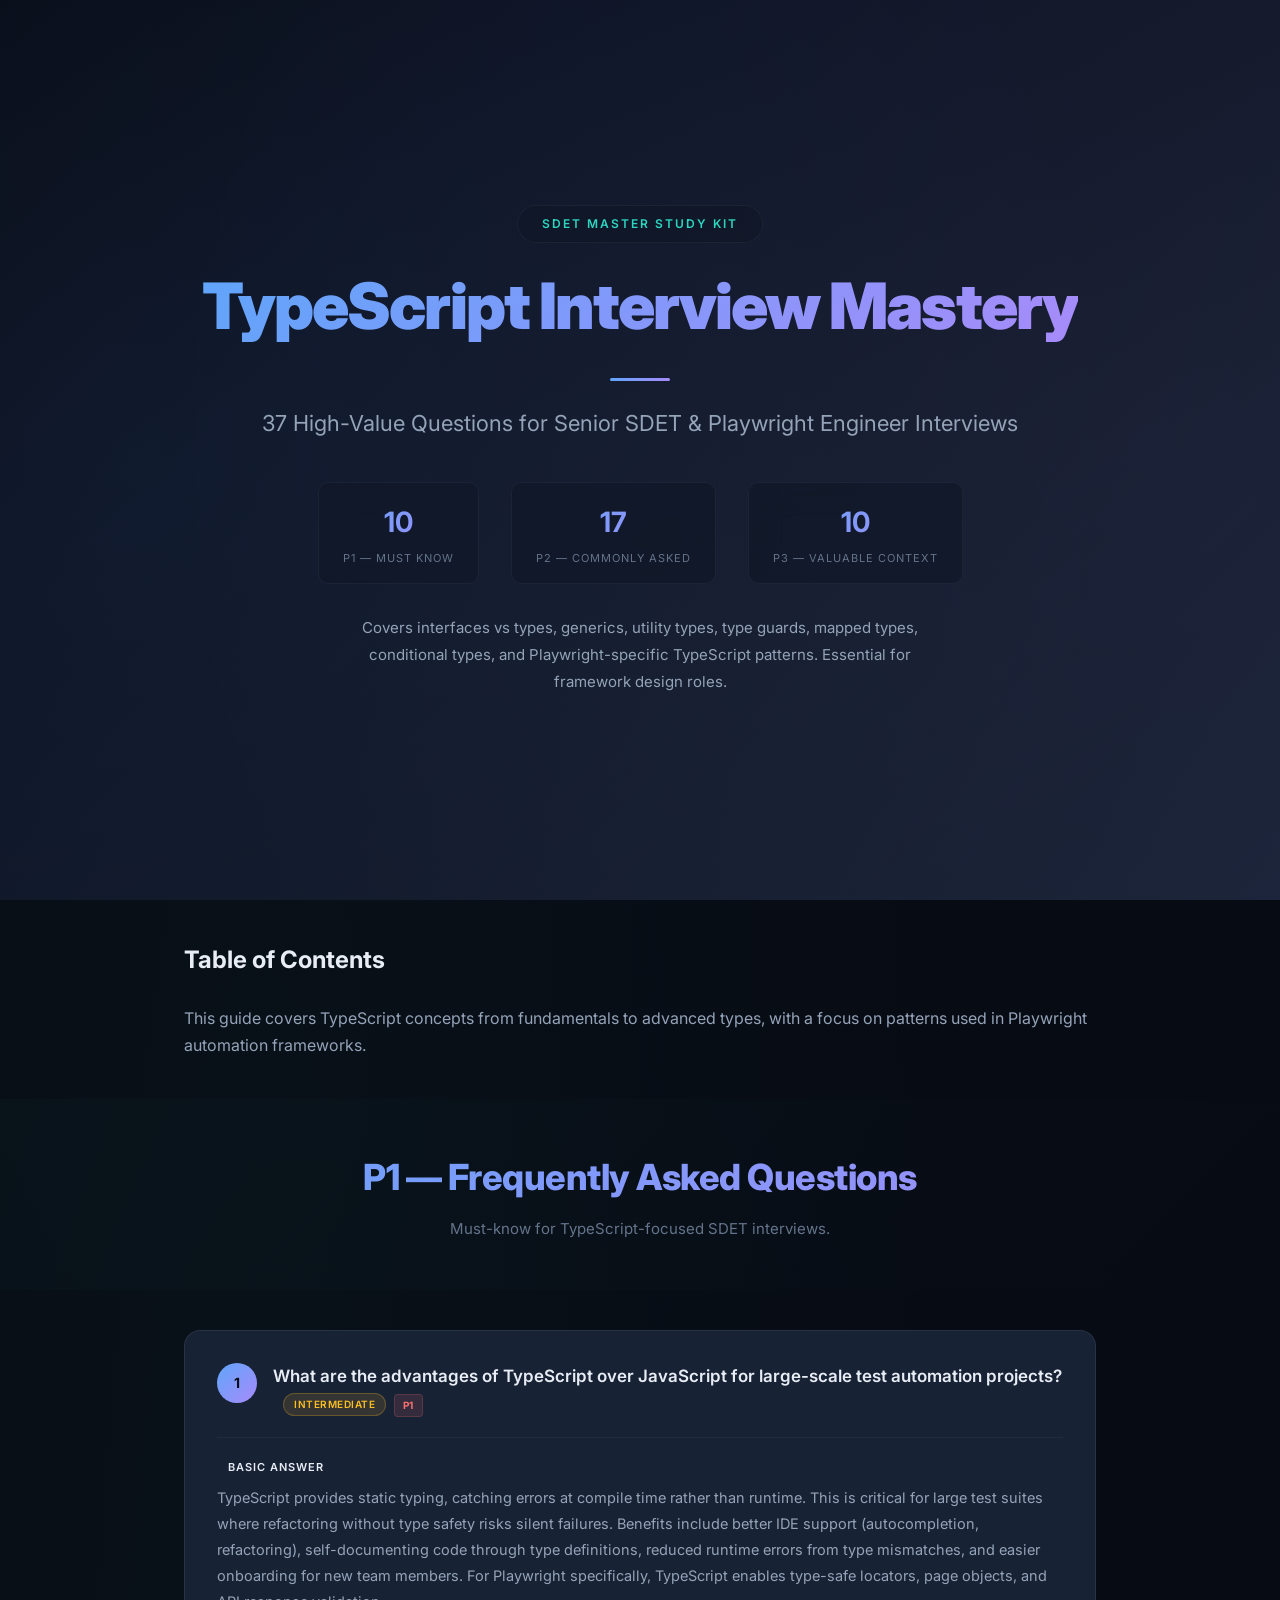
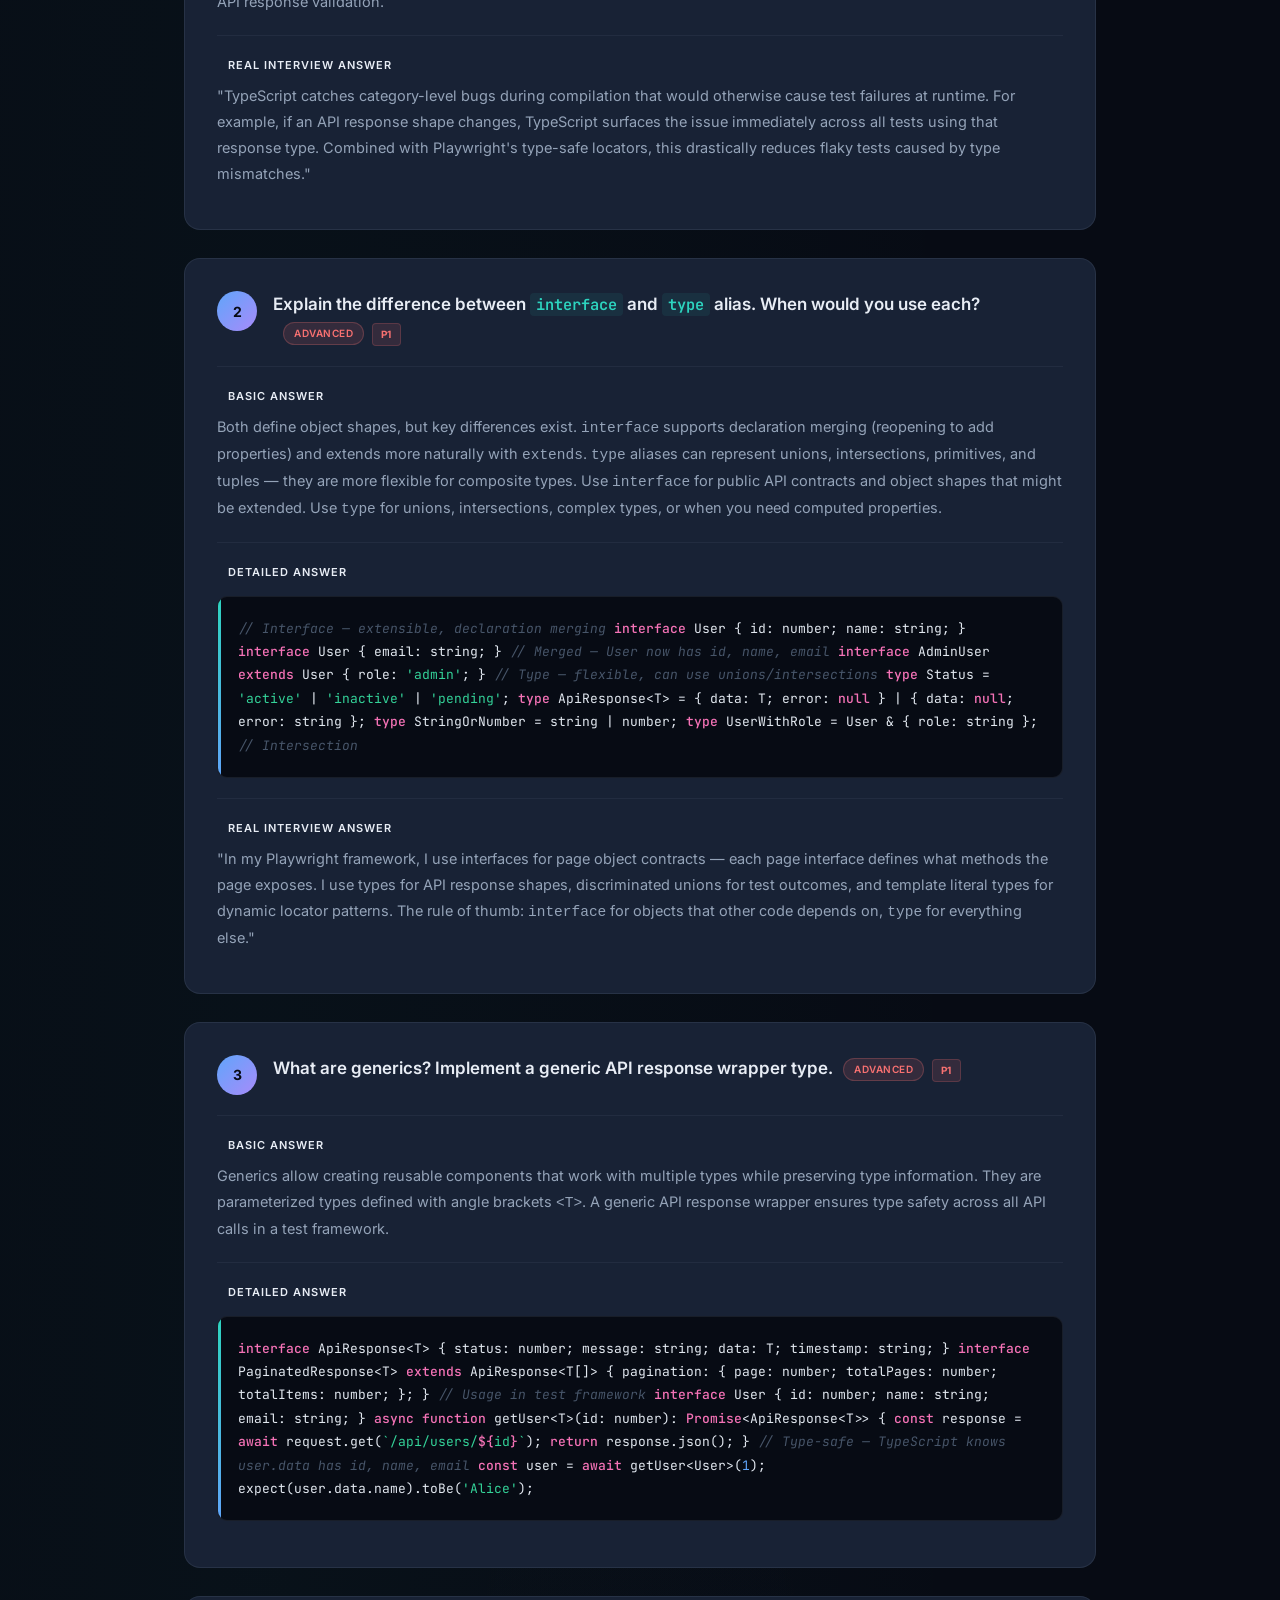
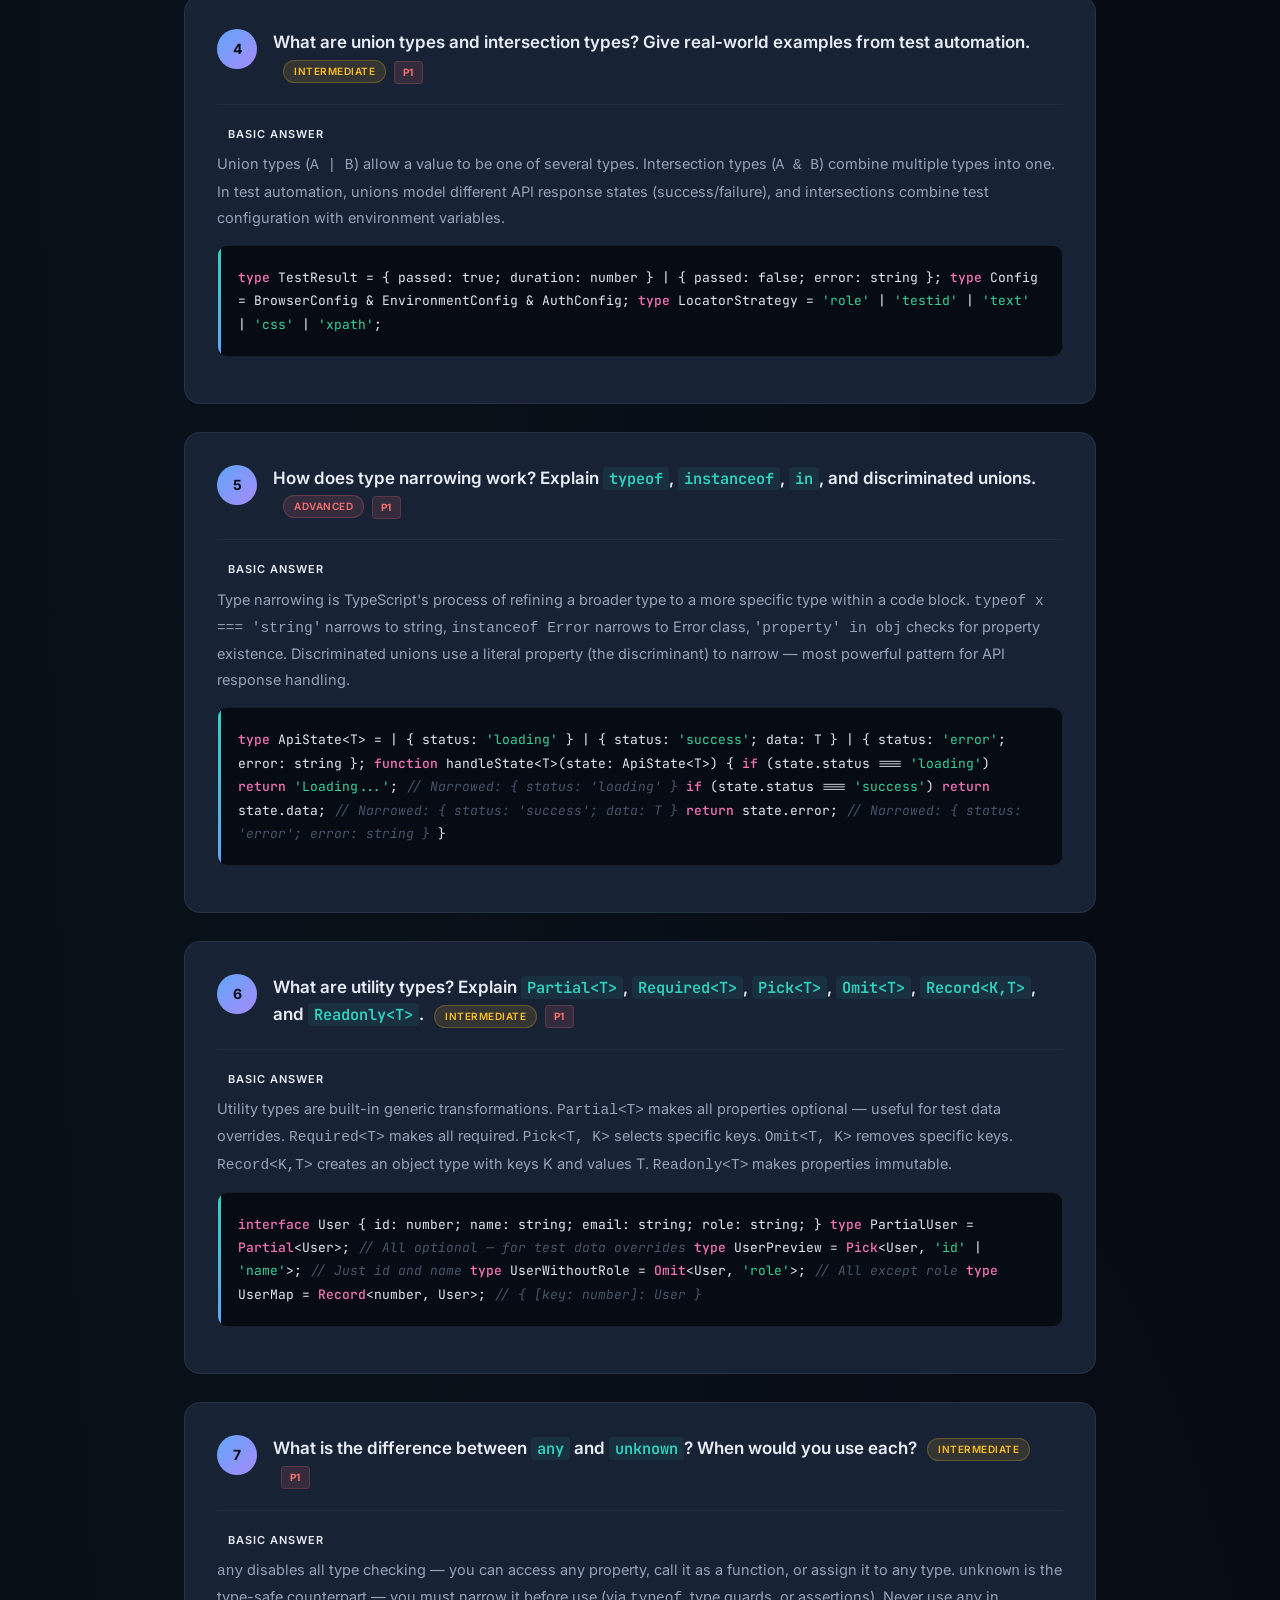
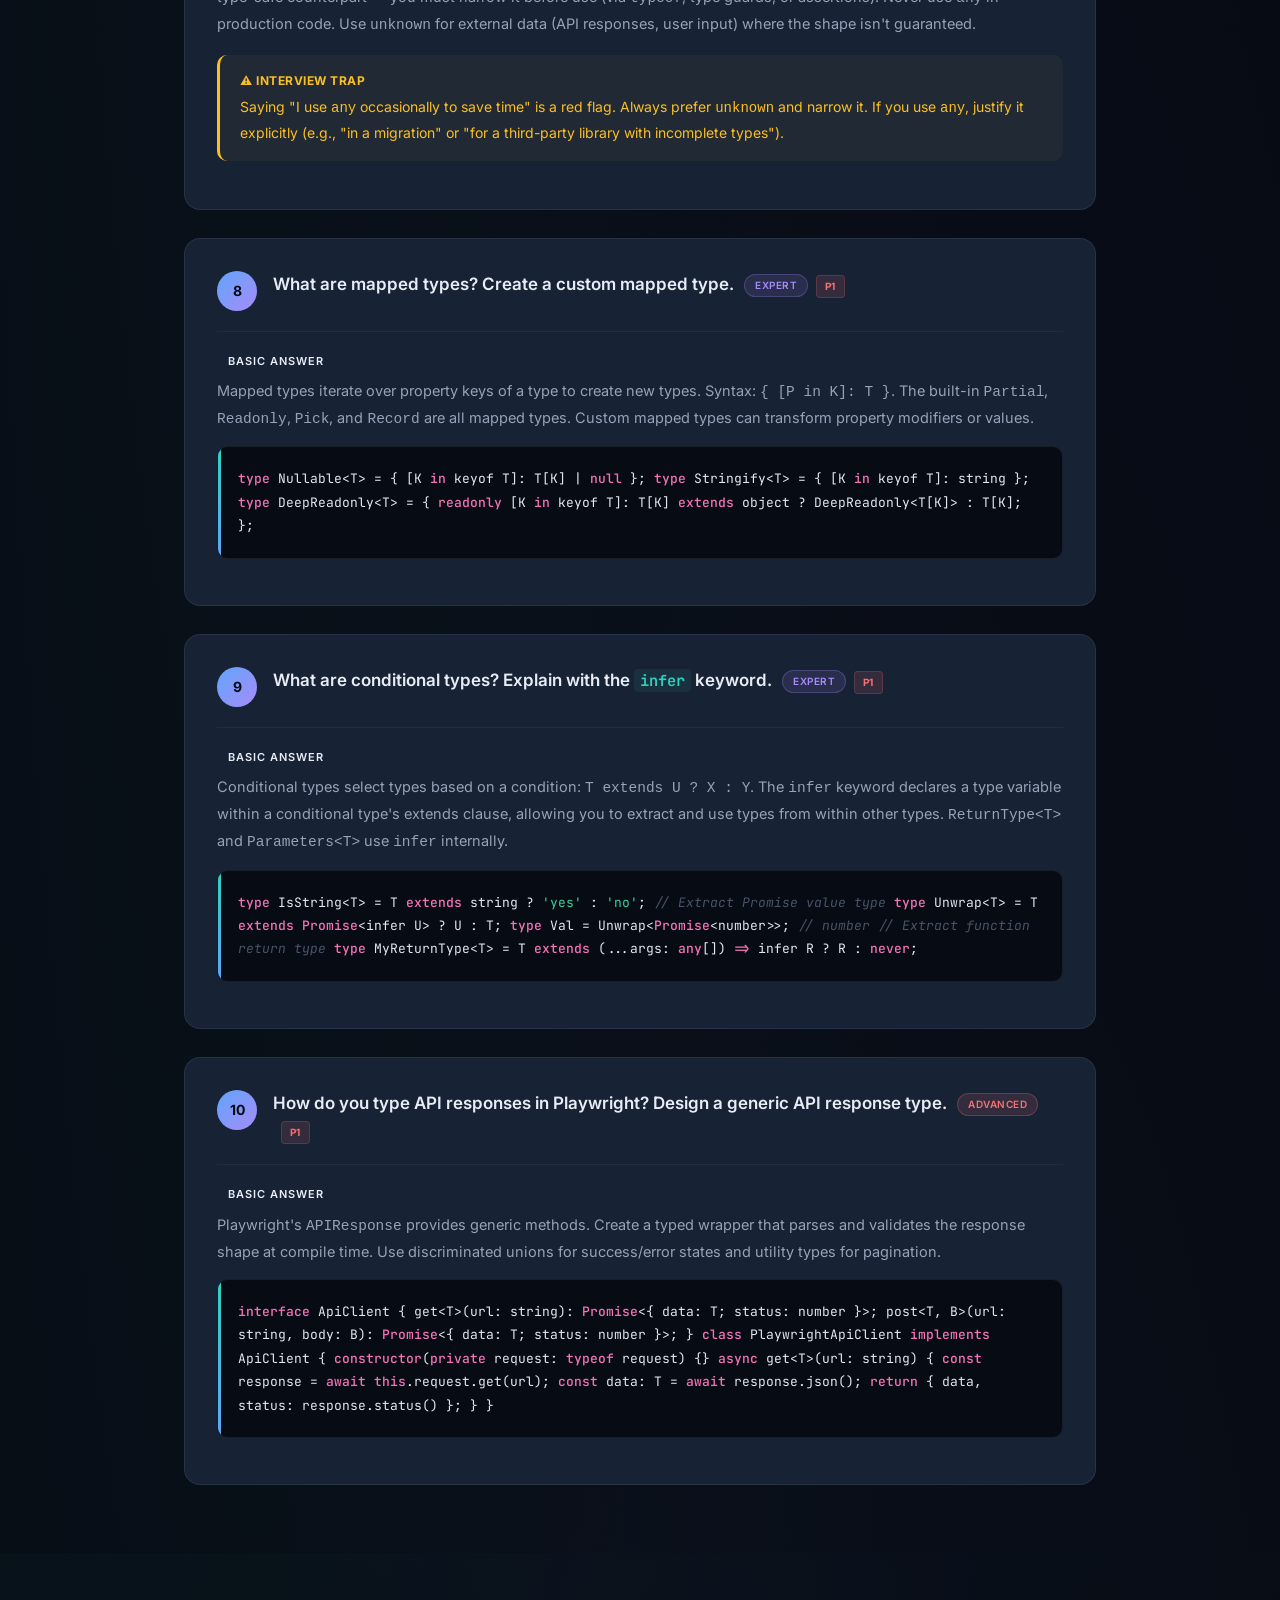
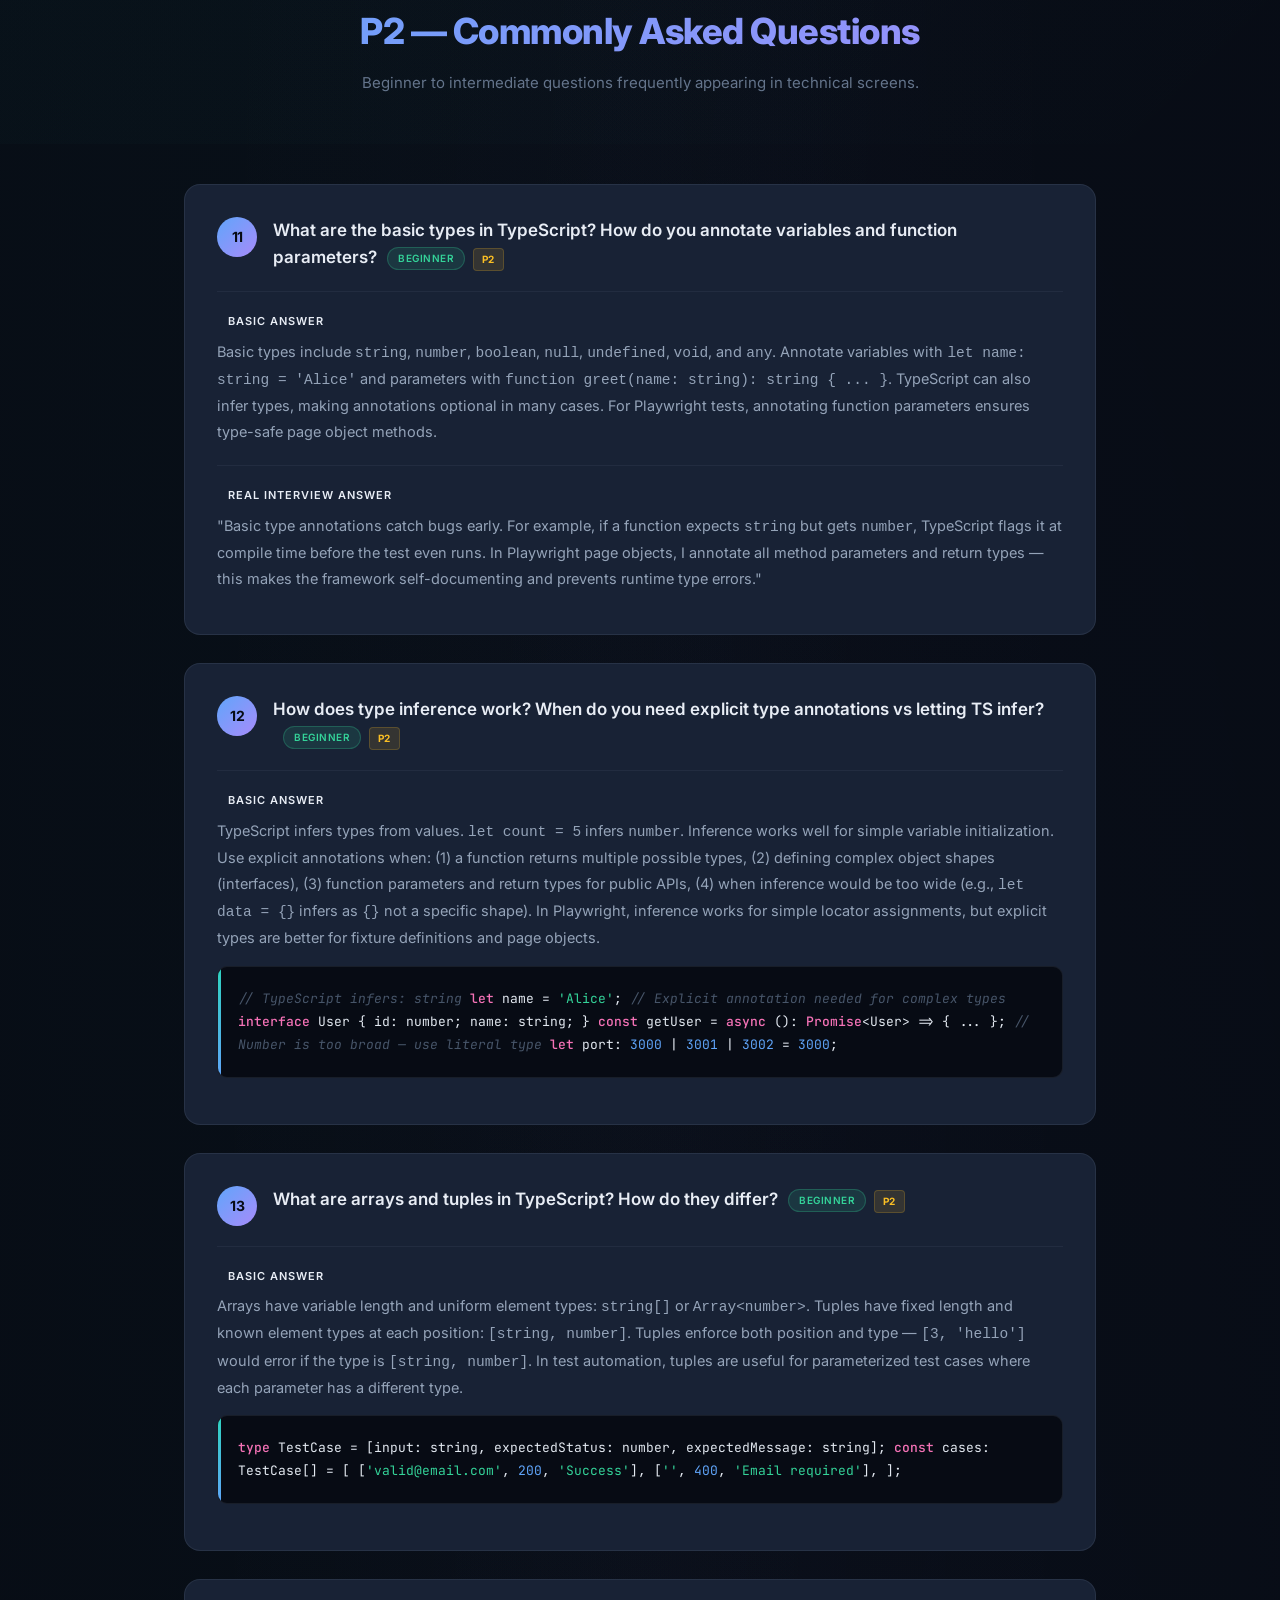
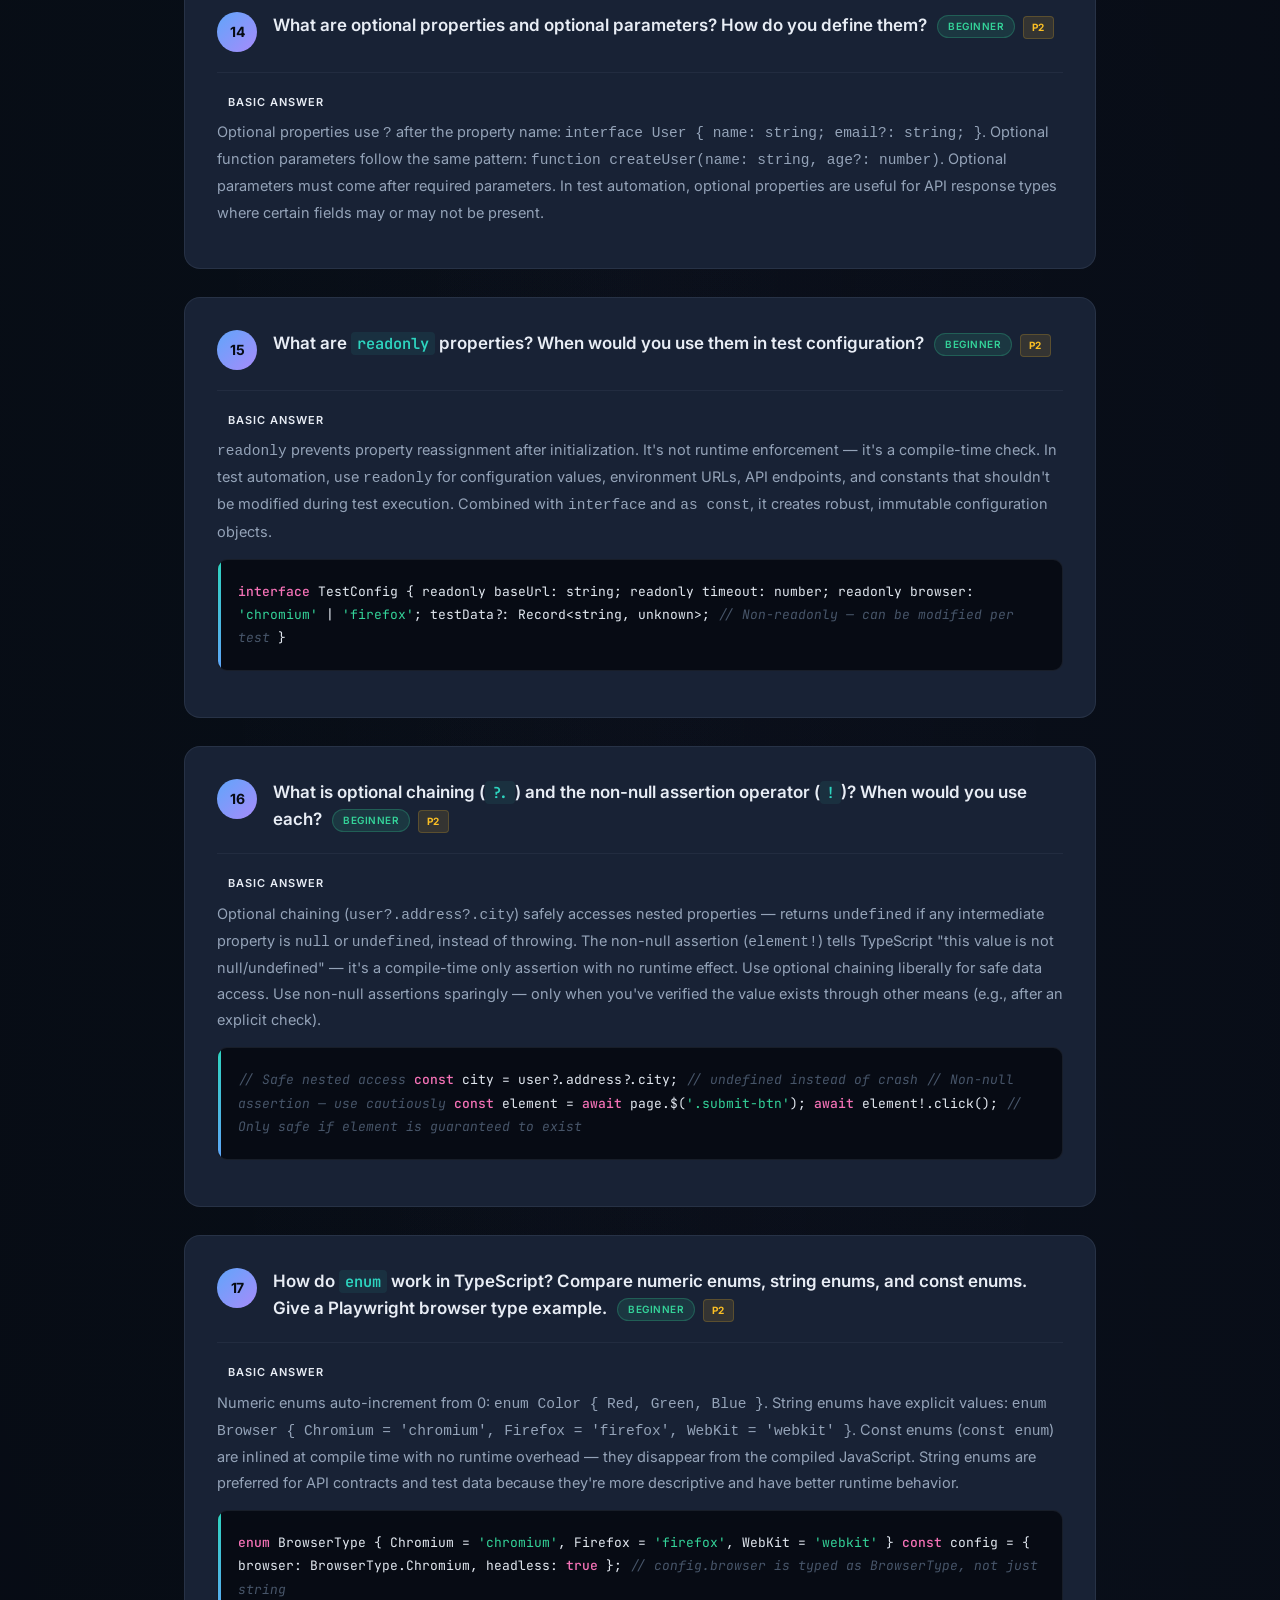
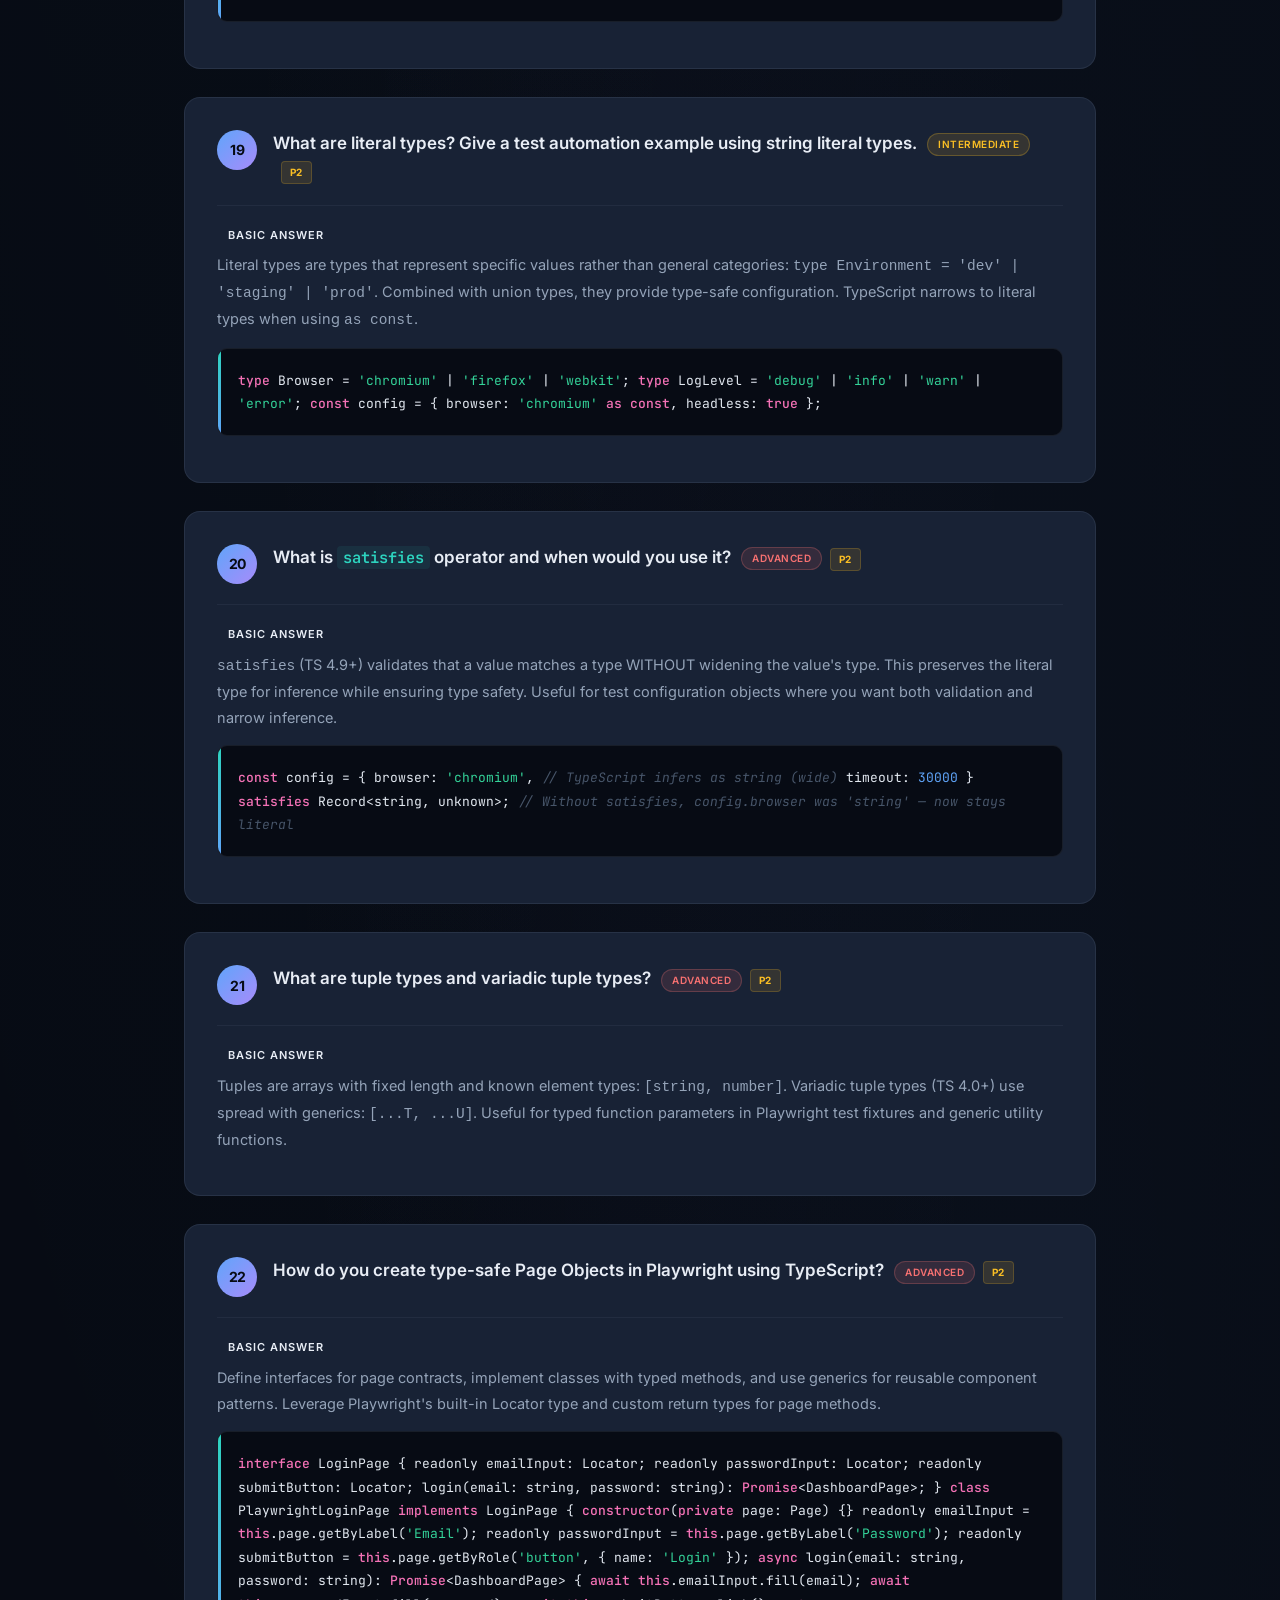
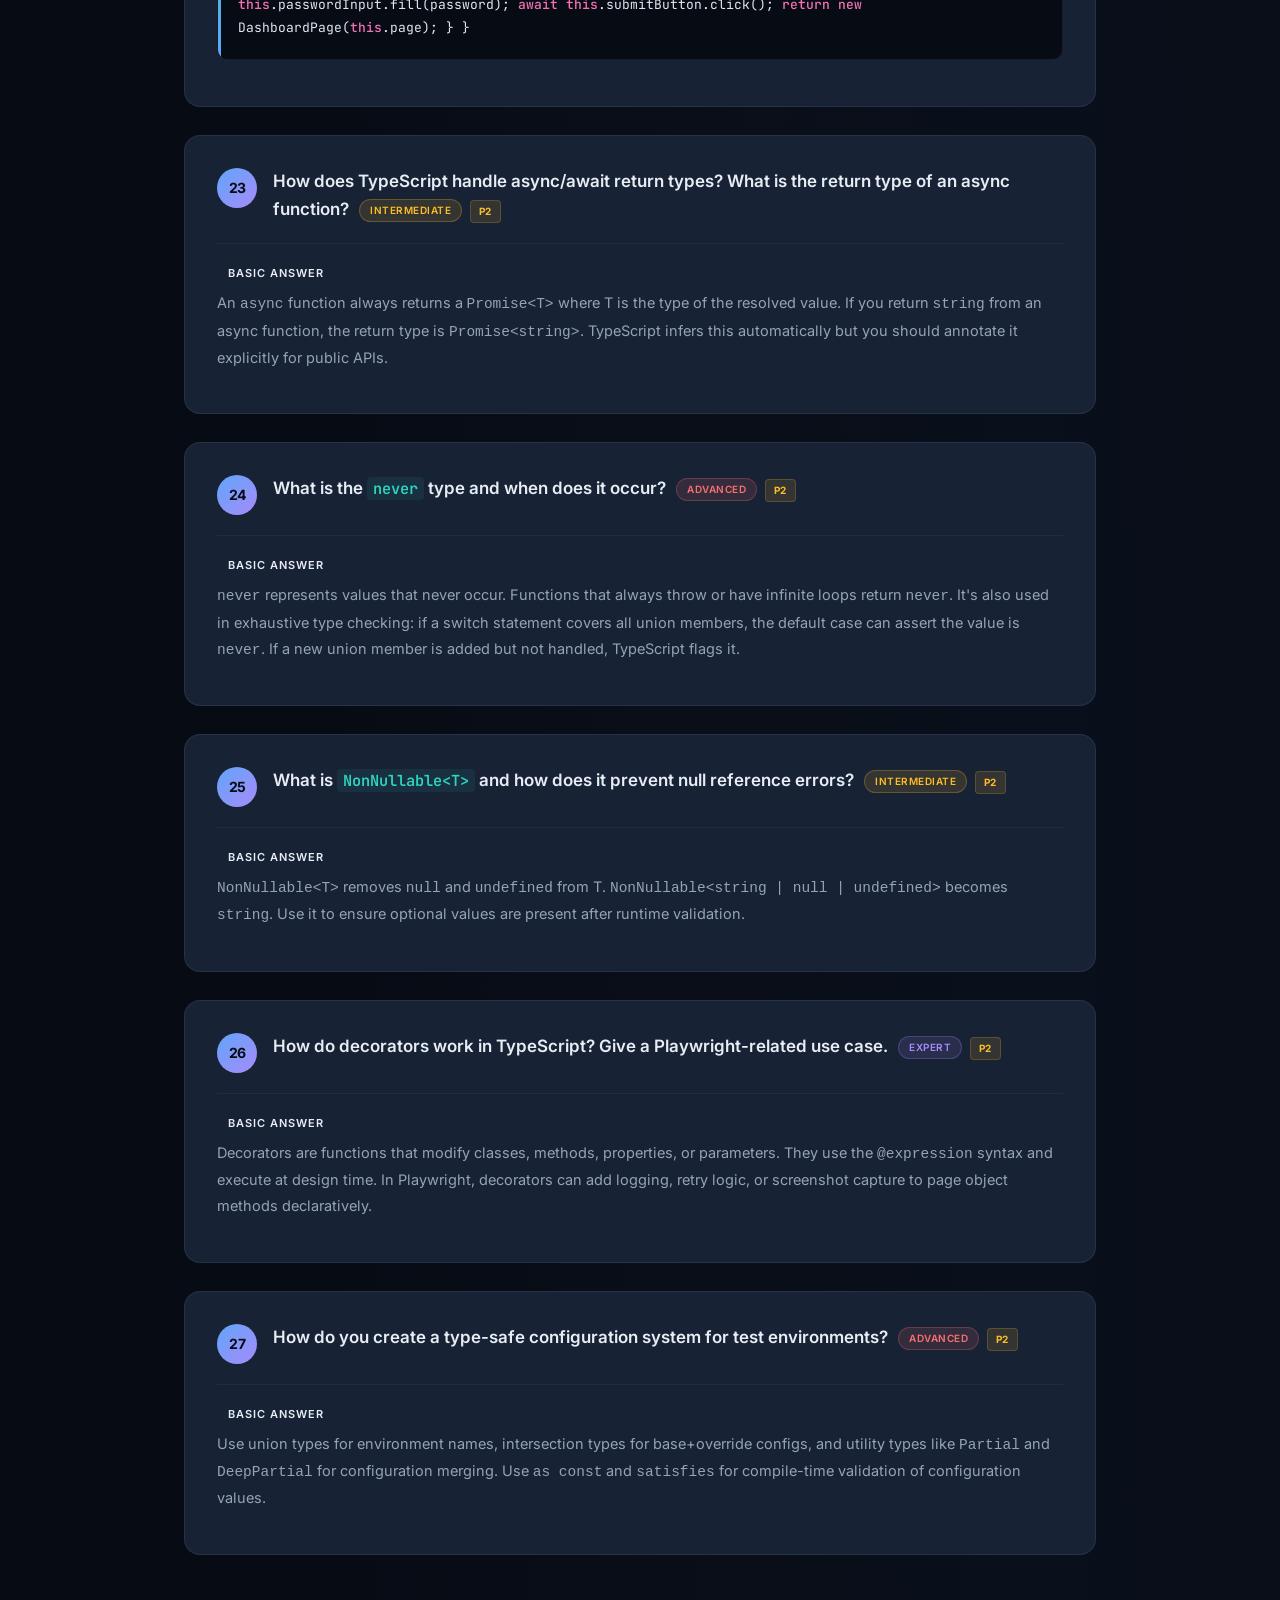
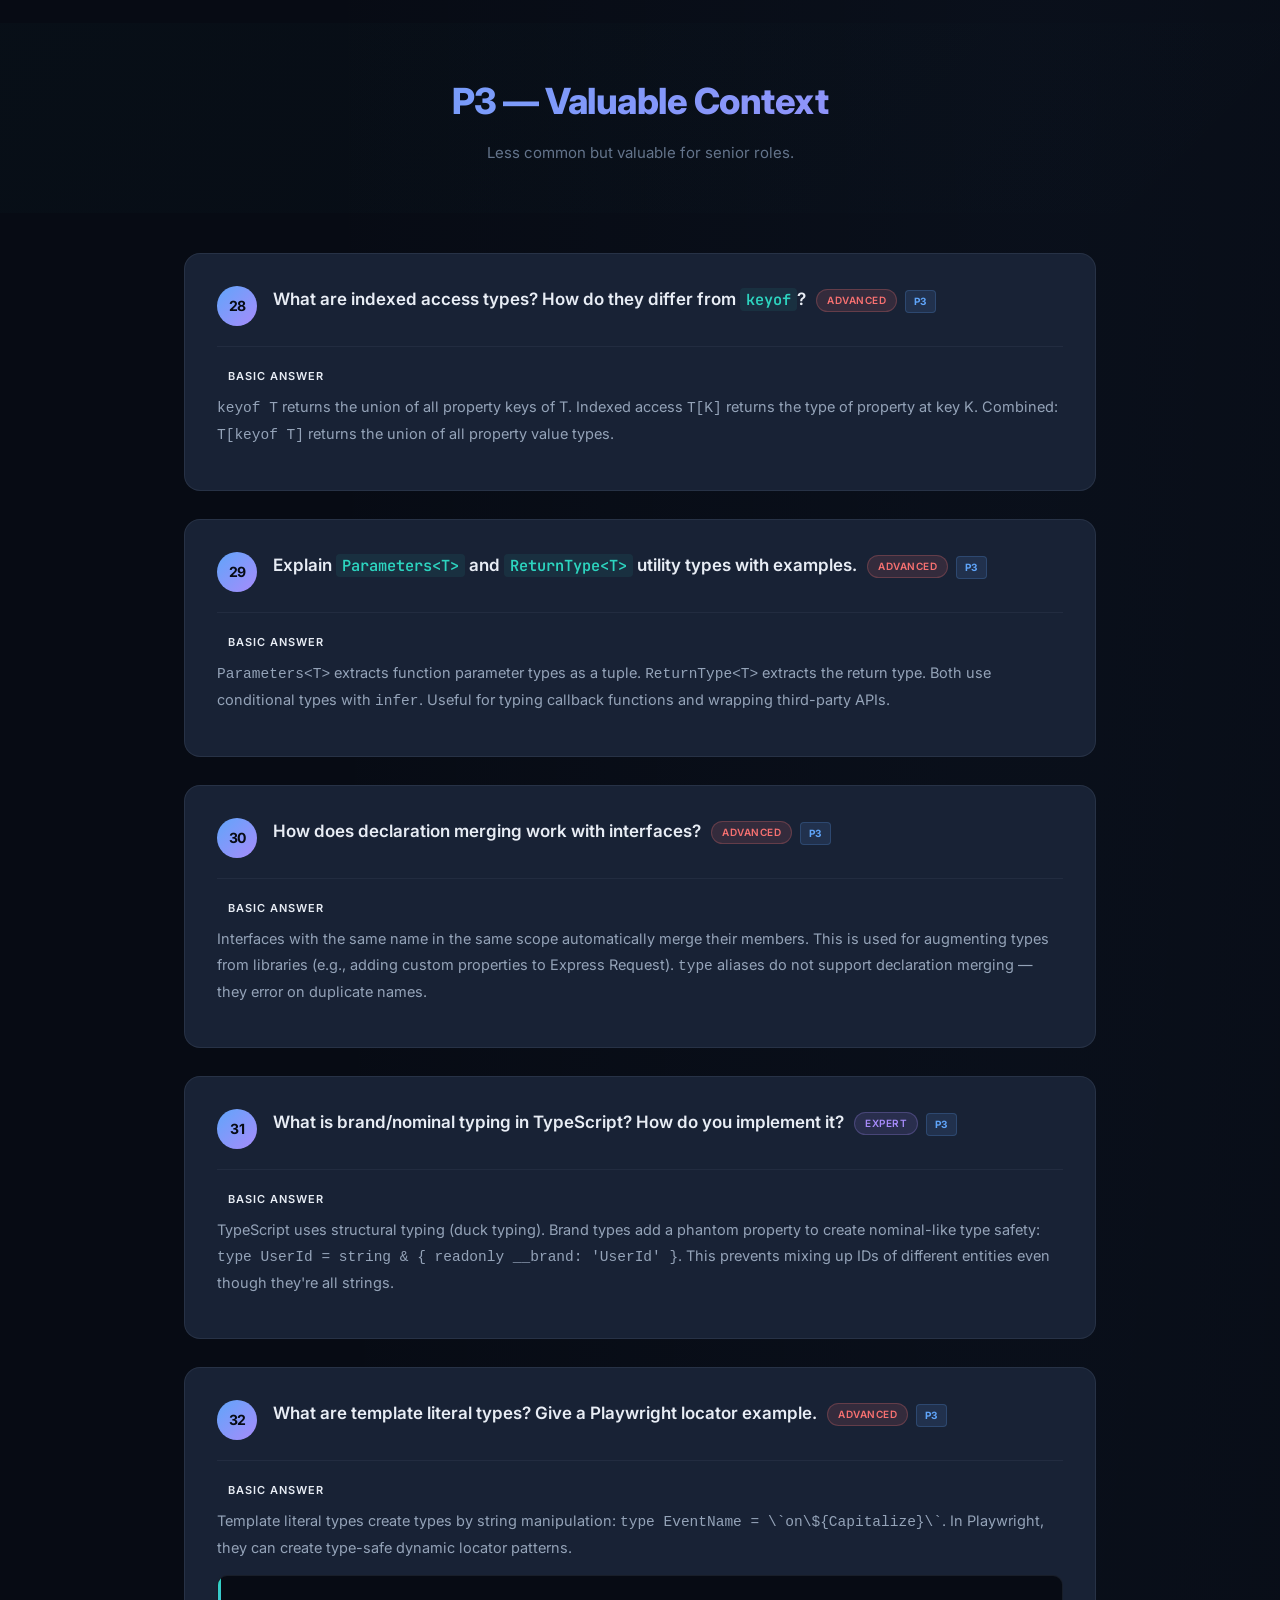
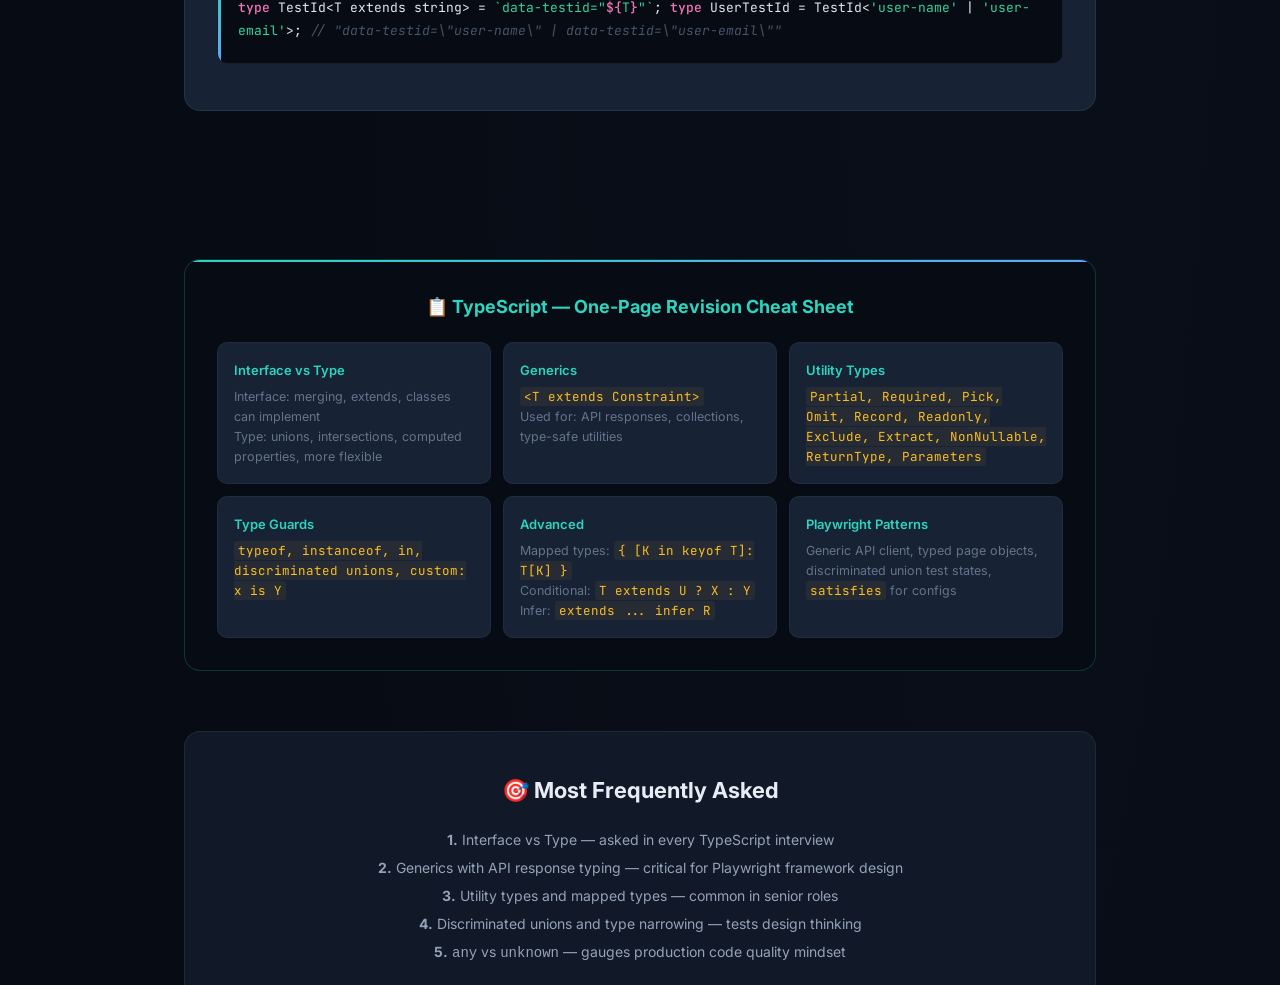
==== SDET-MASTER-STUDY-KIT/02-TypeScript/TypeScript-Interview-Mastery.html @ d8bc0717 "Add files via upload" ====
<!DOCTYPE html>
<html lang="en">
<head>
<meta charset="UTF-8">
<meta name="viewport" content="width=device-width, initial-scale=1.0">
<title>TypeScript Interview Mastery — SDET Study Kit</title>
<link rel="preconnect" href="https://fonts.googleapis.com">
<link rel="preconnect" href="https://fonts.gstatic.com" crossorigin>
<link href="https://fonts.googleapis.com/css2?family=Inter:wght@300;400;500;600;700;800;900&family=JetBrains+Mono:wght@400;500;600;700&display=swap" rel="stylesheet">
<link rel="stylesheet" href="../assets/css/nebula.css">
<style>
  /* TypeScript-specific overrides */
  .cover-page::before {
    background:
      radial-gradient(circle at 30% 50%, rgba(96, 165, 250, 0.06) 0%, transparent 50%),
      radial-gradient(circle at 70% 50%, rgba(167, 139, 250, 0.05) 0%, transparent 50%);
  }
  .cover-title { background: var(--gradient-cool); -webkit-background-clip: text; -webkit-text-fill-color: transparent; background-clip: text; }
  .cover-divider { background: var(--gradient-cool); }
  .cover-meta-item .number { background: var(--gradient-cool); -webkit-background-clip: text; -webkit-text-fill-color: transparent; background-clip: text; }
  .section-divider h2 { background: var(--gradient-cool); -webkit-background-clip: text; -webkit-text-fill-color: transparent; background-clip: text; }
  .q-number { background: var(--gradient-cool); }
  .q-section-title.basic::before { background: var(--gradient-cool); }
</style>
</head>
<body>

<div class="cover-page">
  <div class="cover-badge">SDET Master Study Kit</div>
  <h1 class="cover-title">TypeScript Interview Mastery</h1>
  <div class="cover-divider"></div>
  <p class="cover-subtitle">37 High-Value Questions for Senior SDET &amp; Playwright Engineer Interviews</p>
  <div class="cover-meta">
    <div class="cover-meta-item"><span class="number">10</span><span class="label">P1 — Must Know</span></div>
    <div class="cover-meta-item"><span class="number">17</span><span class="label">P2 — Commonly Asked</span></div>
    <div class="cover-meta-item"><span class="number">10</span><span class="label">P3 — Valuable Context</span></div>
  </div>
  <p class="cover-description" style="margin-top: 30px; max-width: 600px; color: var(--text-secondary); position: relative; z-index: 1;">
    Covers interfaces vs types, generics, utility types, type guards, mapped types, conditional types,
    and Playwright-specific TypeScript patterns. Essential for framework design roles.
  </p>
</div>

<div class="container">
  <h2 style="font-size: 24px; margin-bottom: 24px; color: var(--accent-green);">Table of Contents</h2>
  <p style="color: var(--text-secondary);">This guide covers TypeScript concepts from fundamentals to advanced types, with a focus on patterns used in Playwright automation frameworks.</p>
</div>

<!-- P1 Section -->
<div class="section-divider"><h2>P1 — Frequently Asked Questions</h2><p>Must-know for TypeScript-focused SDET interviews.</p></div>
<div class="container">

<div class="question-card">
  <div class="q-header"><span class="q-number">1</span><div><span class="q-text">What are the advantages of TypeScript over JavaScript for large-scale test automation projects?</span><span class="q-badge badge-intermediate">Intermediate</span><span class="priority-p1">P1</span></div></div>
  <div class="q-section"><div class="q-section-title">Basic Answer</div><p>TypeScript provides static typing, catching errors at compile time rather than runtime. This is critical for large test suites where refactoring without type safety risks silent failures. Benefits include better IDE support (autocompletion, refactoring), self-documenting code through type definitions, reduced runtime errors from type mismatches, and easier onboarding for new team members. For Playwright specifically, TypeScript enables type-safe locators, page objects, and API response validation.</p></div>
  <div class="q-section"><div class="q-section-title orange">Real Interview Answer</div><p>"TypeScript catches category-level bugs during compilation that would otherwise cause test failures at runtime. For example, if an API response shape changes, TypeScript surfaces the issue immediately across all tests using that response type. Combined with Playwright's type-safe locators, this drastically reduces flaky tests caused by type mismatches."</p></div>
</div>

<div class="question-card">
  <div class="q-header"><span class="q-number">2</span><div><span class="q-text">Explain the difference between <code>interface</code> and <code>type</code> alias. When would you use each?</span><span class="q-badge badge-advanced">Advanced</span><span class="priority-p1">P1</span></div></div>
  <div class="q-section"><div class="q-section-title">Basic Answer</div><p>Both define object shapes, but key differences exist. <code>interface</code> supports declaration merging (reopening to add properties) and extends more naturally with <code>extends</code>. <code>type</code> aliases can represent unions, intersections, primitives, and tuples — they are more flexible for composite types. Use <code>interface</code> for public API contracts and object shapes that might be extended. Use <code>type</code> for unions, intersections, complex types, or when you need computed properties.</p></div>
  <div class="q-section"><div class="q-section-title green">Detailed Answer</div><div class="code-block">
<span class="comment">// Interface — extensible, declaration merging</span>
<span class="keyword">interface</span> User { id: number; name: string; }
<span class="keyword">interface</span> User { email: string; } <span class="comment">// Merged — User now has id, name, email</span>

<span class="keyword">interface</span> AdminUser <span class="keyword">extends</span> User { role: <span class="string">'admin'</span>; }

<span class="comment">// Type — flexible, can use unions/intersections</span>
<span class="keyword">type</span> Status = <span class="string">'active'</span> | <span class="string">'inactive'</span> | <span class="string">'pending'</span>;
<span class="keyword">type</span> ApiResponse&lt;T&gt; = { data: T; error: <span class="keyword">null</span> } | { data: <span class="keyword">null</span>; error: string };
<span class="keyword">type</span> StringOrNumber = string | number;
<span class="keyword">type</span> UserWithRole = User & { role: string }; <span class="comment">// Intersection</span>
      </div></div>
  <div class="q-section"><div class="q-section-title orange">Real Interview Answer</div><p>"In my Playwright framework, I use interfaces for page object contracts — each page interface defines what methods the page exposes. I use types for API response shapes, discriminated unions for test outcomes, and template literal types for dynamic locator patterns. The rule of thumb: <code>interface</code> for objects that other code depends on, <code>type</code> for everything else."</p></div>
</div>

<div class="question-card">
  <div class="q-header"><span class="q-number">3</span><div><span class="q-text">What are generics? Implement a generic API response wrapper type.</span><span class="q-badge badge-advanced">Advanced</span><span class="priority-p1">P1</span></div></div>
  <div class="q-section"><div class="q-section-title">Basic Answer</div><p>Generics allow creating reusable components that work with multiple types while preserving type information. They are parameterized types defined with angle brackets <code>&lt;T&gt;</code>. A generic API response wrapper ensures type safety across all API calls in a test framework.</p></div>
  <div class="q-section"><div class="q-section-title green">Detailed Answer</div><div class="code-block">
<span class="keyword">interface</span> ApiResponse&lt;T&gt; {
  status: number;
  message: string;
  data: T;
  timestamp: string;
}

<span class="keyword">interface</span> PaginatedResponse&lt;T&gt; <span class="keyword">extends</span> ApiResponse&lt;T[]&gt; {
  pagination: { page: number; totalPages: number; totalItems: number; };
}

<span class="comment">// Usage in test framework</span>
<span class="keyword">interface</span> User { id: number; name: string; email: string; }

<span class="keyword">async function</span> getUser&lt;T&gt;(id: number): <span class="keyword">Promise</span>&lt;ApiResponse&lt;T&gt;&gt; {
  <span class="keyword">const</span> response = <span class="keyword">await</span> request.get(<span class="string">`/api/users/<span class="keyword">${</span>id<span class="keyword">}</span>`</span>);
  <span class="keyword">return</span> response.json();
}

<span class="comment">// Type-safe — TypeScript knows user.data has id, name, email</span>
<span class="keyword">const</span> user = <span class="keyword">await</span> getUser&lt;User&gt;(<span class="number">1</span>);
expect(user.data.name).toBe(<span class="string">'Alice'</span>);
      </div></div>
</div>

<div class="question-card">
  <div class="q-header"><span class="q-number">4</span><div><span class="q-text">What are union types and intersection types? Give real-world examples from test automation.</span><span class="q-badge badge-intermediate">Intermediate</span><span class="priority-p1">P1</span></div></div>
  <div class="q-section"><div class="q-section-title">Basic Answer</div><p>Union types (<code>A | B</code>) allow a value to be one of several types. Intersection types (<code>A & B</code>) combine multiple types into one. In test automation, unions model different API response states (success/failure), and intersections combine test configuration with environment variables.</p></div>
  <div class="code-block">
<span class="keyword">type</span> TestResult = { passed: true; duration: number } | { passed: false; error: string };
<span class="keyword">type</span> Config = BrowserConfig & EnvironmentConfig & AuthConfig;
<span class="keyword">type</span> LocatorStrategy = <span class="string">'role'</span> | <span class="string">'testid'</span> | <span class="string">'text'</span> | <span class="string">'css'</span> | <span class="string">'xpath'</span>;
      </div>
</div>

<div class="question-card">
  <div class="q-header"><span class="q-number">5</span><div><span class="q-text">How does type narrowing work? Explain <code>typeof</code>, <code>instanceof</code>, <code>in</code>, and discriminated unions.</span><span class="q-badge badge-advanced">Advanced</span><span class="priority-p1">P1</span></div></div>
  <div class="q-section"><div class="q-section-title">Basic Answer</div><p>Type narrowing is TypeScript's process of refining a broader type to a more specific type within a code block. <code>typeof x === 'string'</code> narrows to string, <code>instanceof Error</code> narrows to Error class, <code>'property' in obj</code> checks for property existence. Discriminated unions use a literal property (the discriminant) to narrow — most powerful pattern for API response handling.</p></div>
  <div class="code-block">
<span class="keyword">type</span> ApiState&lt;T&gt; =
  | { status: <span class="string">'loading'</span> }
  | { status: <span class="string">'success'</span>; data: T }
  | { status: <span class="string">'error'</span>; error: string };

<span class="keyword">function</span> handleState&lt;T&gt;(state: ApiState&lt;T&gt;) {
  <span class="keyword">if</span> (state.status === <span class="string">'loading'</span>) <span class="keyword">return</span> <span class="string">'Loading...'</span>;   <span class="comment">// Narrowed: { status: 'loading' }</span>
  <span class="keyword">if</span> (state.status === <span class="string">'success'</span>) <span class="keyword">return</span> state.data;      <span class="comment">// Narrowed: { status: 'success'; data: T }</span>
  <span class="keyword">return</span> state.error;  <span class="comment">// Narrowed: { status: 'error'; error: string }</span>
}
      </div>
</div>

<div class="question-card">
  <div class="q-header"><span class="q-number">6</span><div><span class="q-text">What are utility types? Explain <code>Partial&lt;T&gt;</code>, <code>Required&lt;T&gt;</code>, <code>Pick&lt;T&gt;</code>, <code>Omit&lt;T&gt;</code>, <code>Record&lt;K,T&gt;</code>, and <code>Readonly&lt;T&gt;</code>.</span><span class="q-badge badge-intermediate">Intermediate</span><span class="priority-p1">P1</span></div></div>
  <div class="q-section"><div class="q-section-title">Basic Answer</div><p>Utility types are built-in generic transformations. <code>Partial&lt;T&gt;</code> makes all properties optional — useful for test data overrides. <code>Required&lt;T&gt;</code> makes all required. <code>Pick&lt;T, K&gt;</code> selects specific keys. <code>Omit&lt;T, K&gt;</code> removes specific keys. <code>Record&lt;K,T&gt;</code> creates an object type with keys K and values T. <code>Readonly&lt;T&gt;</code> makes properties immutable.</p></div>
  <div class="code-block">
<span class="keyword">interface</span> User { id: number; name: string; email: string; role: string; }

<span class="keyword">type</span> PartialUser = <span class="keyword">Partial</span>&lt;User&gt;;         <span class="comment">// All optional — for test data overrides</span>
<span class="keyword">type</span> UserPreview = <span class="keyword">Pick</span>&lt;User, <span class="string">'id'</span> | <span class="string">'name'</span>&gt;; <span class="comment">// Just id and name</span>
<span class="keyword">type</span> UserWithoutRole = <span class="keyword">Omit</span>&lt;User, <span class="string">'role'</span>&gt;;   <span class="comment">// All except role</span>
<span class="keyword">type</span> UserMap = <span class="keyword">Record</span>&lt;number, User&gt;;        <span class="comment">// { [key: number]: User }</span>
      </div>
</div>

<div class="question-card">
  <div class="q-header"><span class="q-number">7</span><div><span class="q-text">What is the difference between <code>any</code> and <code>unknown</code>? When would you use each?</span><span class="q-badge badge-intermediate">Intermediate</span><span class="priority-p1">P1</span></div></div>
  <div class="q-section"><div class="q-section-title">Basic Answer</div><p><code>any</code> disables all type checking — you can access any property, call it as a function, or assign it to any type. <code>unknown</code> is the type-safe counterpart — you must narrow it before use (via <code>typeof</code>, type guards, or assertions). Never use <code>any</code> in production code. Use <code>unknown</code> for external data (API responses, user input) where the shape isn't guaranteed.</p></div>
  <div class="callout callout-warning"><strong>⚠️ Interview Trap</strong> Saying "I use <code>any</code> occasionally to save time" is a red flag. Always prefer <code>unknown</code> and narrow it. If you use <code>any</code>, justify it explicitly (e.g., "in a migration" or "for a third-party library with incomplete types").</div>
</div>

<div class="question-card">
  <div class="q-header"><span class="q-number">8</span><div><span class="q-text">What are mapped types? Create a custom mapped type.</span><span class="q-badge badge-expert">Expert</span><span class="priority-p1">P1</span></div></div>
  <div class="q-section"><div class="q-section-title">Basic Answer</div><p>Mapped types iterate over property keys of a type to create new types. Syntax: <code>{ [P in K]: T }</code>. The built-in <code>Partial</code>, <code>Readonly</code>, <code>Pick</code>, and <code>Record</code> are all mapped types. Custom mapped types can transform property modifiers or values.</p></div>
  <div class="code-block">
<span class="keyword">type</span> Nullable&lt;T&gt; = { [K <span class="keyword">in</span> keyof T]: T[K] | <span class="keyword">null</span> };
<span class="keyword">type</span> Stringify&lt;T&gt; = { [K <span class="keyword">in</span> keyof T]: string };

<span class="keyword">type</span> DeepReadonly&lt;T&gt; = {
  <span class="keyword">readonly</span> [K <span class="keyword">in</span> keyof T]: T[K] <span class="keyword">extends</span> object ? DeepReadonly&lt;T[K]&gt; : T[K];
};
      </div>
</div>

<div class="question-card">
  <div class="q-header"><span class="q-number">9</span><div><span class="q-text">What are conditional types? Explain with the <code>infer</code> keyword.</span><span class="q-badge badge-expert">Expert</span><span class="priority-p1">P1</span></div></div>
  <div class="q-section"><div class="q-section-title">Basic Answer</div><p>Conditional types select types based on a condition: <code>T extends U ? X : Y</code>. The <code>infer</code> keyword declares a type variable within a conditional type's extends clause, allowing you to extract and use types from within other types. <code>ReturnType&lt;T&gt;</code> and <code>Parameters&lt;T&gt;</code> use <code>infer</code> internally.</p></div>
  <div class="code-block">
<span class="keyword">type</span> IsString&lt;T&gt; = T <span class="keyword">extends</span> string ? <span class="string">'yes'</span> : <span class="string">'no'</span>;

<span class="comment">// Extract Promise value type</span>
<span class="keyword">type</span> Unwrap&lt;T&gt; = T <span class="keyword">extends</span> <span class="keyword">Promise</span>&lt;infer U&gt; ? U : T;
<span class="keyword">type</span> Val = Unwrap&lt;<span class="keyword">Promise</span>&lt;number&gt;&gt;; <span class="comment">// number</span>

<span class="comment">// Extract function return type</span>
<span class="keyword">type</span> MyReturnType&lt;T&gt; = T <span class="keyword">extends</span> (...args: <span class="keyword">any</span>[]) <span class="keyword">=></span> infer R ? R : <span class="keyword">never</span>;
      </div>
</div>

<div class="question-card">
  <div class="q-header"><span class="q-number">10</span><div><span class="q-text">How do you type API responses in Playwright? Design a generic API response type.</span><span class="q-badge badge-advanced">Advanced</span><span class="priority-p1">P1</span></div></div>
  <div class="q-section"><div class="q-section-title">Basic Answer</div><p>Playwright's <code>APIResponse</code> provides generic methods. Create a typed wrapper that parses and validates the response shape at compile time. Use discriminated unions for success/error states and utility types for pagination.</p></div>
  <div class="code-block">
<span class="keyword">interface</span> ApiClient {
  get&lt;T&gt;(url: string): <span class="keyword">Promise</span>&lt;{ data: T; status: number }&gt;;
  post&lt;T, B&gt;(url: string, body: B): <span class="keyword">Promise</span>&lt;{ data: T; status: number }&gt;;
}

<span class="keyword">class</span> PlaywrightApiClient <span class="keyword">implements</span> ApiClient {
  <span class="keyword">constructor</span>(<span class="keyword">private</span> request: <span class="keyword">typeof</span> request) {}

  <span class="keyword">async</span> get&lt;T&gt;(url: string) {
    <span class="keyword">const</span> response = <span class="keyword">await</span> <span class="keyword">this</span>.request.get(url);
    <span class="keyword">const</span> data: T = <span class="keyword">await</span> response.json();
    <span class="keyword">return</span> { data, status: response.status() };
  }
}
      </div>
</div>

</div>

<!-- P2 Section -->
<div class="section-divider"><h2>P2 — Commonly Asked Questions</h2><p>Beginner to intermediate questions frequently appearing in technical screens.</p></div>
<div class="container">

<!-- Q11 -- NEW BEGINNER -->
<div class="question-card">
  <div class="q-header"><span class="q-number">11</span><div><span class="q-text">What are the basic types in TypeScript? How do you annotate variables and function parameters?</span><span class="q-badge badge-beginner">Beginner</span><span class="priority-p2">P2</span></div></div>
  <div class="q-section"><div class="q-section-title">Basic Answer</div><p>Basic types include <code>string</code>, <code>number</code>, <code>boolean</code>, <code>null</code>, <code>undefined</code>, <code>void</code>, and <code>any</code>. Annotate variables with <code>let name: string = 'Alice'</code> and parameters with <code>function greet(name: string): string { ... }</code>. TypeScript can also infer types, making annotations optional in many cases. For Playwright tests, annotating function parameters ensures type-safe page object methods.</p></div>
  <div class="q-section"><div class="q-section-title orange">Real Interview Answer</div><p>"Basic type annotations catch bugs early. For example, if a function expects <code>string</code> but gets <code>number</code>, TypeScript flags it at compile time before the test even runs. In Playwright page objects, I annotate all method parameters and return types — this makes the framework self-documenting and prevents runtime type errors."</p></div>
</div>

<!-- Q12 -- NEW BEGINNER -->
<div class="question-card">
  <div class="q-header"><span class="q-number">12</span><div><span class="q-text">How does type inference work? When do you need explicit type annotations vs letting TS infer?</span><span class="q-badge badge-beginner">Beginner</span><span class="priority-p2">P2</span></div></div>
  <div class="q-section"><div class="q-section-title">Basic Answer</div><p>TypeScript infers types from values. <code>let count = 5</code> infers <code>number</code>. Inference works well for simple variable initialization. Use explicit annotations when: (1) a function returns multiple possible types, (2) defining complex object shapes (interfaces), (3) function parameters and return types for public APIs, (4) when inference would be too wide (e.g., <code>let data = {}</code> infers as <code>{}</code> not a specific shape). In Playwright, inference works for simple locator assignments, but explicit types are better for fixture definitions and page objects.</p></div>
  <div class="code-block">
<span class="comment">// TypeScript infers: string</span>
<span class="keyword">let</span> name = <span class="string">'Alice'</span>;

<span class="comment">// Explicit annotation needed for complex types</span>
<span class="keyword">interface</span> User { id: number; name: string; }
<span class="keyword">const</span> getUser = <span class="keyword">async</span> (): <span class="keyword">Promise</span>&lt;User&gt; => { ... };

<span class="comment">// Number is too broad — use literal type</span>
<span class="keyword">let</span> port: <span class="number">3000</span> | <span class="number">3001</span> | <span class="number">3002</span> = <span class="number">3000</span>;
    </div>
</div>

<!-- Q13 -- NEW BEGINNER -->
<div class="question-card">
  <div class="q-header"><span class="q-number">13</span><div><span class="q-text">What are arrays and tuples in TypeScript? How do they differ?</span><span class="q-badge badge-beginner">Beginner</span><span class="priority-p2">P2</span></div></div>
  <div class="q-section"><div class="q-section-title">Basic Answer</div><p>Arrays have variable length and uniform element types: <code>string[]</code> or <code>Array&lt;number&gt;</code>. Tuples have fixed length and known element types at each position: <code>[string, number]</code>. Tuples enforce both position and type — <code>[3, 'hello']</code> would error if the type is <code>[string, number]</code>. In test automation, tuples are useful for parameterized test cases where each parameter has a different type.</p></div>
  <div class="code-block">
<span class="keyword">type</span> TestCase = [input: string, expectedStatus: number, expectedMessage: string];

<span class="keyword">const</span> cases: TestCase[] = [
  [<span class="string">'valid@email.com'</span>, <span class="number">200</span>, <span class="string">'Success'</span>],
  [<span class="string">''</span>, <span class="number">400</span>, <span class="string">'Email required'</span>],
];
    </div>
</div>

<!-- Q14 -- NEW BEGINNER -->
<div class="question-card">
  <div class="q-header"><span class="q-number">14</span><div><span class="q-text">What are optional properties and optional parameters? How do you define them?</span><span class="q-badge badge-beginner">Beginner</span><span class="priority-p2">P2</span></div></div>
  <div class="q-section"><div class="q-section-title">Basic Answer</div><p>Optional properties use <code>?</code> after the property name: <code>interface User { name: string; email?: string; }</code>. Optional function parameters follow the same pattern: <code>function createUser(name: string, age?: number)</code>. Optional parameters must come after required parameters. In test automation, optional properties are useful for API response types where certain fields may or may not be present.</p></div>
</div>

<!-- Q15 -- NEW BEGINNER -->
<div class="question-card">
  <div class="q-header"><span class="q-number">15</span><div><span class="q-text">What are <code>readonly</code> properties? When would you use them in test configuration?</span><span class="q-badge badge-beginner">Beginner</span><span class="priority-p2">P2</span></div></div>
  <div class="q-section"><div class="q-section-title">Basic Answer</div><p><code>readonly</code> prevents property reassignment after initialization. It's not runtime enforcement — it's a compile-time check. In test automation, use <code>readonly</code> for configuration values, environment URLs, API endpoints, and constants that shouldn't be modified during test execution. Combined with <code>interface</code> and <code>as const</code>, it creates robust, immutable configuration objects.</p></div>
  <div class="code-block">
<span class="keyword">interface</span> TestConfig {
  readonly baseUrl: string;
  readonly timeout: number;
  readonly browser: <span class="string">'chromium'</span> | <span class="string">'firefox'</span>;
  testData?: Record&lt;string, unknown&gt;; <span class="comment">// Non-readonly — can be modified per test</span>
}
    </div>
</div>

<!-- Q16 -- NEW BEGINNER -->
<div class="question-card">
  <div class="q-header"><span class="q-number">16</span><div><span class="q-text">What is optional chaining (<code>?.</code>) and the non-null assertion operator (<code>!</code>)? When would you use each?</span><span class="q-badge badge-beginner">Beginner</span><span class="priority-p2">P2</span></div></div>
  <div class="q-section"><div class="q-section-title">Basic Answer</div><p>Optional chaining (<code>user?.address?.city</code>) safely accesses nested properties — returns <code>undefined</code> if any intermediate property is <code>null</code> or <code>undefined</code>, instead of throwing. The non-null assertion (<code>element!</code>) tells TypeScript "this value is not null/undefined" — it's a compile-time only assertion with no runtime effect. Use optional chaining liberally for safe data access. Use non-null assertions sparingly — only when you've verified the value exists through other means (e.g., after an explicit check).</p></div>
  <div class="code-block">
<span class="comment">// Safe nested access</span>
<span class="keyword">const</span> city = user?.address?.city; <span class="comment">// undefined instead of crash</span>

<span class="comment">// Non-null assertion — use cautiously</span>
<span class="keyword">const</span> element = <span class="keyword">await</span> page.$(<span class="string">'.submit-btn'</span>);
<span class="keyword">await</span> element!.click(); <span class="comment">// Only safe if element is guaranteed to exist</span>
    </div>
</div>

<!-- Q17 -- NEW BEGINNER -->
<div class="question-card">
  <div class="q-header"><span class="q-number">17</span><div><span class="q-text">How do <code>enum</code> work in TypeScript? Compare numeric enums, string enums, and const enums. Give a Playwright browser type example.</span><span class="q-badge badge-beginner">Beginner</span><span class="priority-p2">P2</span></div></div>
  <div class="q-section"><div class="q-section-title">Basic Answer</div><p>Numeric enums auto-increment from 0: <code>enum Color { Red, Green, Blue }</code>. String enums have explicit values: <code>enum Browser { Chromium = 'chromium', Firefox = 'firefox', WebKit = 'webkit' }</code>. Const enums (<code>const enum</code>) are inlined at compile time with no runtime overhead — they disappear from the compiled JavaScript. String enums are preferred for API contracts and test data because they're more descriptive and have better runtime behavior.</p></div>
  <div class="code-block">
<span class="keyword">enum</span> BrowserType {
  Chromium = <span class="string">'chromium'</span>,
  Firefox = <span class="string">'firefox'</span>,
  WebKit = <span class="string">'webkit'</span>
}

<span class="keyword">const</span> config = { browser: BrowserType.Chromium, headless: <span class="keyword">true</span> };
<span class="comment">// config.browser is typed as BrowserType, not just string</span>
    </div>
</div>

<div class="question-card"><div class="q-header"><span class="q-number">19</span><div><span class="q-text">What are literal types? Give a test automation example using string literal types.</span><span class="q-badge badge-intermediate">Intermediate</span><span class="priority-p2">P2</span></div></div><div class="q-section"><div class="q-section-title">Basic Answer</div><p>Literal types are types that represent specific values rather than general categories: <code>type Environment = 'dev' | 'staging' | 'prod'</code>. Combined with union types, they provide type-safe configuration. TypeScript narrows to literal types when using <code>as const</code>.</p></div>
<div class="code-block">
<span class="keyword">type</span> Browser = <span class="string">'chromium'</span> | <span class="string">'firefox'</span> | <span class="string">'webkit'</span>;
<span class="keyword">type</span> LogLevel = <span class="string">'debug'</span> | <span class="string">'info'</span> | <span class="string">'warn'</span> | <span class="string">'error'</span>;

<span class="keyword">const</span> config = { browser: <span class="string">'chromium'</span> <span class="keyword">as const</span>, headless: <span class="keyword">true</span> };
</div></div>

<div class="question-card"><div class="q-header"><span class="q-number">20</span><div><span class="q-text">What is <code>satisfies</code> operator and when would you use it?</span><span class="q-badge badge-advanced">Advanced</span><span class="priority-p2">P2</span></div></div><div class="q-section"><div class="q-section-title">Basic Answer</div><p><code>satisfies</code> (TS 4.9+) validates that a value matches a type WITHOUT widening the value's type. This preserves the literal type for inference while ensuring type safety. Useful for test configuration objects where you want both validation and narrow inference.</p></div>
<div class="code-block">
<span class="keyword">const</span> config = {
  browser: <span class="string">'chromium'</span>,  <span class="comment">// TypeScript infers as string (wide)</span>
  timeout: <span class="number">30000</span>
} <span class="keyword">satisfies</span> Record&lt;string, unknown&gt;;

<span class="comment">// Without satisfies, config.browser was 'string' — now stays literal</span>
</div></div>

<div class="question-card"><div class="q-header"><span class="q-number">21</span><div><span class="q-text">What are tuple types and variadic tuple types?</span><span class="q-badge badge-advanced">Advanced</span><span class="priority-p2">P2</span></div></div><div class="q-section"><div class="q-section-title">Basic Answer</div><p>Tuples are arrays with fixed length and known element types: <code>[string, number]</code>. Variadic tuple types (TS 4.0+) use spread with generics: <code>[...T, ...U]</code>. Useful for typed function parameters in Playwright test fixtures and generic utility functions.</p></div></div>

<div class="question-card"><div class="q-header"><span class="q-number">22</span><div><span class="q-text">How do you create type-safe Page Objects in Playwright using TypeScript?</span><span class="q-badge badge-advanced">Advanced</span><span class="priority-p2">P2</span></div></div><div class="q-section"><div class="q-section-title">Basic Answer</div><p>Define interfaces for page contracts, implement classes with typed methods, and use generics for reusable component patterns. Leverage Playwright's built-in Locator type and custom return types for page methods.</p></div>
<div class="code-block">
<span class="keyword">interface</span> LoginPage {
  readonly emailInput: Locator;
  readonly passwordInput: Locator;
  readonly submitButton: Locator;
  login(email: string, password: string): <span class="keyword">Promise</span>&lt;DashboardPage&gt;;
}

<span class="keyword">class</span> PlaywrightLoginPage <span class="keyword">implements</span> LoginPage {
  <span class="keyword">constructor</span>(<span class="keyword">private</span> page: Page) {}
  readonly emailInput = <span class="keyword">this</span>.page.getByLabel(<span class="string">'Email'</span>);
  readonly passwordInput = <span class="keyword">this</span>.page.getByLabel(<span class="string">'Password'</span>);
  readonly submitButton = <span class="keyword">this</span>.page.getByRole(<span class="string">'button'</span>, { name: <span class="string">'Login'</span> });

  <span class="keyword">async</span> login(email: string, password: string): <span class="keyword">Promise</span>&lt;DashboardPage&gt; {
    <span class="keyword">await</span> <span class="keyword">this</span>.emailInput.fill(email);
    <span class="keyword">await</span> <span class="keyword">this</span>.passwordInput.fill(password);
    <span class="keyword">await</span> <span class="keyword">this</span>.submitButton.click();
    <span class="keyword">return</span> <span class="keyword">new</span> DashboardPage(<span class="keyword">this</span>.page);
  }
}
</div></div>

<div class="question-card"><div class="q-header"><span class="q-number">23</span><div><span class="q-text">How does TypeScript handle async/await return types? What is the return type of an async function?</span><span class="q-badge badge-intermediate">Intermediate</span><span class="priority-p2">P2</span></div></div><div class="q-section"><div class="q-section-title">Basic Answer</div><p>An <code>async</code> function always returns a <code>Promise&lt;T&gt;</code> where T is the type of the resolved value. If you return <code>string</code> from an async function, the return type is <code>Promise&lt;string&gt;</code>. TypeScript infers this automatically but you should annotate it explicitly for public APIs.</p></div></div>

<div class="question-card"><div class="q-header"><span class="q-number">24</span><div><span class="q-text">What is the <code>never</code> type and when does it occur?</span><span class="q-badge badge-advanced">Advanced</span><span class="priority-p2">P2</span></div></div><div class="q-section"><div class="q-section-title">Basic Answer</div><p><code>never</code> represents values that never occur. Functions that always throw or have infinite loops return <code>never</code>. It's also used in exhaustive type checking: if a switch statement covers all union members, the default case can assert the value is <code>never</code>. If a new union member is added but not handled, TypeScript flags it.</p></div></div>

<div class="question-card"><div class="q-header"><span class="q-number">25</span><div><span class="q-text">What is <code>NonNullable&lt;T&gt;</code> and how does it prevent null reference errors?</span><span class="q-badge badge-intermediate">Intermediate</span><span class="priority-p2">P2</span></div></div><div class="q-section"><div class="q-section-title">Basic Answer</div><p><code>NonNullable&lt;T&gt;</code> removes <code>null</code> and <code>undefined</code> from T. <code>NonNullable&lt;string | null | undefined&gt;</code> becomes <code>string</code>. Use it to ensure optional values are present after runtime validation.</p></div></div>

<div class="question-card"><div class="q-header"><span class="q-number">26</span><div><span class="q-text">How do decorators work in TypeScript? Give a Playwright-related use case.</span><span class="q-badge badge-expert">Expert</span><span class="priority-p2">P2</span></div></div><div class="q-section"><div class="q-section-title">Basic Answer</div><p>Decorators are functions that modify classes, methods, properties, or parameters. They use the <code>@expression</code> syntax and execute at design time. In Playwright, decorators can add logging, retry logic, or screenshot capture to page object methods declaratively.</p></div></div>

<div class="question-card"><div class="q-header"><span class="q-number">27</span><div><span class="q-text">How do you create a type-safe configuration system for test environments?</span><span class="q-badge badge-advanced">Advanced</span><span class="priority-p2">P2</span></div></div><div class="q-section"><div class="q-section-title">Basic Answer</div><p>Use union types for environment names, intersection types for base+override configs, and utility types like <code>Partial</code> and <code>DeepPartial</code> for configuration merging. Use <code>as const</code> and <code>satisfies</code> for compile-time validation of configuration values.</p></div></div>

</div>

<!-- P3 Section -->
<div class="section-divider"><h2>P3 — Valuable Context</h2><p>Less common but valuable for senior roles.</p></div>
<div class="container">

<div class="question-card"><div class="q-header"><span class="q-number">28</span><div><span class="q-text">What are indexed access types? How do they differ from <code>keyof</code>?</span><span class="q-badge badge-advanced">Advanced</span><span class="priority-p3">P3</span></div></div><div class="q-section"><div class="q-section-title">Basic Answer</div><p><code>keyof T</code> returns the union of all property keys of T. Indexed access <code>T[K]</code> returns the type of property at key K. Combined: <code>T[keyof T]</code> returns the union of all property value types.</p></div></div>

<div class="question-card"><div class="q-header"><span class="q-number">29</span><div><span class="q-text">Explain <code>Parameters&lt;T&gt;</code> and <code>ReturnType&lt;T&gt;</code> utility types with examples.</span><span class="q-badge badge-advanced">Advanced</span><span class="priority-p3">P3</span></div></div><div class="q-section"><div class="q-section-title">Basic Answer</div><p><code>Parameters&lt;T&gt;</code> extracts function parameter types as a tuple. <code>ReturnType&lt;T&gt;</code> extracts the return type. Both use conditional types with <code>infer</code>. Useful for typing callback functions and wrapping third-party APIs.</p></div></div>

<div class="question-card"><div class="q-header"><span class="q-number">30</span><div><span class="q-text">How does declaration merging work with interfaces?</span><span class="q-badge badge-advanced">Advanced</span><span class="priority-p3">P3</span></div></div><div class="q-section"><div class="q-section-title">Basic Answer</div><p>Interfaces with the same name in the same scope automatically merge their members. This is used for augmenting types from libraries (e.g., adding custom properties to Express Request). <code>type</code> aliases do not support declaration merging — they error on duplicate names.</p></div></div>

<div class="question-card"><div class="q-header"><span class="q-number">31</span><div><span class="q-text">What is brand/nominal typing in TypeScript? How do you implement it?</span><span class="q-badge badge-expert">Expert</span><span class="priority-p3">P3</span></div></div><div class="q-section"><div class="q-section-title">Basic Answer</div><p>TypeScript uses structural typing (duck typing). Brand types add a phantom property to create nominal-like type safety: <code>type UserId = string & { readonly __brand: 'UserId' }</code>. This prevents mixing up IDs of different entities even though they're all strings.</p></div></div>

<div class="question-card"><div class="q-header"><span class="q-number">32</span><div><span class="q-text">What are template literal types? Give a Playwright locator example.</span><span class="q-badge badge-advanced">Advanced</span><span class="priority-p3">P3</span></div></div><div class="q-section"><div class="q-section-title">Basic Answer</div><p>Template literal types create types by string manipulation: <code>type EventName = \`on\${Capitalize<string>}\`</code>. In Playwright, they can create type-safe dynamic locator patterns.</p></div>
<div class="code-block">
<span class="keyword">type</span> TestId&lt;T extends string&gt; = <span class="string">`data-testid="<span class="keyword">${</span>T<span class="keyword">}</span>"`</span>;
<span class="keyword">type</span> UserTestId = TestId&lt;<span class="string">'user-name'</span> | <span class="string">'user-email'</span>&gt;;
<span class="comment">// "data-testid=\"user-name\" | data-testid=\"user-email\""</span>
</div></div>

</div>

<!-- Cheat Sheet -->
<div class="container">
<div class="cheat-sheet">
  <h3>📋 TypeScript — One-Page Revision Cheat Sheet</h3>
  <div class="cheat-grid">
    <div class="cheat-item"><h4>Interface vs Type</h4><p>Interface: merging, extends, classes can implement<br>Type: unions, intersections, computed properties, more flexible</p></div>
    <div class="cheat-item"><h4>Generics</h4><p><code>&lt;T extends Constraint&gt;</code><br>Used for: API responses, collections, type-safe utilities</p></div>
    <div class="cheat-item"><h4>Utility Types</h4><p><code>Partial, Required, Pick, Omit, Record, Readonly, Exclude, Extract, NonNullable, ReturnType, Parameters</code></p></div>
    <div class="cheat-item"><h4>Type Guards</h4><p><code>typeof, instanceof, in, discriminated unions, custom: x is Y</code></p></div>
    <div class="cheat-item"><h4>Advanced</h4><p>Mapped types: <code>{ [K in keyof T]: T[K] }</code><br>Conditional: <code>T extends U ? X : Y</code><br>Infer: <code>extends ... infer R</code></p></div>
    <div class="cheat-item"><h4>Playwright Patterns</h4><p>Generic API client, typed page objects, discriminated union test states, <code>satisfies</code> for configs</p></div>
  </div>
</div>

<div class="end-section">
  <h2>🎯 Most Frequently Asked</h2>
  <p style="color: var(--text-secondary); line-height: 2;">
    <strong>1.</strong> Interface vs Type — asked in every TypeScript interview<br>
    <strong>2.</strong> Generics with API response typing — critical for Playwright framework design<br>
    <strong>3.</strong> Utility types and mapped types — common in senior roles<br>
    <strong>4.</strong> Discriminated unions and type narrowing — tests design thinking<br>
    <strong>5.</strong> <code>any</code> vs <code>unknown</code> — gauges production code quality mindset
  </p>
</div>
</div>

</body>
</html>
---- SDET-MASTER-STUDY-KIT/assets/css/nebula.css ----
/* ============================================================
   🌌 NEBULA DESIGN SYSTEM v2.0
   Futuristic · Minimalist · Psychologically Optimized
   Shared CSS for SDET Master Study Kit
   ============================================================ */

/* ----- Google Fonts ----- */
@import url('https://fonts.googleapis.com/css2?family=Inter:wght@300;400;500;600;700;800;900&family=JetBrains+Mono:wght@400;500;600;700&display=swap');

/* ----- CSS Custom Properties ----- */
:root {
  /* Core palette */
  --bg-deep: #070b14;
  --bg-primary: #0c1222;
  --bg-surface: #111827;
  --bg-card: #182235;
  --bg-card-hover: #1e2a45;
  --bg-elevated: #243050;

  /* Text */
  --text-primary: #e8edf5;
  --text-secondary: #94a3b8;
  --text-muted: #64748b;
  --text-dim: #475569;

  /* Accents - Futuristic Cyan/Teal */
  --accent-cyan: #2dd4bf;
  --accent-cyan-dim: #14b8a6;
  --accent-blue: #60a5fa;
  --accent-indigo: #818cf8;
  --accent-violet: #a78bfa;
  --accent-rose: #fb7185;
  --accent-amber: #fbbf24;
  --accent-emerald: #34d399;
  --accent-red: #f87171;

  /* Gradients */
  --gradient-primary: linear-gradient(135deg, #2dd4bf 0%, #60a5fa 100%);
  --gradient-warm: linear-gradient(135deg, #fbbf24 0%, #fb7185 100%);
  --gradient-cool: linear-gradient(135deg, #60a5fa 0%, #a78bfa 100%);
  --gradient-violet: linear-gradient(135deg, #a78bfa 0%, #fb7185 100%);
  --gradient-amber: linear-gradient(135deg, #fbbf24 0%, #f59e0b 100%);
  --gradient-cyan: linear-gradient(135deg, #2dd4bf 0%, #14b8a6 100%);
  --gradient-bg: linear-gradient(135deg, #070b14 0%, #0c1222 30%, #111827 60%, #182235 100%);

  /* Borders */
  --border-subtle: 1px solid rgba(148, 163, 184, 0.08);
  --border-default: 1px solid rgba(148, 163, 184, 0.12);
  --border-strong: 1px solid rgba(148, 163, 184, 0.2);
  --border-accent: 1px solid rgba(45, 212, 191, 0.3);

  /* Glass effects */
  --glass-bg: rgba(17, 24, 39, 0.7);
  --glass-border: 1px solid rgba(148, 163, 184, 0.08);
  --glass-blur: blur(16px);

  /* Shadows */
  --shadow-sm: 0 1px 2px rgba(0, 0, 0, 0.3);
  --shadow-md: 0 4px 16px rgba(0, 0, 0, 0.3);
  --shadow-lg: 0 8px 32px rgba(0, 0, 0, 0.4);
  --shadow-glow-cyan: 0 0 20px rgba(45, 212, 191, 0.1);
  --shadow-glow-blue: 0 0 20px rgba(96, 165, 250, 0.1);

  /* Radii */
  --radius-sm: 6px;
  --radius-md: 10px;
  --radius-lg: 16px;
  --radius-xl: 24px;

  /* Typography */
  --font-sans: 'Inter', -apple-system, BlinkMacSystemFont, 'Segoe UI', sans-serif;
  --font-mono: 'JetBrains Mono', 'Fira Code', 'Cascadia Code', 'Consolas', monospace;

  /* Sizing */
  --content-max: 960px;
  --content-wide: 1200px;

  /* Transitions */
  --transition-fast: 0.15s ease;
  --transition-base: 0.25s ease;
  --transition-slow: 0.4s cubic-bezier(0.16, 1, 0.3, 1);
}

/* ----- Reset & Base ----- */
*, *::before, *::after {
  margin: 0;
  padding: 0;
  box-sizing: border-box;
}

html {
  scroll-behavior: smooth;
  -webkit-font-smoothing: antialiased;
  -moz-osx-font-smoothing: grayscale;
}

body {
  font-family: var(--font-sans);
  background: var(--bg-deep);
  color: var(--text-primary);
  line-height: 1.7;
  min-height: 100vh;
  background-image:
    radial-gradient(ellipse at 20% 20%, rgba(45, 212, 191, 0.03) 0%, transparent 50%),
    radial-gradient(ellipse at 80% 80%, rgba(96, 165, 250, 0.03) 0%, transparent 50%),
    radial-gradient(ellipse at 50% 50%, rgba(167, 139, 250, 0.02) 0%, transparent 50%);
}

/* ----- Scrollbar ----- */
::-webkit-scrollbar { width: 6px; height: 6px; }
::-webkit-scrollbar-track { background: transparent; }
::-webkit-scrollbar-thumb { background: var(--text-dim); border-radius: 3px; }
::-webkit-scrollbar-thumb:hover { background: var(--text-muted); }

/* ============================================================
   COVER PAGE
   ============================================================ */
.cover-page {
  min-height: 100vh;
  display: flex;
  flex-direction: column;
  justify-content: center;
  align-items: center;
  padding: 60px 40px;
  text-align: center;
  position: relative;
  overflow: hidden;
  background: var(--gradient-bg);
}

.cover-page::before {
  content: '';
  position: absolute;
  inset: -50%;
  background:
    radial-gradient(circle at 20% 50%, rgba(45, 212, 191, 0.06) 0%, transparent 50%),
    radial-gradient(circle at 80% 30%, rgba(96, 165, 250, 0.05) 0%, transparent 50%),
    radial-gradient(circle at 50% 70%, rgba(167, 139, 250, 0.04) 0%, transparent 50%);
  animation: coverPulse 12s ease-in-out infinite;
  pointer-events: none;
}

@keyframes coverPulse {
  0%, 100% { transform: scale(1); opacity: 0.6; }
  50% { transform: scale(1.08); opacity: 1; }
}

.cover-badge {
  display: inline-flex;
  align-items: center;
  gap: 8px;
  padding: 8px 24px;
  background: var(--glass-bg);
  border: var(--glass-border);
  backdrop-filter: var(--glass-blur);
  -webkit-backdrop-filter: var(--glass-blur);
  border-radius: 50px;
  font-size: 12px;
  font-weight: 600;
  letter-spacing: 2px;
  text-transform: uppercase;
  color: var(--accent-cyan);
  margin-bottom: 28px;
  position: relative;
  z-index: 1;
}

.cover-title {
  font-size: clamp(36px, 6vw, 64px);
  font-weight: 900;
  letter-spacing: -2px;
  line-height: 1.1;
  background: var(--gradient-primary);
  -webkit-background-clip: text;
  -webkit-text-fill-color: transparent;
  background-clip: text;
  margin-bottom: 12px;
  position: relative;
  z-index: 1;
}

.cover-subtitle {
  font-size: clamp(16px, 2vw, 22px);
  color: var(--text-secondary);
  margin-bottom: 8px;
  position: relative;
  z-index: 1;
  font-weight: 400;
}

.cover-divider {
  width: 60px;
  height: 3px;
  background: var(--gradient-primary);
  border-radius: 2px;
  margin: 24px auto;
  position: relative;
  z-index: 1;
}

.cover-description {
  max-width: 600px;
  font-size: 15px;
  color: var(--text-muted);
  line-height: 1.8;
  position: relative;
  z-index: 1;
}

.cover-meta {
  display: flex;
  gap: 32px;
  flex-wrap: wrap;
  justify-content: center;
  position: relative;
  z-index: 1;
  margin-top: 32px;
}

.cover-meta-item {
  text-align: center;
  padding: 16px 24px;
  background: var(--glass-bg);
  border: var(--glass-border);
  backdrop-filter: var(--glass-blur);
  -webkit-backdrop-filter: var(--glass-blur);
  border-radius: var(--radius-md);
  min-width: 100px;
}

.cover-meta-item .number {
  font-size: 28px;
  font-weight: 700;
  background: var(--gradient-primary);
  -webkit-background-clip: text;
  -webkit-text-fill-color: transparent;
  background-clip: text;
  display: block;
}

.cover-meta-item .label {
  font-size: 11px;
  color: var(--text-muted);
  text-transform: uppercase;
  letter-spacing: 1px;
  margin-top: 2px;
  display: block;
}

/* ============================================================
   SECTION DIVIDER
   ============================================================ */
.section-divider {
  padding: 48px 40px;
  text-align: center;
  margin: 0;
  position: relative;
  overflow: hidden;
}

.section-divider::before {
  content: '';
  position: absolute;
  inset: 0;
  background: linear-gradient(135deg, rgba(45, 212, 191, 0.02) 0%, transparent 100%);
  pointer-events: none;
}

.section-divider h2 {
  font-size: clamp(24px, 3.5vw, 36px);
  font-weight: 800;
  letter-spacing: -0.5px;
  position: relative;
  z-index: 1;
  margin-bottom: 8px;
}

.section-divider p {
  color: var(--text-muted);
  font-size: 15px;
  position: relative;
  z-index: 1;
  max-width: 600px;
  margin: 0 auto;
}

/* Section divider accent colors */
.sd-p1 h2 { background: linear-gradient(135deg, var(--accent-rose), var(--accent-amber)); -webkit-background-clip: text; -webkit-text-fill-color: transparent; background-clip: text; }
.sd-p2 h2 { background: linear-gradient(135deg, var(--accent-amber), var(--accent-cyan)); -webkit-background-clip: text; -webkit-text-fill-color: transparent; background-clip: text; }
.sd-p3 h2 { background: linear-gradient(135deg, var(--accent-blue), var(--accent-violet)); -webkit-background-clip: text; -webkit-text-fill-color: transparent; background-clip: text; }

/* ============================================================
   MAIN CONTENT CONTAINER
   ============================================================ */
.container {
  max-width: var(--content-max);
  margin: 0 auto;
  padding: 40px 24px;
}

/* ============================================================
   QUESTION CARDS
   ============================================================ */
.question-card {
  background: var(--bg-card);
  border: var(--border-default);
  border-radius: var(--radius-lg);
  padding: 32px;
  margin-bottom: 28px;
  position: relative;
  transition: all var(--transition-base);
}

.question-card::before {
  content: '';
  position: absolute;
  top: 0;
  left: 0;
  right: 0;
  height: 2px;
  background: var(--gradient-primary);
  opacity: 0;
  transition: opacity var(--transition-base);
  border-radius: var(--radius-lg) var(--radius-lg) 0 0;
}

.question-card:hover {
  border-color: rgba(45, 212, 191, 0.15);
  box-shadow: var(--shadow-glow-cyan);
  transform: translateY(-1px);
}

.question-card:hover::before {
  opacity: 1;
}

/* ----- Question Header ----- */
.q-header {
  display: flex;
  align-items: flex-start;
  gap: 16px;
  margin-bottom: 20px;
}

.q-number {
  display: inline-flex;
  align-items: center;
  justify-content: center;
  min-width: 40px;
  height: 40px;
  background: var(--gradient-primary);
  border-radius: 50%;
  font-size: 14px;
  font-weight: 700;
  color: var(--bg-deep);
  flex-shrink: 0;
  letter-spacing: -0.5px;
}

.q-text {
  font-size: 17px;
  font-weight: 600;
  color: var(--text-primary);
  line-height: 1.6;
  flex: 1;
}

.q-text code {
  font-family: var(--font-mono);
  font-size: 0.9em;
  color: var(--accent-cyan);
  background: rgba(45, 212, 191, 0.08);
  padding: 1px 6px;
  border-radius: 4px;
}

/* ----- Badges ----- */
.q-badge {
  display: inline-block;
  padding: 2px 10px;
  border-radius: 50px;
  font-size: 10px;
  font-weight: 600;
  text-transform: uppercase;
  letter-spacing: 0.5px;
  margin-left: 10px;
  vertical-align: middle;
  flex-shrink: 0;
}

.badge-beginner { background: rgba(52, 211, 153, 0.12); color: var(--accent-emerald); border: 1px solid rgba(52, 211, 153, 0.25); }
.badge-intermediate { background: rgba(251, 191, 36, 0.12); color: var(--accent-amber); border: 1px solid rgba(251, 191, 36, 0.25); }
.badge-advanced { background: rgba(248, 113, 113, 0.12); color: var(--accent-red); border: 1px solid rgba(248, 113, 113, 0.25); }
.badge-expert { background: rgba(167, 139, 250, 0.12); color: var(--accent-violet); border: 1px solid rgba(167, 139, 250, 0.25); }

/* ----- Priorities ----- */
.priority-p1, .priority-p2, .priority-p3 {
  display: inline-block;
  padding: 2px 8px;
  border-radius: 4px;
  font-size: 10px;
  font-weight: 700;
  margin-left: 8px;
  letter-spacing: 0.3px;
}
.priority-p1 { background: rgba(248, 113, 113, 0.12); color: var(--accent-red); border: 1px solid rgba(248, 113, 113, 0.2); }
.priority-p2 { background: rgba(251, 191, 36, 0.12); color: var(--accent-amber); border: 1px solid rgba(251, 191, 36, 0.2); }
.priority-p3 { background: rgba(96, 165, 250, 0.12); color: var(--accent-blue); border: 1px solid rgba(96, 165, 250, 0.2); }

/* ----- Question Sections ----- */
.q-section {
  margin-top: 20px;
  padding-top: 20px;
  border-top: var(--border-subtle);
}

.q-section-title {
  font-size: 11px;
  font-weight: 600;
  text-transform: uppercase;
  letter-spacing: 1px;
  margin-bottom: 8px;
  display: flex;
  align-items: center;
  gap: 8px;
}

.q-section-title::before {
  content: '';
  width: 3px;
  height: 14px;
  border-radius: 2px;
  flex-shrink: 0;
}

.q-section-title.basic::before { background: var(--accent-cyan); }
.q-section-title.basic { color: var(--accent-cyan); }

.q-section-title.detailed::before { background: var(--accent-blue); }
.q-section-title.detailed { color: var(--accent-blue); }

.q-section-title.interview::before { background: var(--accent-amber); }
.q-section-title.interview { color: var(--accent-amber); }

.q-section-title.followup::before { background: var(--accent-rose); }
.q-section-title.followup { color: var(--accent-rose); }

.q-section-title.tips::before { background: var(--accent-violet); }
.q-section-title.tips { color: var(--accent-violet); }

.q-section p {
  color: var(--text-secondary);
  font-size: 14.5px;
  line-height: 1.8;
  margin-bottom: 10px;
}

.q-section p strong {
  color: var(--text-primary);
  font-weight: 600;
}

/* ----- Code Block ----- */
.code-block {
  background: var(--bg-deep);
  border: var(--border-default);
  border-radius: var(--radius-md);
  padding: 20px;
  margin: 14px 0;
  overflow-x: auto;
  font-family: var(--font-mono);
  font-size: 13px;
  line-height: 1.8;
  color: #e2e8f0;
  position: relative;
}

.code-block::before {
  content: '';
  position: absolute;
  top: 0;
  left: 0;
  bottom: 0;
  width: 3px;
  background: var(--gradient-primary);
  border-radius: var(--radius-md) 0 0 var(--radius-md);
}

.code-block .comment { color: var(--text-dim); font-style: italic; }
.code-block .keyword { color: #f472b6; font-weight: 500; }
.code-block .string { color: #34d399; }
.code-block .function { color: #a78bfa; }
.code-block .number { color: #60a5fa; }
.code-block .type { color: #2dd4bf; }
.code-block .variable { color: #fbbf24; }

/* ----- Callout Boxes ----- */
.callout {
  padding: 16px 20px;
  border-radius: var(--radius-md);
  margin: 16px 0;
  border-left: 3px solid;
  font-size: 14px;
  line-height: 1.7;
  background: rgba(45, 212, 191, 0.03);
}

.callout-tip {
  border-color: var(--accent-emerald);
  background: rgba(52, 211, 153, 0.04);
  color: var(--accent-emerald);
}

.callout-warning {
  border-color: var(--accent-amber);
  background: rgba(251, 191, 36, 0.04);
  color: var(--accent-amber);
}

.callout-info {
  border-color: var(--accent-blue);
  background: rgba(96, 165, 250, 0.04);
  color: var(--accent-blue);
}

.callout strong {
  display: block;
  margin-bottom: 4px;
  font-size: 12px;
  text-transform: uppercase;
  letter-spacing: 0.5px;
}

.callout-tip strong { color: var(--accent-emerald); }
.callout-warning strong { color: var(--accent-amber); }
.callout-info strong { color: var(--accent-blue); }

/* ----- Follow-Up Items ----- */
.follow-ups {
  display: flex;
  flex-wrap: wrap;
  gap: 8px;
  margin-top: 12px;
}

.follow-up-item {
  display: inline-flex;
  align-items: center;
  gap: 4px;
  padding: 5px 12px;
  background: var(--bg-surface);
  border: var(--border-subtle);
  border-radius: 50px;
  font-size: 12.5px;
  color: var(--text-muted);
  cursor: default;
  transition: all var(--transition-fast);
}

.follow-up-item:hover {
  border-color: rgba(45, 212, 191, 0.2);
  color: var(--text-secondary);
}

.follow-up-item .icon {
  font-size: 10px;
  color: var(--accent-cyan);
  opacity: 0.6;
}

/* ----- Table ----- */
.styled-table {
  width: 100%;
  border-collapse: collapse;
  margin: 16px 0;
  font-size: 13.5px;
  border-radius: var(--radius-md);
  overflow: hidden;
}

.styled-table thead th {
  background: var(--bg-surface);
  color: var(--accent-cyan);
  padding: 12px 16px;
  text-align: left;
  font-weight: 600;
  border-bottom: 2px solid rgba(45, 212, 191, 0.3);
  text-transform: uppercase;
  font-size: 11px;
  letter-spacing: 0.5px;
}

.styled-table tbody td {
  padding: 11px 16px;
  border-bottom: var(--border-subtle);
  color: var(--text-secondary);
}

.styled-table tbody tr:hover td {
  background: rgba(45, 212, 191, 0.02);
}

/* ----- Diagram Box ----- */
.diagram-box {
  background: var(--bg-deep);
  border: var(--border-default);
  border-radius: var(--radius-md);
  padding: 24px 20px;
  margin: 14px 0;
  text-align: center;
  font-family: var(--font-mono);
  font-size: 12.5px;
  line-height: 2;
  color: var(--text-muted);
  overflow-x: auto;
}

.diagram-box .arrow { color: var(--accent-cyan); font-weight: 500; }
.diagram-box .highlight { color: var(--accent-emerald); font-weight: 600; }
.diagram-box .label { color: var(--accent-amber); }

/* ============================================================
   CHEAT SHEET
   ============================================================ */
.cheat-sheet {
  background: var(--bg-deep);
  border: 1px solid rgba(45, 212, 191, 0.2);
  border-radius: var(--radius-lg);
  padding: 32px;
  margin: 40px 0;
  position: relative;
  overflow: hidden;
}

.cheat-sheet::before {
  content: '';
  position: absolute;
  top: 0;
  left: 0;
  right: 0;
  height: 2px;
  background: var(--gradient-primary);
}

.cheat-sheet h3 {
  font-size: 18px;
  font-weight: 700;
  color: var(--accent-cyan);
  margin-bottom: 20px;
  text-align: center;
  display: flex;
  align-items: center;
  justify-content: center;
  gap: 8px;
}

.cheat-grid {
  display: grid;
  grid-template-columns: repeat(auto-fit, minmax(260px, 1fr));
  gap: 12px;
}

.cheat-item {
  background: var(--bg-card);
  border: var(--border-subtle);
  border-radius: var(--radius-md);
  padding: 16px;
  transition: all var(--transition-fast);
}

.cheat-item:hover {
  border-color: rgba(45, 212, 191, 0.12);
}

.cheat-item h4 {
  font-size: 13px;
  color: var(--accent-cyan);
  margin-bottom: 6px;
  font-weight: 600;
}

.cheat-item p, .cheat-item code {
  font-size: 12.5px;
  color: var(--text-muted);
  line-height: 1.6;
}

.cheat-item code {
  font-family: var(--font-mono);
  color: var(--accent-amber);
  background: rgba(251, 191, 36, 0.06);
  padding: 1px 4px;
  border-radius: 3px;
}

/* ============================================================
   END SECTION
   ============================================================ */
.end-section {
  margin-top: 60px;
  padding: 40px;
  background: var(--bg-surface);
  border: var(--border-default);
  border-radius: var(--radius-lg);
  text-align: center;
}

.end-section h2 {
  font-size: 22px;
  font-weight: 700;
  margin-bottom: 16px;
}

.end-section p {
  color: var(--text-secondary);
  font-size: 14px;
  line-height: 1.8;
}

/* ============================================================
   TABLE OF CONTENTS
   ============================================================ */
.toc-grid {
  display: grid;
  grid-template-columns: 1fr 1fr;
  gap: 10px;
  margin-bottom: 40px;
}

.toc-item {
  padding: 12px 16px;
  background: var(--bg-surface);
  border: var(--border-subtle);
  border-radius: var(--radius-md);
  font-size: 13.5px;
  color: var(--text-secondary);
  transition: all var(--transition-fast);
}

.toc-item:hover {
  border-color: rgba(45, 212, 191, 0.12);
}

.toc-item strong {
  font-weight: 600;
  margin-right: 4px;
}

.toc-item .badge-p1 { color: var(--accent-red); }
.toc-item .badge-p2 { color: var(--accent-amber); }
.toc-item .badge-p3 { color: var(--accent-blue); }

/* ============================================================
   RESPONSIVE
   ============================================================ */
@media (max-width: 768px) {
  .cover-page { padding: 40px 20px; }
  .container { padding: 24px 16px; }
  .question-card { padding: 24px; }
  .section-divider { padding: 36px 20px; }
  .q-header { flex-direction: column; gap: 8px; }
  .cover-meta { gap: 12px; }
  .cover-meta-item { padding: 12px 16px; min-width: 80px; }
  .toc-grid { grid-template-columns: 1fr; }
  .cheat-sheet { padding: 24px; }
  .end-section { padding: 28px; }
  .diagram-box { font-size: 11px; padding: 16px; }
}

@media (max-width: 480px) {
  .cover-title { font-size: 28px; }
  .cover-meta { flex-direction: column; align-items: center; }
  .q-text { font-size: 15px; }
}

/* ============================================================
   PRINT
   ============================================================ */
@media print {
  body { background: #fff !important; color: #1a1a2e !important; -webkit-print-color-adjust: exact; print-color-adjust: exact; }
  .cover-page { min-height: 100vh; }
  .question-card { break-inside: avoid; page-break-inside: avoid; box-shadow: none !important; border: 1px solid #ddd !important; }
  .section-divider { break-inside: avoid; }
  .q-badge, .priority-p1, .priority-p2, .priority-p3,
  .cover-badge, .badge-beginner, .badge-intermediate, .badge-advanced, .badge-expert { -webkit-print-color-adjust: exact; print-color-adjust: exact; }
  .cover-title, .cover-meta-item .number, .section-divider h2 { -webkit-text-fill-color: initial !important; color: #14b8a6 !important; }
  .code-block { background: #f8fafc !important; border: 1px solid #e2e8f0 !important; }
  .code-block::before { display: none; }
  .callout { background: #f8fafc !important; }
  .cheat-sheet, .end-section { background: #f8fafc !important; }
}
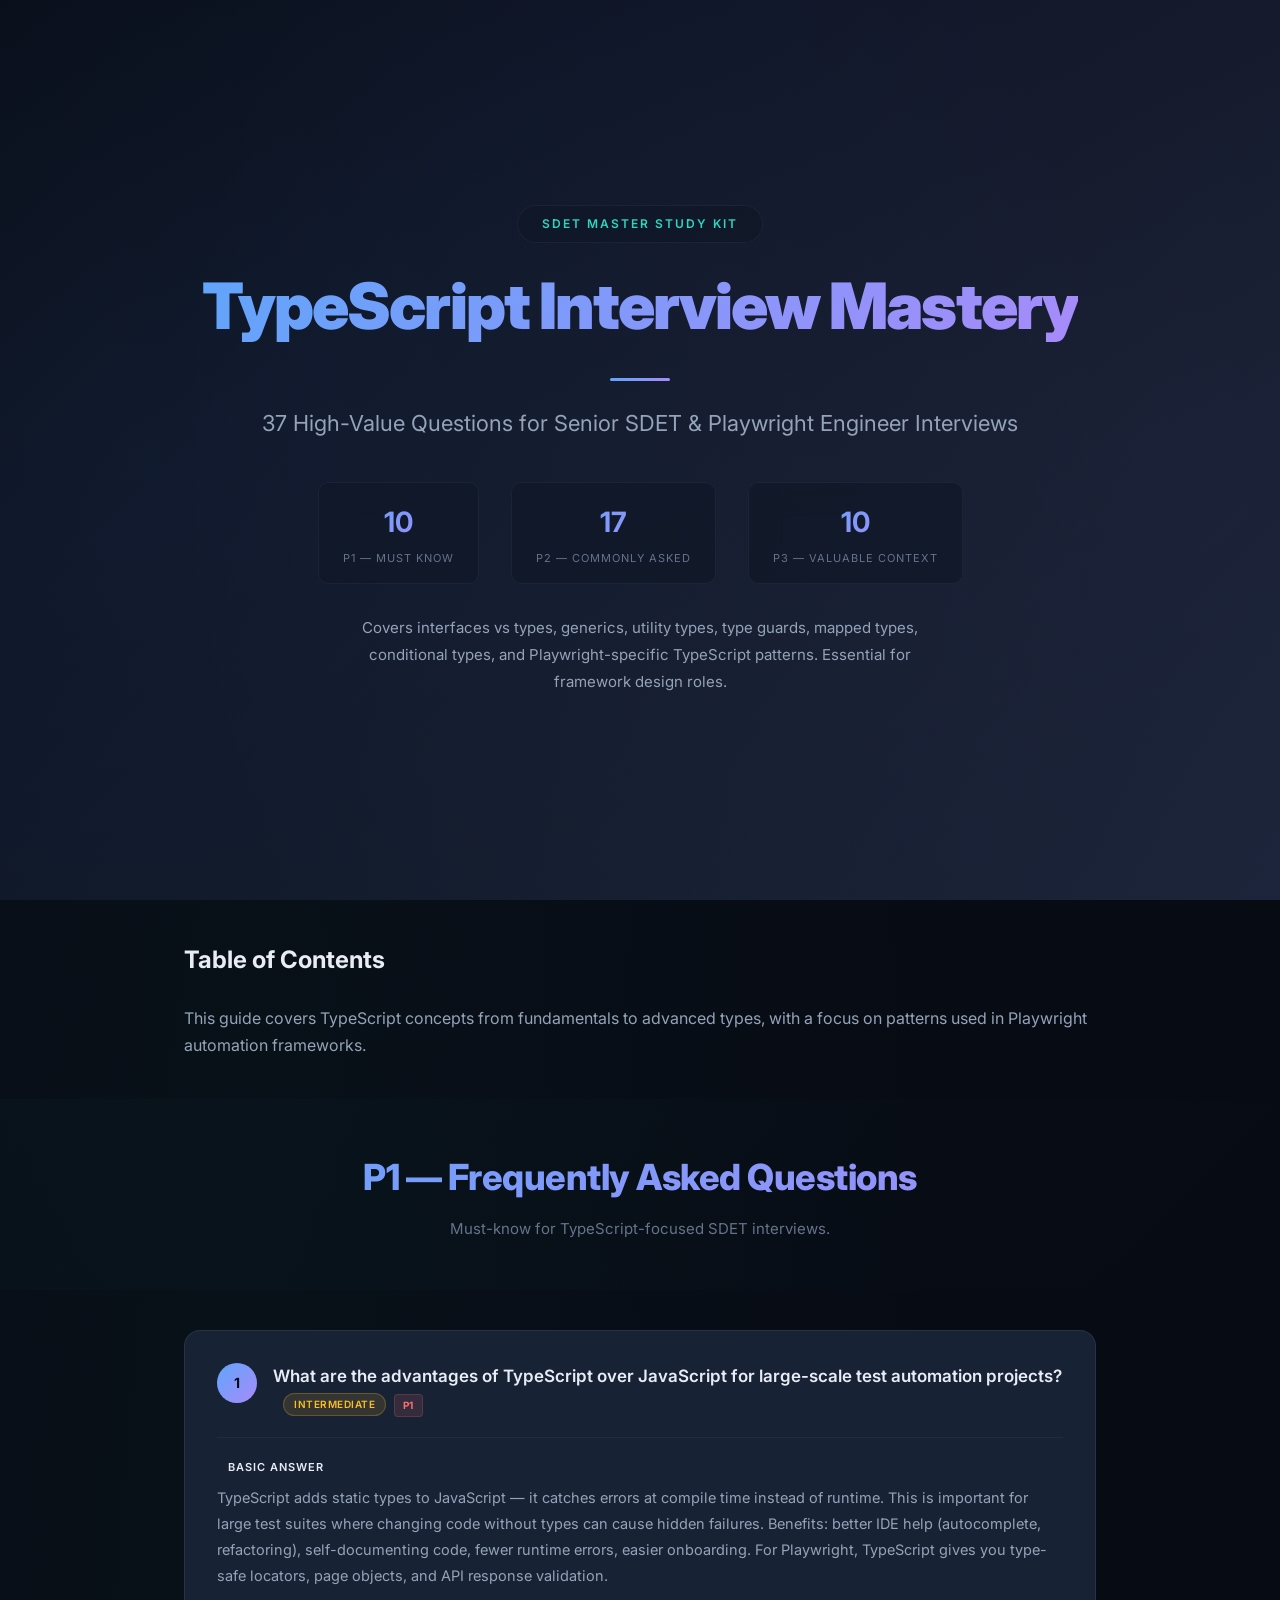
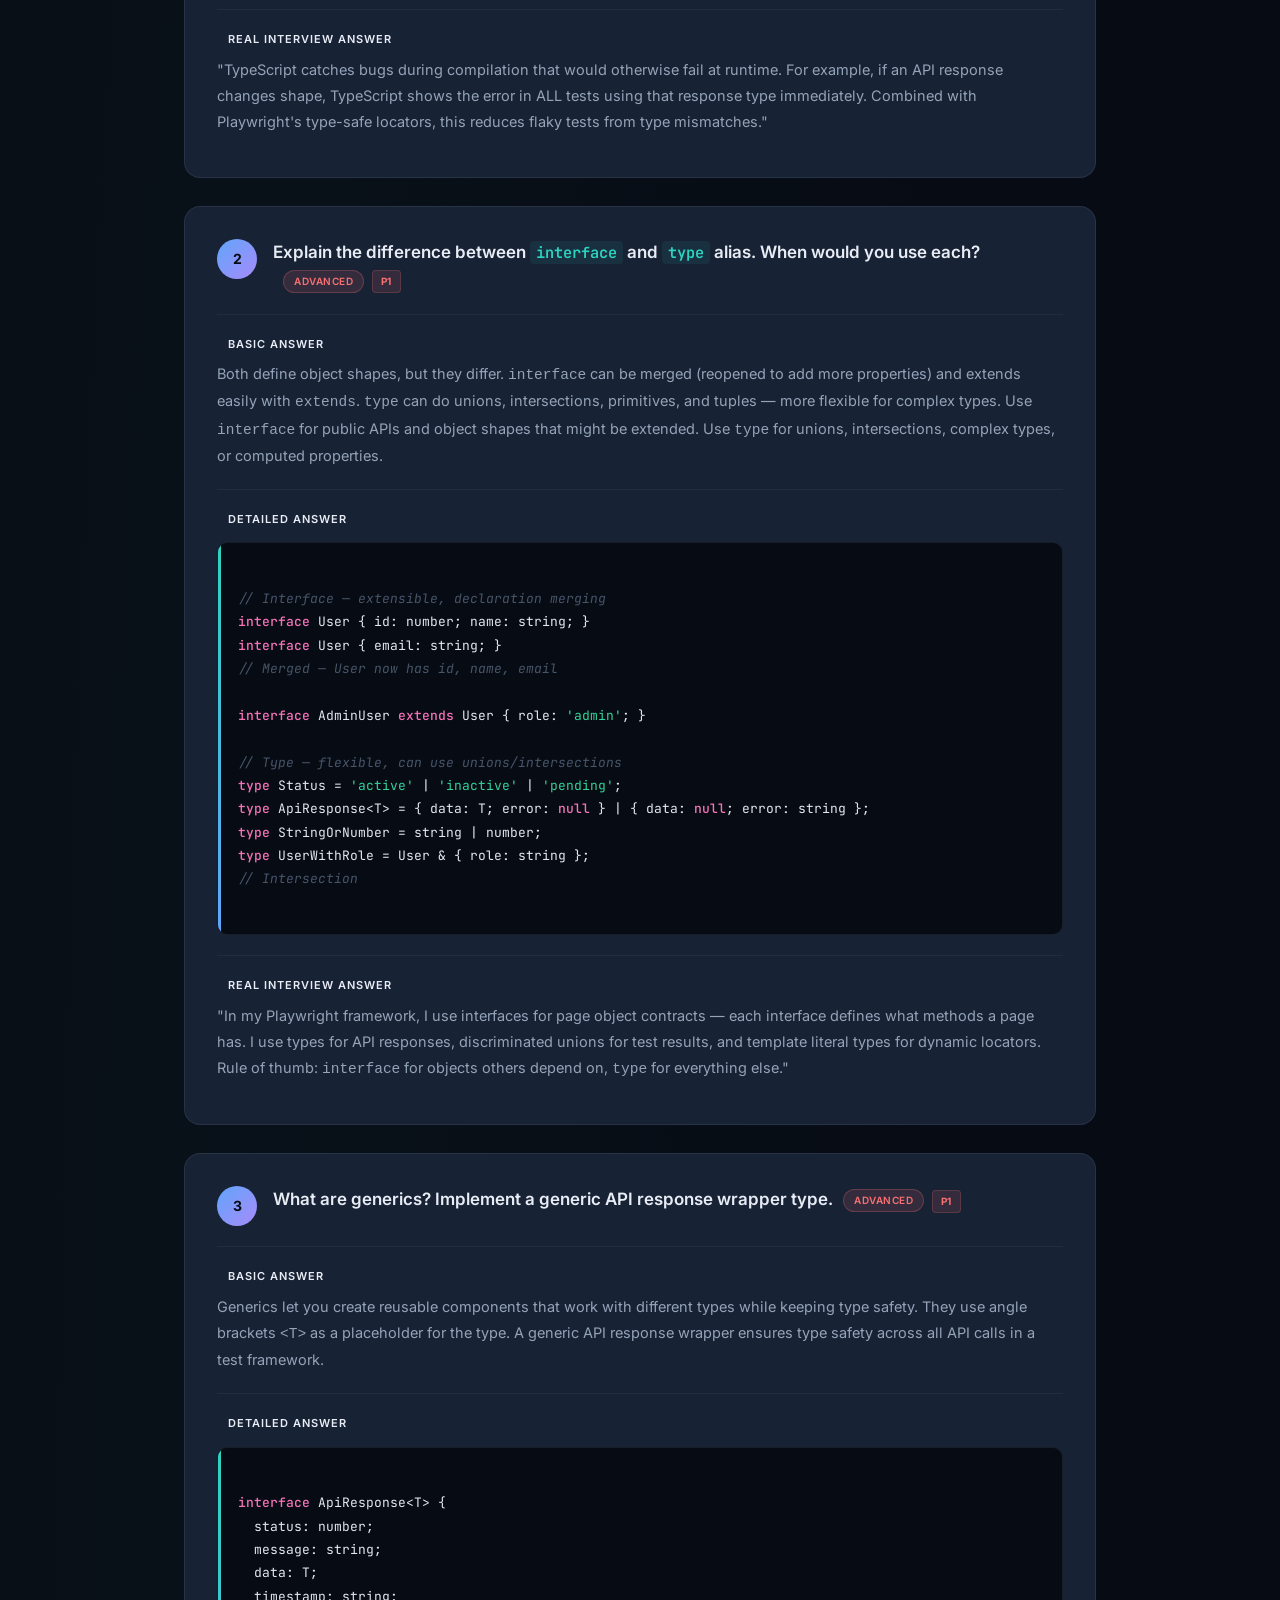
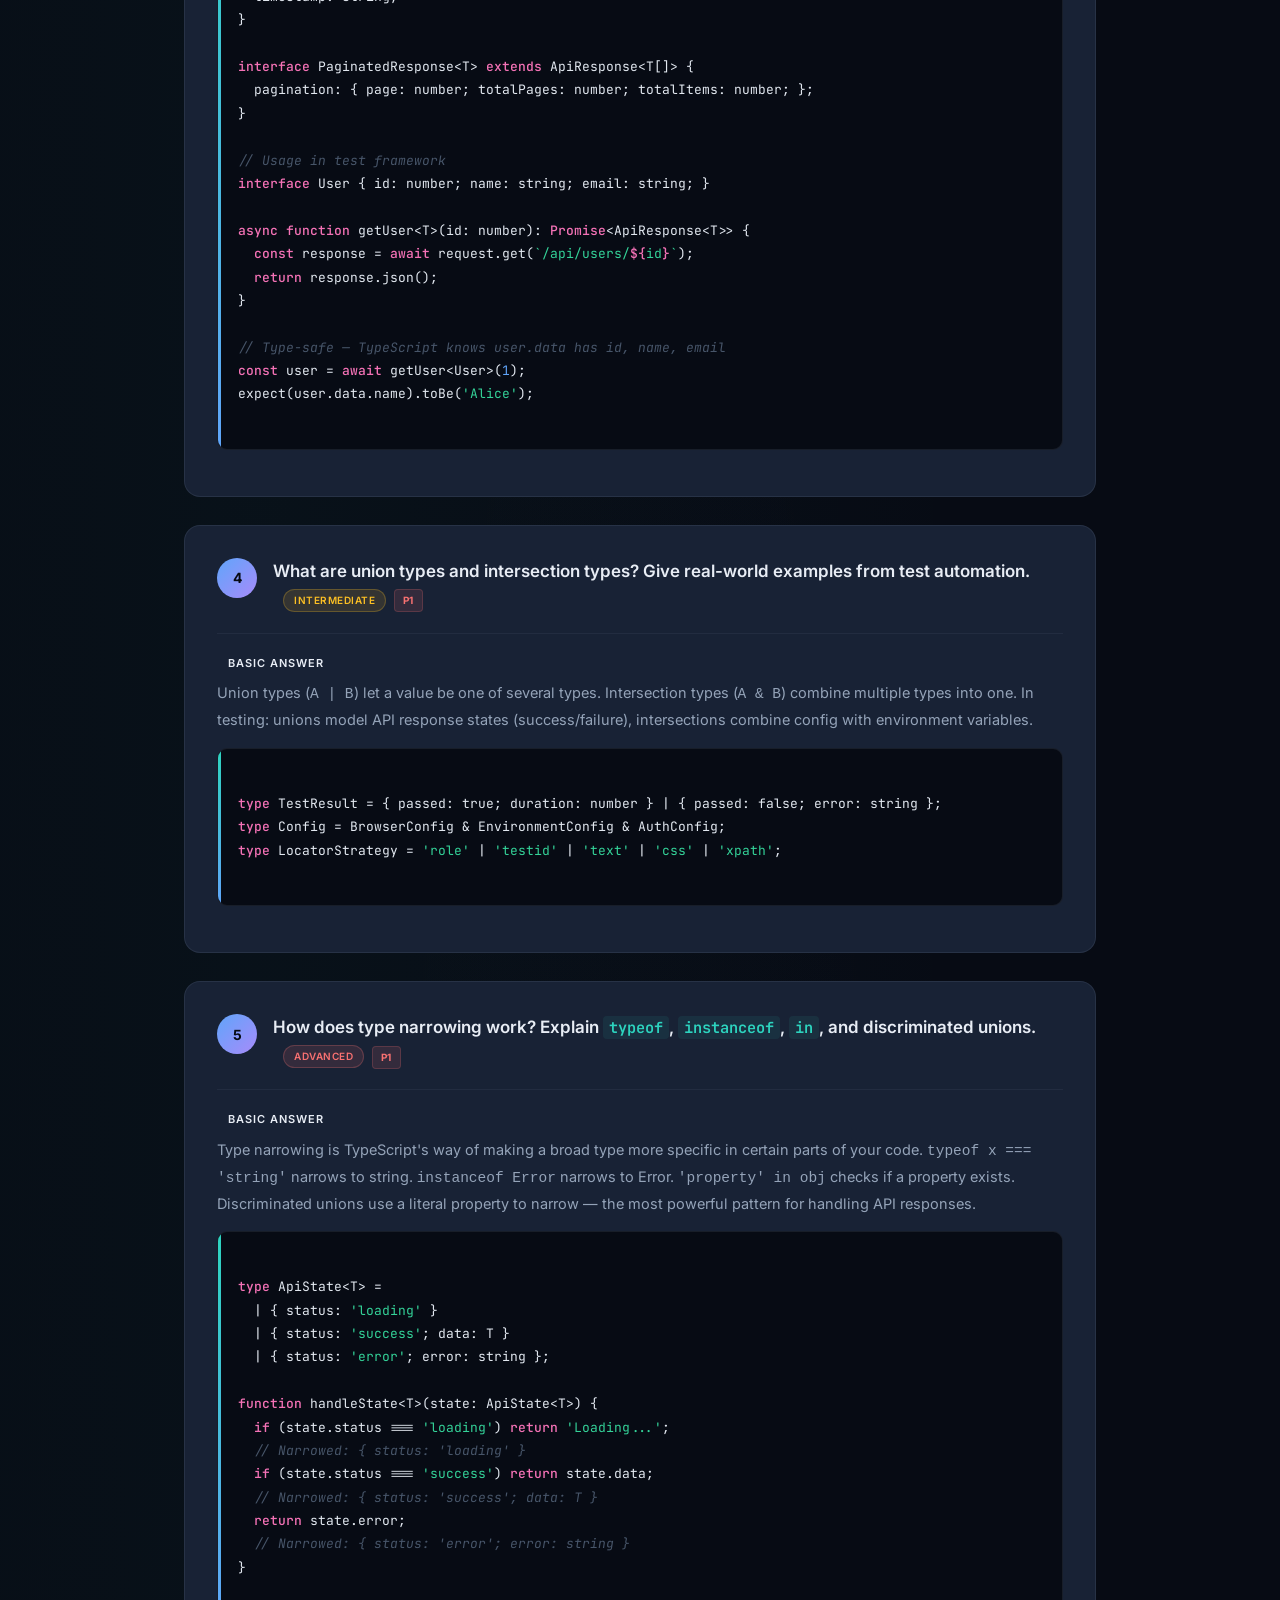
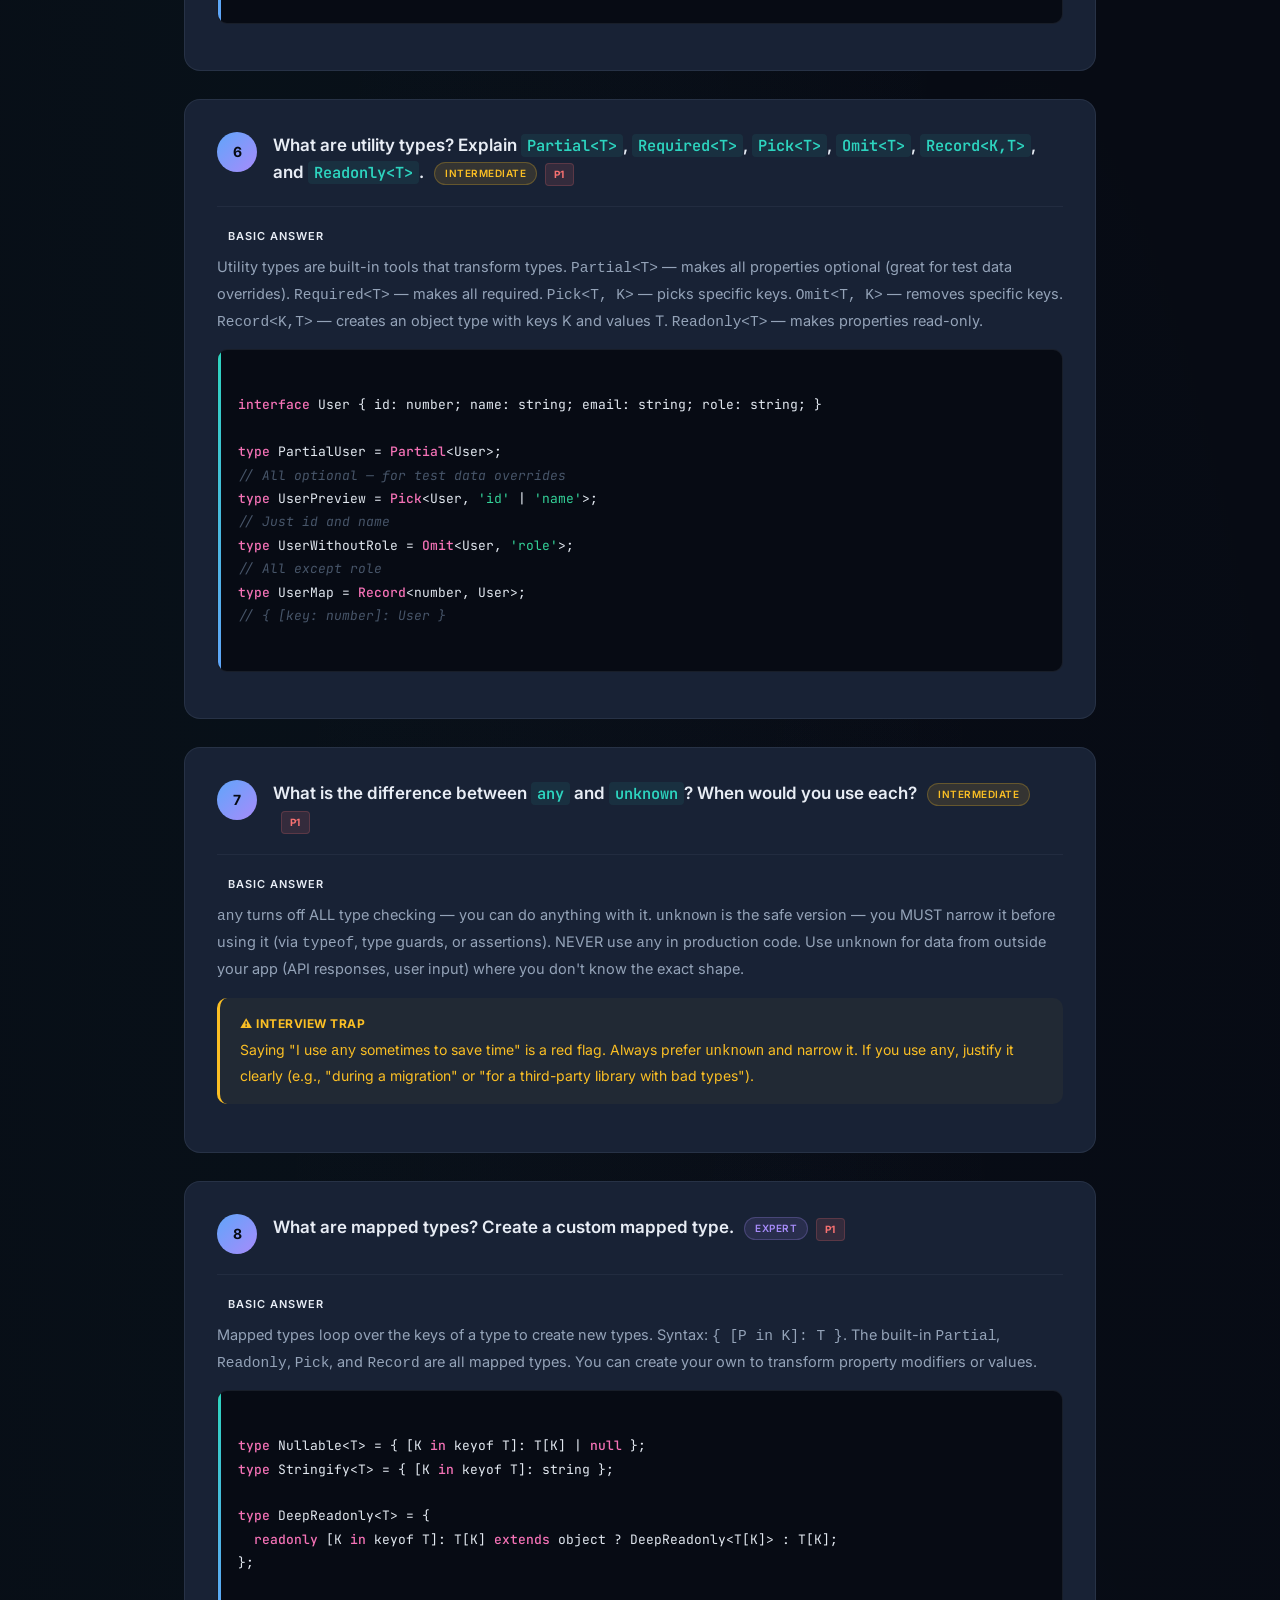
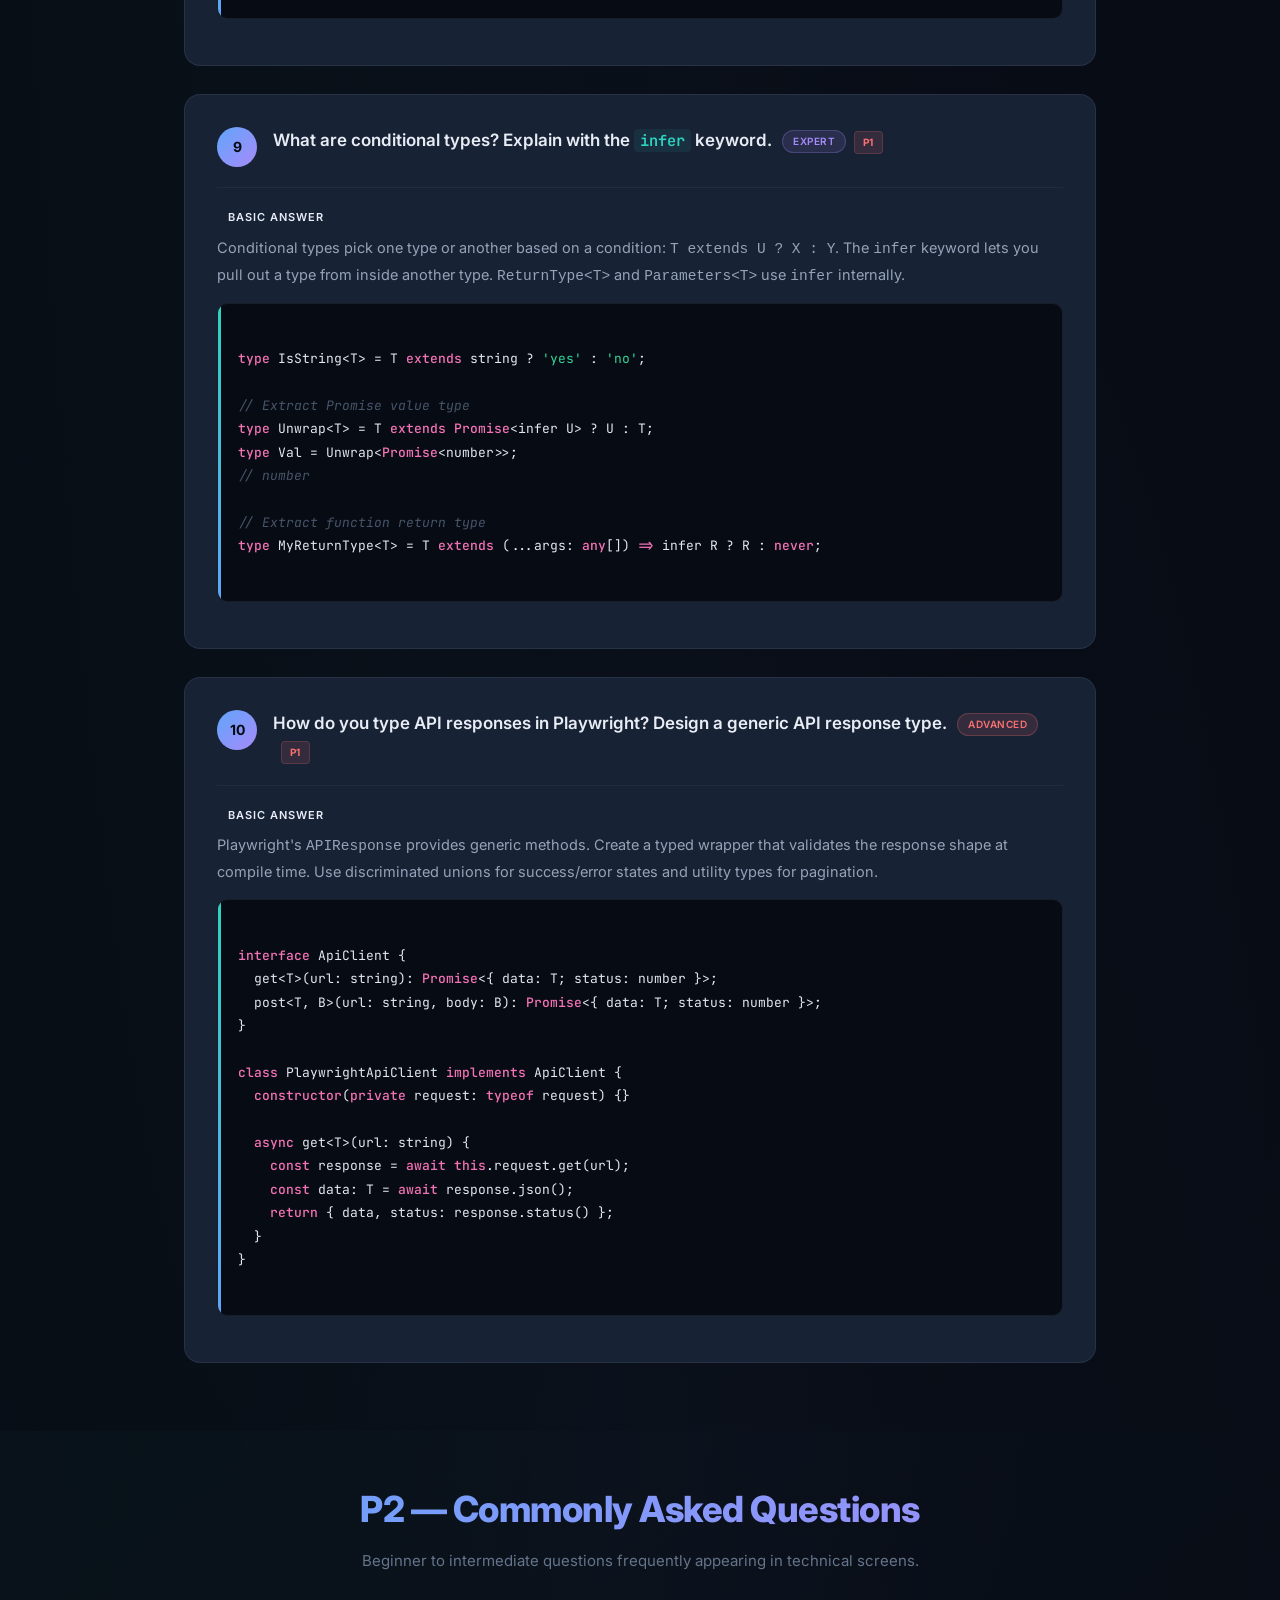
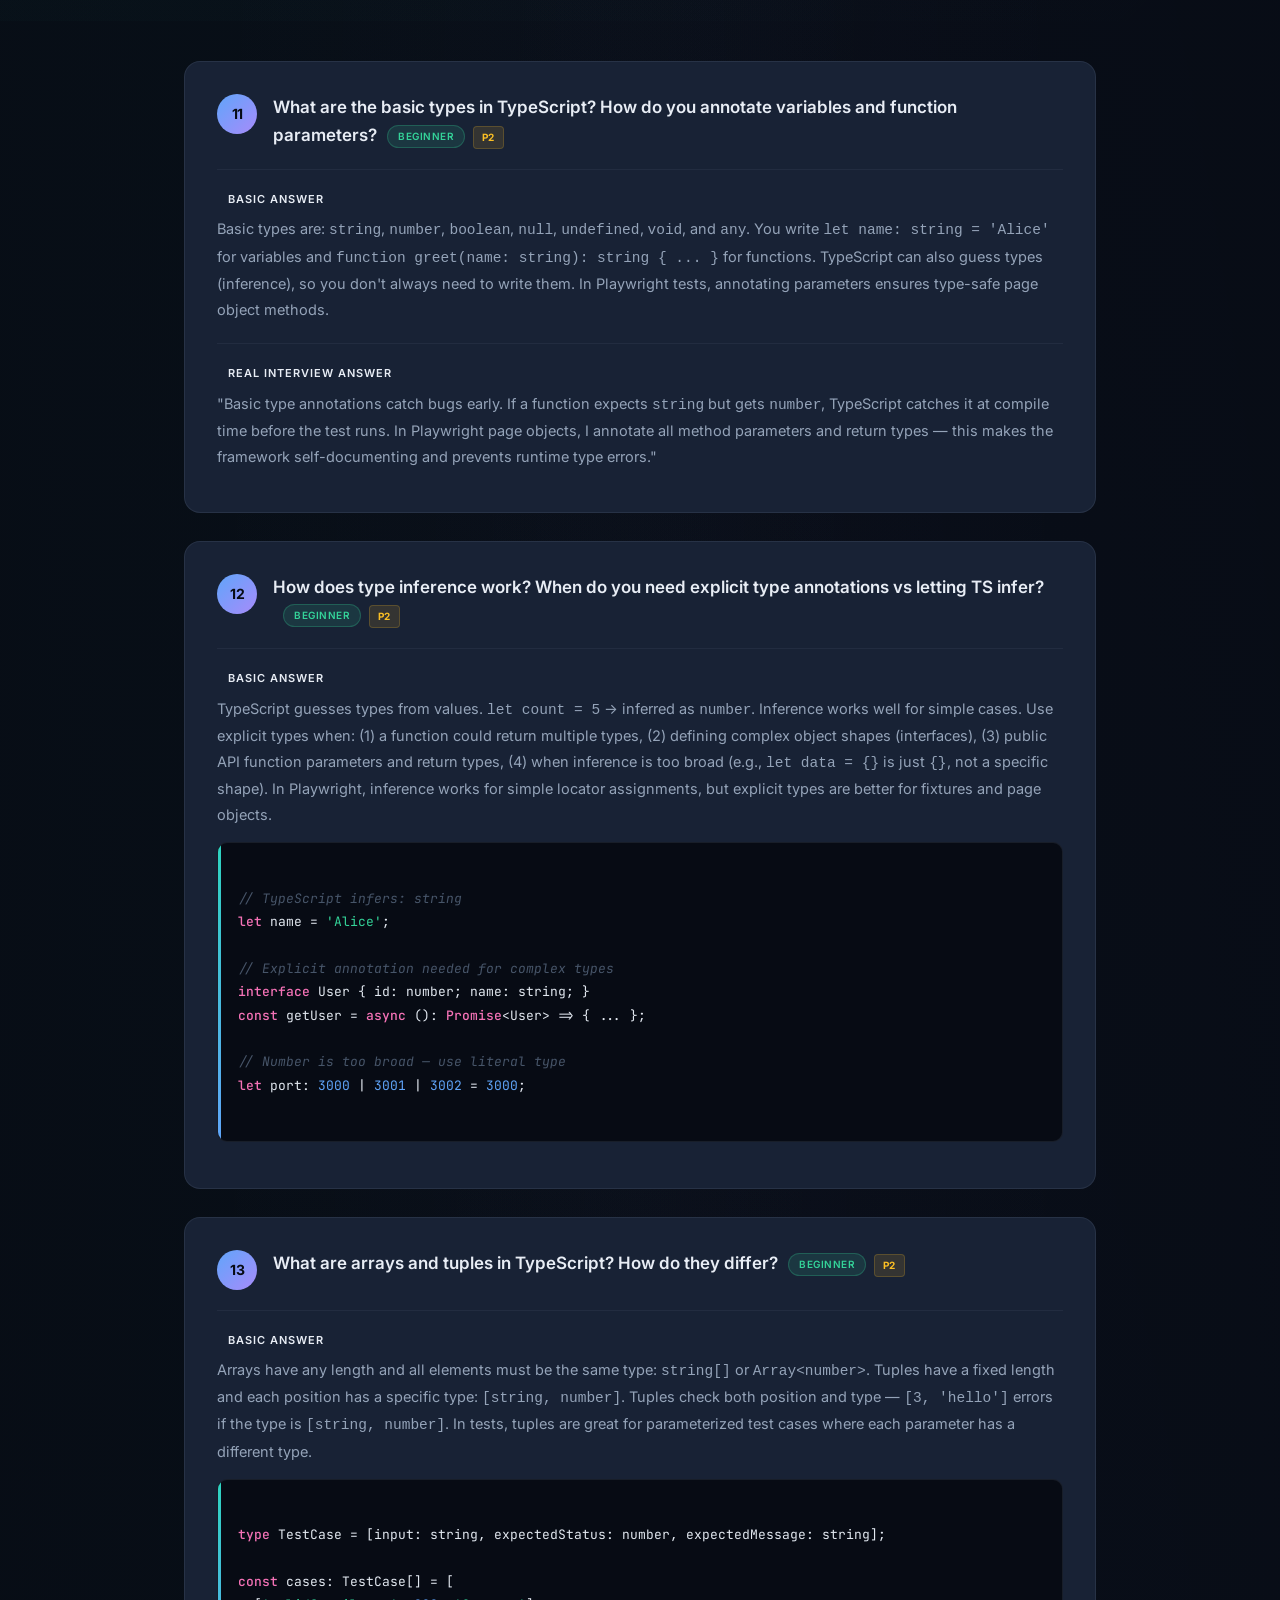
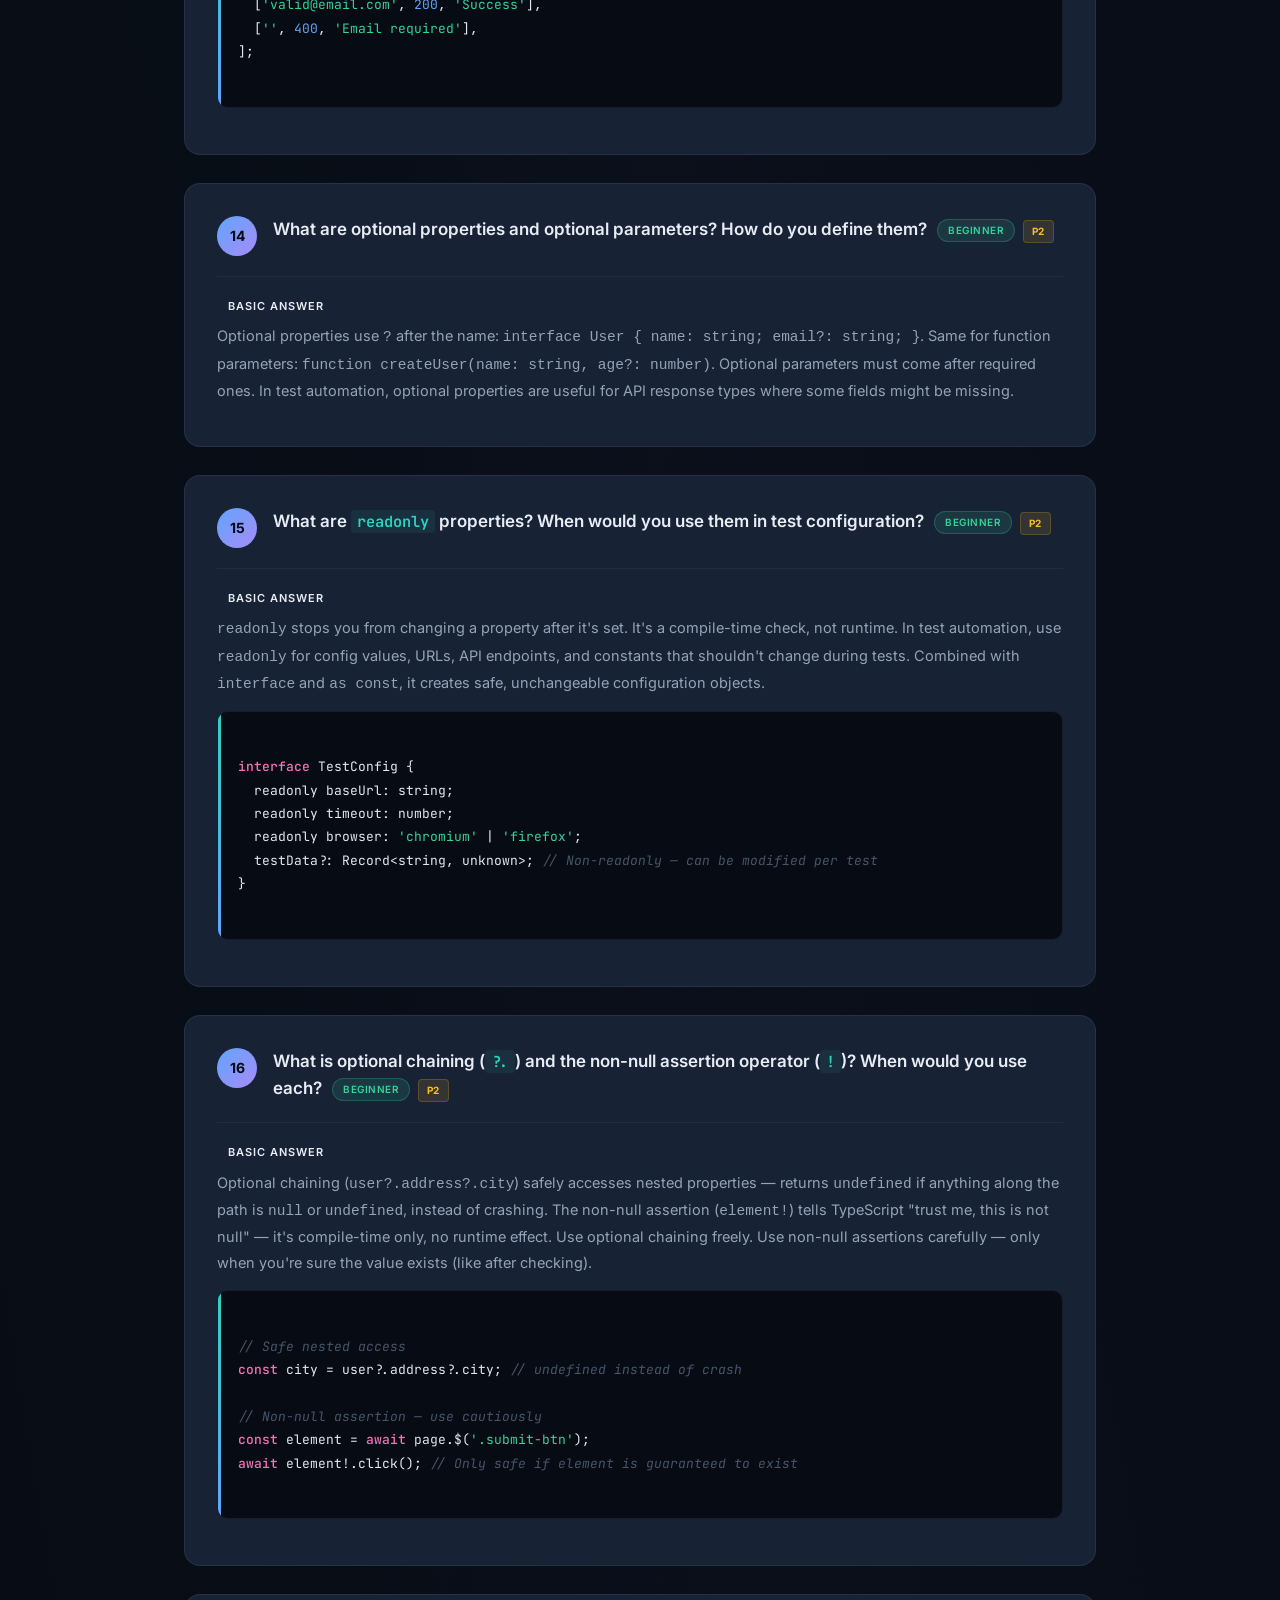
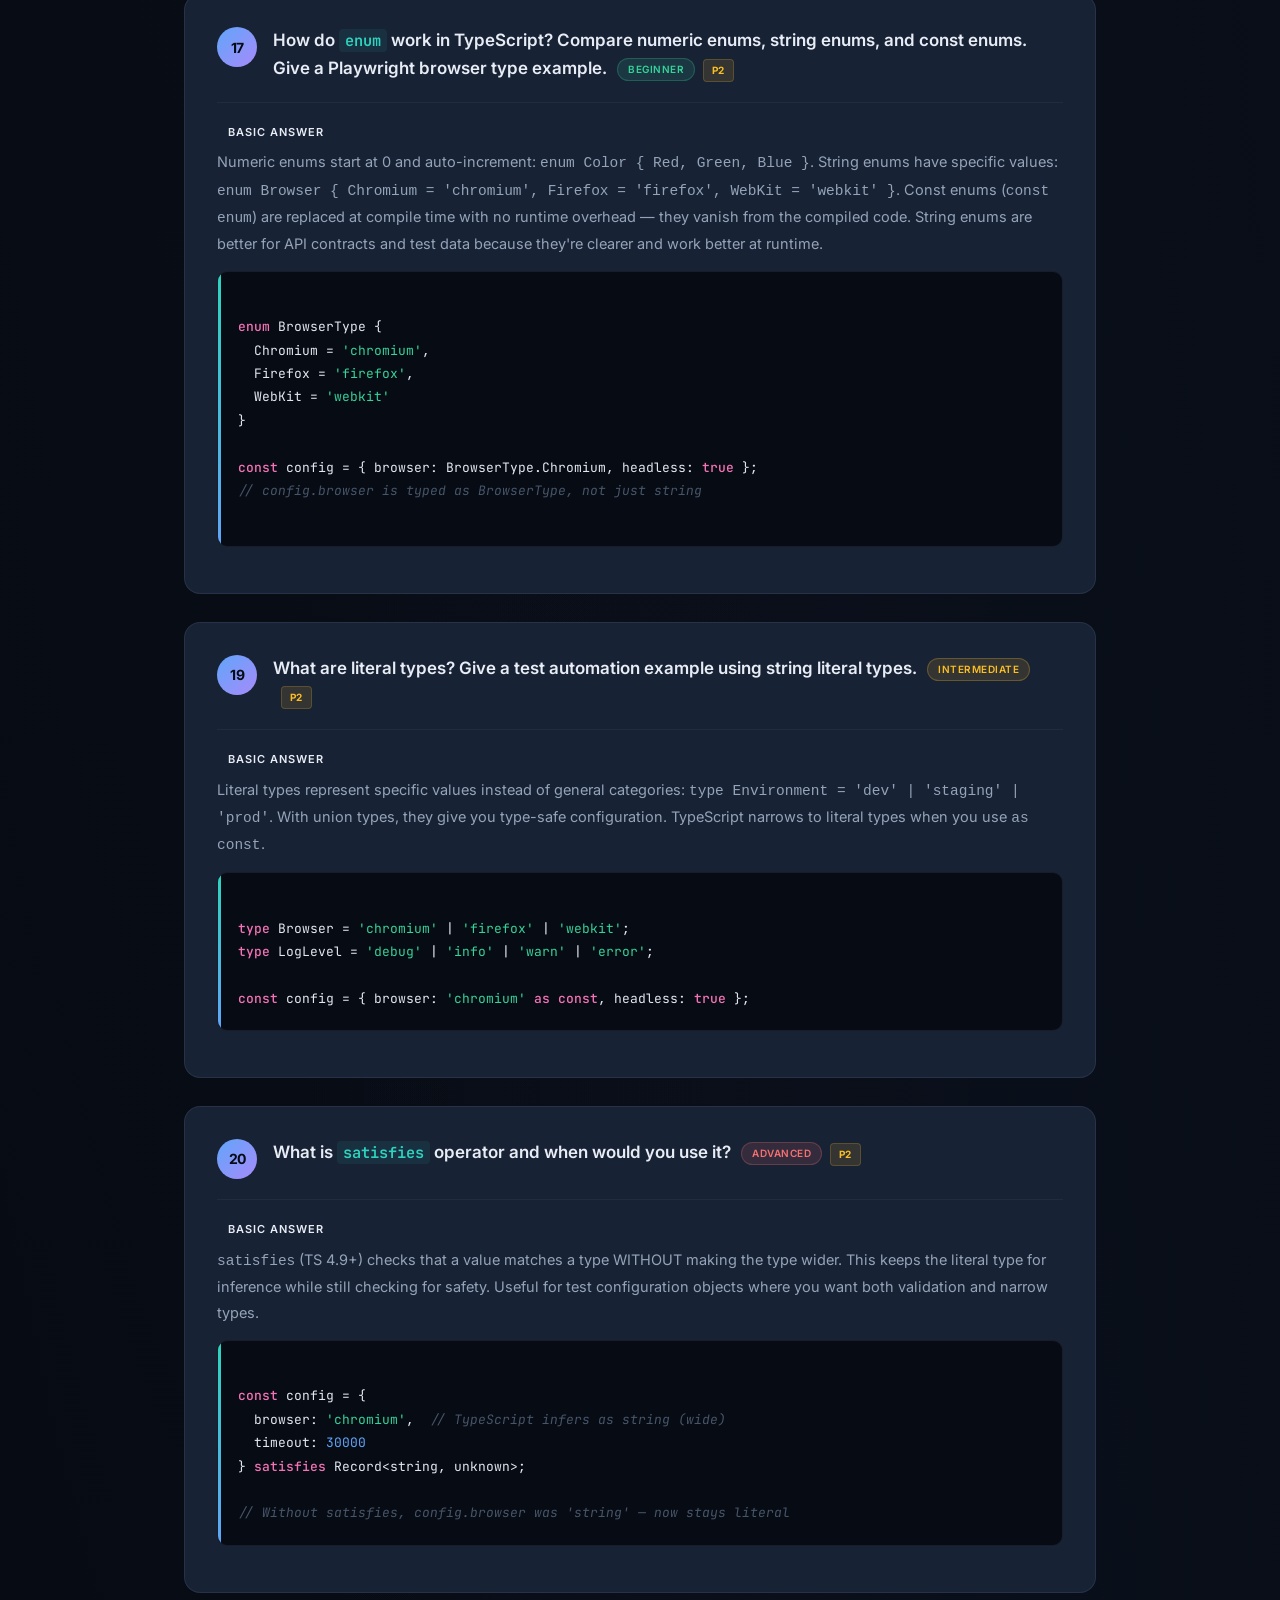
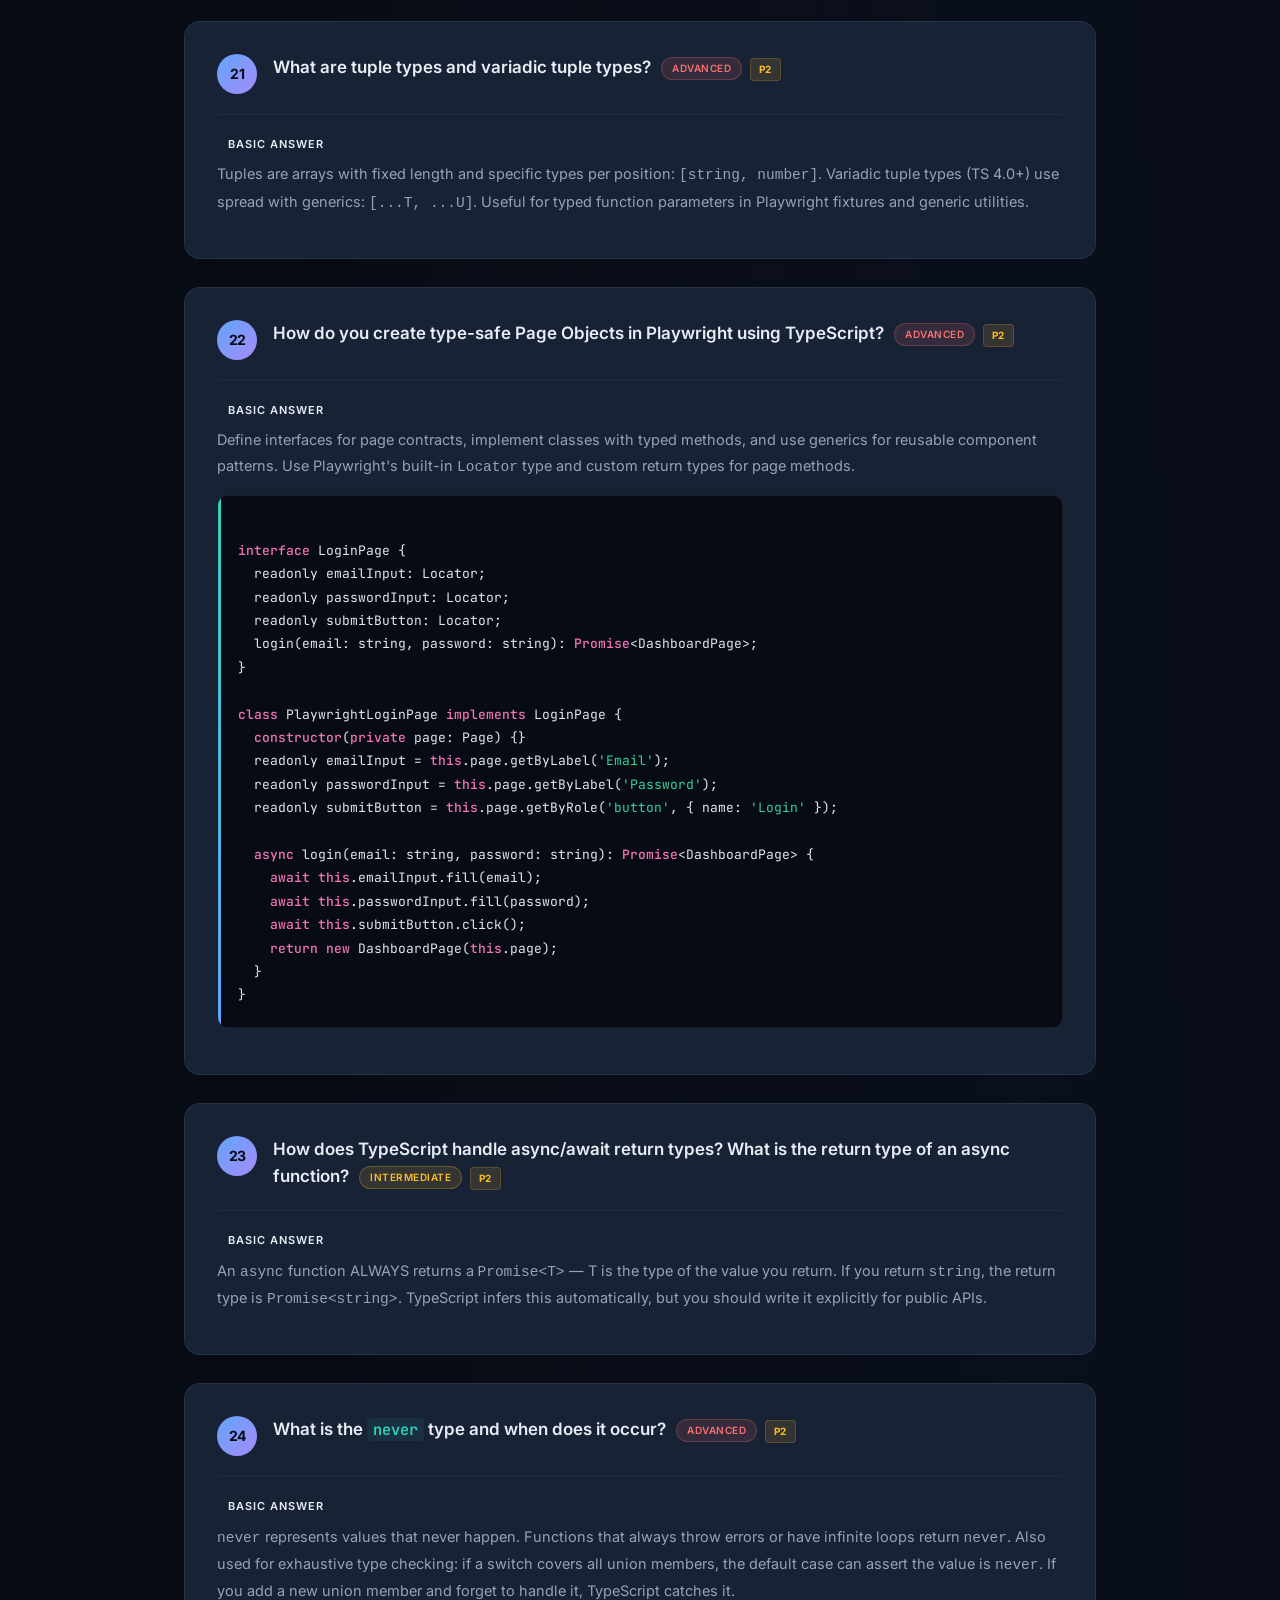
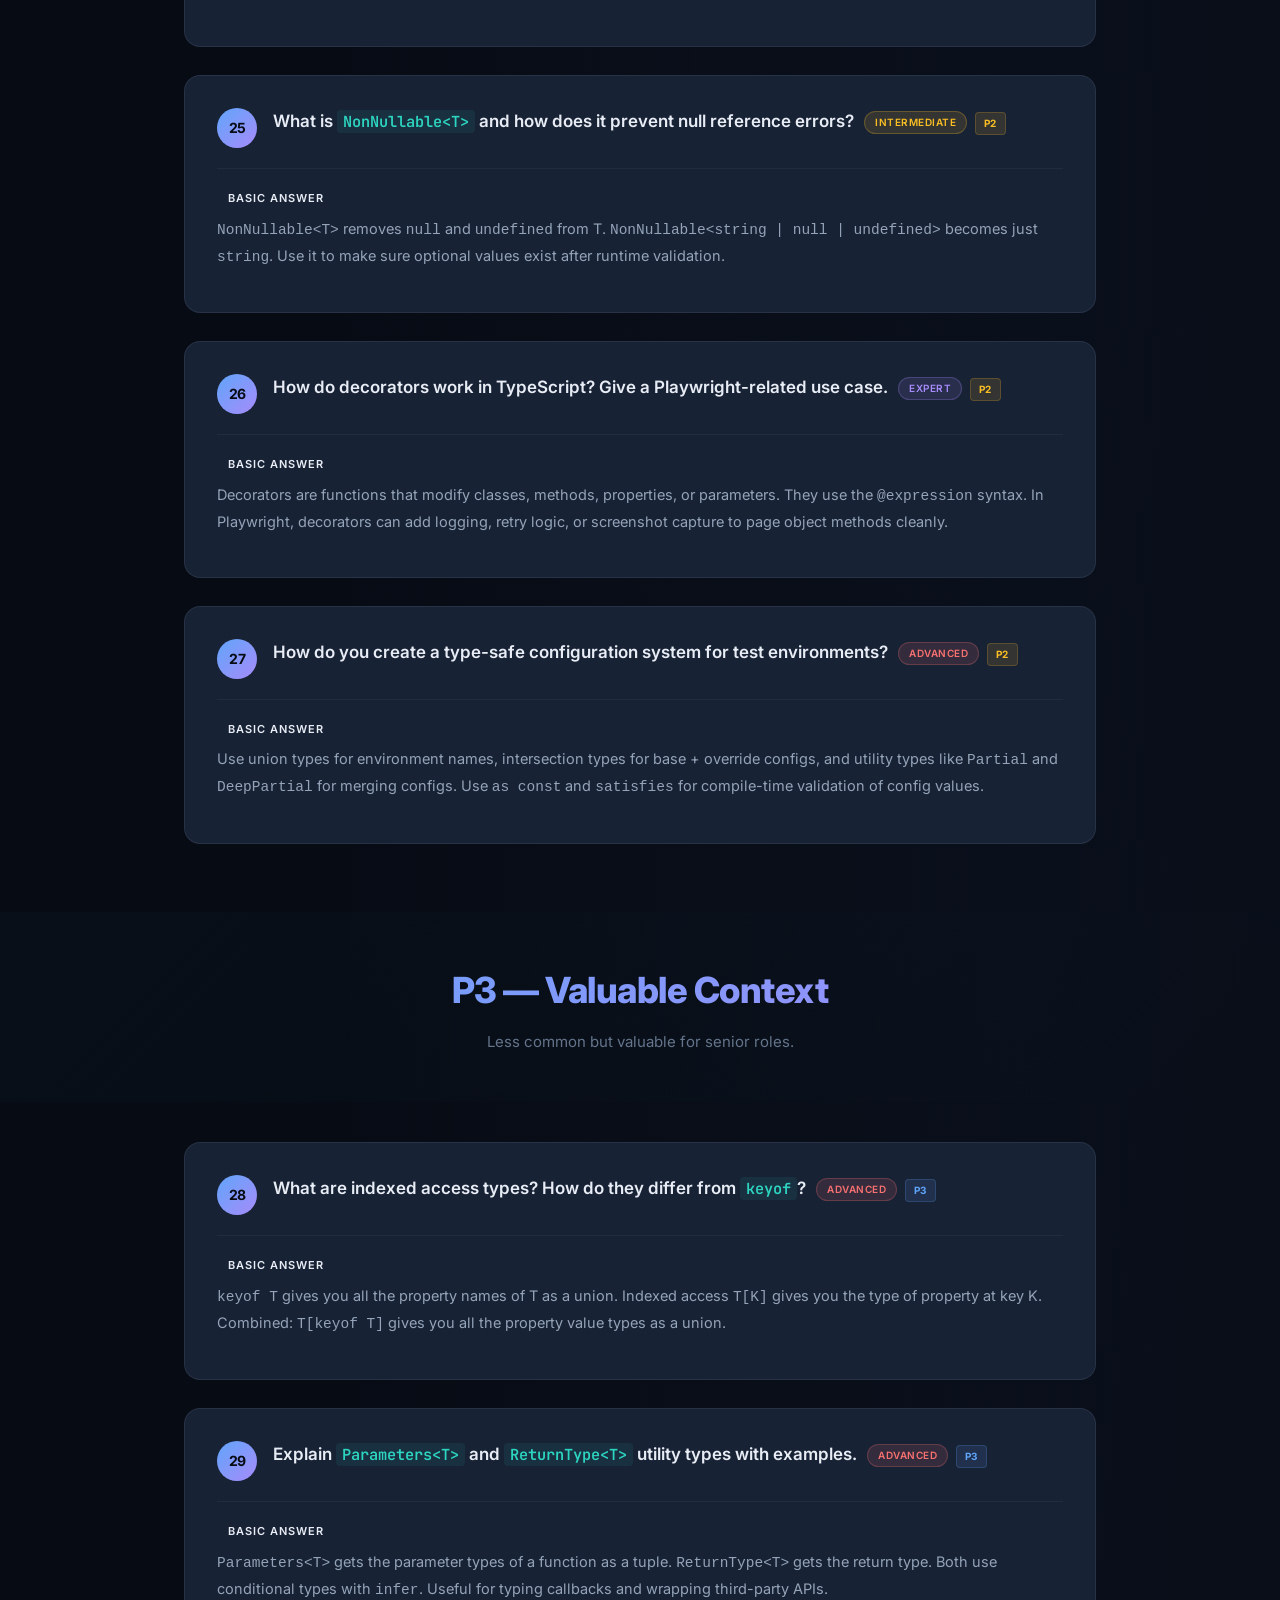
==== commit f2acaebb: "Add files via upload" ====
--- a/SDET-MASTER-STUDY-KIT/02-TypeScript/TypeScript-Interview-Mastery.html
+++ b/SDET-MASTER-STUDY-KIT/02-TypeScript/TypeScript-Interview-Mastery.html
@@ -52,17 +52,18 @@
 
 <div class="question-card">
   <div class="q-header"><span class="q-number">1</span><div><span class="q-text">What are the advantages of TypeScript over JavaScript for large-scale test automation projects?</span><span class="q-badge badge-intermediate">Intermediate</span><span class="priority-p1">P1</span></div></div>
-  <div class="q-section"><div class="q-section-title">Basic Answer</div><p>TypeScript provides static typing, catching errors at compile time rather than runtime. This is critical for large test suites where refactoring without type safety risks silent failures. Benefits include better IDE support (autocompletion, refactoring), self-documenting code through type definitions, reduced runtime errors from type mismatches, and easier onboarding for new team members. For Playwright specifically, TypeScript enables type-safe locators, page objects, and API response validation.</p></div>
-  <div class="q-section"><div class="q-section-title orange">Real Interview Answer</div><p>"TypeScript catches category-level bugs during compilation that would otherwise cause test failures at runtime. For example, if an API response shape changes, TypeScript surfaces the issue immediately across all tests using that response type. Combined with Playwright's type-safe locators, this drastically reduces flaky tests caused by type mismatches."</p></div>
+  <div class="q-section"><div class="q-section-title">Basic Answer</div>      <p>TypeScript adds static types to JavaScript — it catches errors at compile time instead of runtime. This is important for large test suites where changing code without types can cause hidden failures. Benefits: better IDE help (autocomplete, refactoring), self-documenting code, fewer runtime errors, easier onboarding. For Playwright, TypeScript gives you type-safe locators, page objects, and API response validation.</p></div>
+  <div class="q-section"><div class="q-section-title orange">Real Interview Answer</div>      <p>"TypeScript catches bugs during compilation that would otherwise fail at runtime. For example, if an API response changes shape, TypeScript shows the error in ALL tests using that response type immediately. Combined with Playwright's type-safe locators, this reduces flaky tests from type mismatches."</p></div>
 </div>
 
 <div class="question-card">
   <div class="q-header"><span class="q-number">2</span><div><span class="q-text">Explain the difference between <code>interface</code> and <code>type</code> alias. When would you use each?</span><span class="q-badge badge-advanced">Advanced</span><span class="priority-p1">P1</span></div></div>
-  <div class="q-section"><div class="q-section-title">Basic Answer</div><p>Both define object shapes, but key differences exist. <code>interface</code> supports declaration merging (reopening to add properties) and extends more naturally with <code>extends</code>. <code>type</code> aliases can represent unions, intersections, primitives, and tuples — they are more flexible for composite types. Use <code>interface</code> for public API contracts and object shapes that might be extended. Use <code>type</code> for unions, intersections, complex types, or when you need computed properties.</p></div>
+  <div class="q-section"><div class="q-section-title">Basic Answer</div>      <p>Both define object shapes, but they differ. <code>interface</code> can be merged (reopened to add more properties) and extends easily with <code>extends</code>. <code>type</code> can do unions, intersections, primitives, and tuples — more flexible for complex types. Use <code>interface</code> for public APIs and object shapes that might be extended. Use <code>type</code> for unions, intersections, complex types, or computed properties.</p></div>
   <div class="q-section"><div class="q-section-title green">Detailed Answer</div><div class="code-block">
 <span class="comment">// Interface — extensible, declaration merging</span>
 <span class="keyword">interface</span> User { id: number; name: string; }
-<span class="keyword">interface</span> User { email: string; } <span class="comment">// Merged — User now has id, name, email</span>
+<span class="keyword">interface</span> User { email: string; }
+<span class="comment">// Merged — User now has id, name, email</span>
 
 <span class="keyword">interface</span> AdminUser <span class="keyword">extends</span> User { role: <span class="string">'admin'</span>; }
 
@@ -70,14 +71,15 @@
 <span class="keyword">type</span> Status = <span class="string">'active'</span> | <span class="string">'inactive'</span> | <span class="string">'pending'</span>;
 <span class="keyword">type</span> ApiResponse&lt;T&gt; = { data: T; error: <span class="keyword">null</span> } | { data: <span class="keyword">null</span>; error: string };
 <span class="keyword">type</span> StringOrNumber = string | number;
-<span class="keyword">type</span> UserWithRole = User & { role: string }; <span class="comment">// Intersection</span>
+<span class="keyword">type</span> UserWithRole = User & { role: string };
+<span class="comment">// Intersection</span>
       </div></div>
-  <div class="q-section"><div class="q-section-title orange">Real Interview Answer</div><p>"In my Playwright framework, I use interfaces for page object contracts — each page interface defines what methods the page exposes. I use types for API response shapes, discriminated unions for test outcomes, and template literal types for dynamic locator patterns. The rule of thumb: <code>interface</code> for objects that other code depends on, <code>type</code> for everything else."</p></div>
+  <div class="q-section"><div class="q-section-title orange">Real Interview Answer</div>      <p>"In my Playwright framework, I use interfaces for page object contracts — each interface defines what methods a page has. I use types for API responses, discriminated unions for test results, and template literal types for dynamic locators. Rule of thumb: <code>interface</code> for objects others depend on, <code>type</code> for everything else."</p></div>
 </div>
 
 <div class="question-card">
   <div class="q-header"><span class="q-number">3</span><div><span class="q-text">What are generics? Implement a generic API response wrapper type.</span><span class="q-badge badge-advanced">Advanced</span><span class="priority-p1">P1</span></div></div>
-  <div class="q-section"><div class="q-section-title">Basic Answer</div><p>Generics allow creating reusable components that work with multiple types while preserving type information. They are parameterized types defined with angle brackets <code>&lt;T&gt;</code>. A generic API response wrapper ensures type safety across all API calls in a test framework.</p></div>
+  <div class="q-section"><div class="q-section-title">Basic Answer</div>      <p>Generics let you create reusable components that work with different types while keeping type safety. They use angle brackets <code>&lt;T&gt;</code> as a placeholder for the type. A generic API response wrapper ensures type safety across all API calls in a test framework.</p></div>
   <div class="q-section"><div class="q-section-title green">Detailed Answer</div><div class="code-block">
 <span class="keyword">interface</span> ApiResponse&lt;T&gt; {
   status: number;
@@ -106,7 +108,7 @@
 
 <div class="question-card">
   <div class="q-header"><span class="q-number">4</span><div><span class="q-text">What are union types and intersection types? Give real-world examples from test automation.</span><span class="q-badge badge-intermediate">Intermediate</span><span class="priority-p1">P1</span></div></div>
-  <div class="q-section"><div class="q-section-title">Basic Answer</div><p>Union types (<code>A | B</code>) allow a value to be one of several types. Intersection types (<code>A & B</code>) combine multiple types into one. In test automation, unions model different API response states (success/failure), and intersections combine test configuration with environment variables.</p></div>
+  <div class="q-section"><div class="q-section-title">Basic Answer</div>      <p>Union types (<code>A | B</code>) let a value be one of several types. Intersection types (<code>A & B</code>) combine multiple types into one. In testing: unions model API response states (success/failure), intersections combine config with environment variables.</p></div>
   <div class="code-block">
 <span class="keyword">type</span> TestResult = { passed: true; duration: number } | { passed: false; error: string };
 <span class="keyword">type</span> Config = BrowserConfig & EnvironmentConfig & AuthConfig;
@@ -116,7 +118,7 @@
 
 <div class="question-card">
   <div class="q-header"><span class="q-number">5</span><div><span class="q-text">How does type narrowing work? Explain <code>typeof</code>, <code>instanceof</code>, <code>in</code>, and discriminated unions.</span><span class="q-badge badge-advanced">Advanced</span><span class="priority-p1">P1</span></div></div>
-  <div class="q-section"><div class="q-section-title">Basic Answer</div><p>Type narrowing is TypeScript's process of refining a broader type to a more specific type within a code block. <code>typeof x === 'string'</code> narrows to string, <code>instanceof Error</code> narrows to Error class, <code>'property' in obj</code> checks for property existence. Discriminated unions use a literal property (the discriminant) to narrow — most powerful pattern for API response handling.</p></div>
+  <div class="q-section"><div class="q-section-title">Basic Answer</div>      <p>Type narrowing is TypeScript's way of making a broad type more specific in certain parts of your code. <code>typeof x === 'string'</code> narrows to string. <code>instanceof Error</code> narrows to Error. <code>'property' in obj</code> checks if a property exists. Discriminated unions use a literal property to narrow — the most powerful pattern for handling API responses.</p></div>
   <div class="code-block">
 <span class="keyword">type</span> ApiState&lt;T&gt; =
   | { status: <span class="string">'loading'</span> }
@@ -124,35 +126,42 @@
   | { status: <span class="string">'error'</span>; error: string };
 
 <span class="keyword">function</span> handleState&lt;T&gt;(state: ApiState&lt;T&gt;) {
-  <span class="keyword">if</span> (state.status === <span class="string">'loading'</span>) <span class="keyword">return</span> <span class="string">'Loading...'</span>;   <span class="comment">// Narrowed: { status: 'loading' }</span>
-  <span class="keyword">if</span> (state.status === <span class="string">'success'</span>) <span class="keyword">return</span> state.data;      <span class="comment">// Narrowed: { status: 'success'; data: T }</span>
-  <span class="keyword">return</span> state.error;  <span class="comment">// Narrowed: { status: 'error'; error: string }</span>
+  <span class="keyword">if</span> (state.status === <span class="string">'loading'</span>) <span class="keyword">return</span> <span class="string">'Loading...'</span>;
+  <span class="comment">// Narrowed: { status: 'loading' }</span>
+  <span class="keyword">if</span> (state.status === <span class="string">'success'</span>) <span class="keyword">return</span> state.data;
+  <span class="comment">// Narrowed: { status: 'success'; data: T }</span>
+  <span class="keyword">return</span> state.error;
+  <span class="comment">// Narrowed: { status: 'error'; error: string }</span>
 }
       </div>
 </div>
 
 <div class="question-card">
   <div class="q-header"><span class="q-number">6</span><div><span class="q-text">What are utility types? Explain <code>Partial&lt;T&gt;</code>, <code>Required&lt;T&gt;</code>, <code>Pick&lt;T&gt;</code>, <code>Omit&lt;T&gt;</code>, <code>Record&lt;K,T&gt;</code>, and <code>Readonly&lt;T&gt;</code>.</span><span class="q-badge badge-intermediate">Intermediate</span><span class="priority-p1">P1</span></div></div>
-  <div class="q-section"><div class="q-section-title">Basic Answer</div><p>Utility types are built-in generic transformations. <code>Partial&lt;T&gt;</code> makes all properties optional — useful for test data overrides. <code>Required&lt;T&gt;</code> makes all required. <code>Pick&lt;T, K&gt;</code> selects specific keys. <code>Omit&lt;T, K&gt;</code> removes specific keys. <code>Record&lt;K,T&gt;</code> creates an object type with keys K and values T. <code>Readonly&lt;T&gt;</code> makes properties immutable.</p></div>
+  <div class="q-section"><div class="q-section-title">Basic Answer</div>      <p>Utility types are built-in tools that transform types. <code>Partial&lt;T&gt;</code> — makes all properties optional (great for test data overrides). <code>Required&lt;T&gt;</code> — makes all required. <code>Pick&lt;T, K&gt;</code> — picks specific keys. <code>Omit&lt;T, K&gt;</code> — removes specific keys. <code>Record&lt;K,T&gt;</code> — creates an object type with keys K and values T. <code>Readonly&lt;T&gt;</code> — makes properties read-only.</p></div>
   <div class="code-block">
 <span class="keyword">interface</span> User { id: number; name: string; email: string; role: string; }
 
-<span class="keyword">type</span> PartialUser = <span class="keyword">Partial</span>&lt;User&gt;;         <span class="comment">// All optional — for test data overrides</span>
-<span class="keyword">type</span> UserPreview = <span class="keyword">Pick</span>&lt;User, <span class="string">'id'</span> | <span class="string">'name'</span>&gt;; <span class="comment">// Just id and name</span>
-<span class="keyword">type</span> UserWithoutRole = <span class="keyword">Omit</span>&lt;User, <span class="string">'role'</span>&gt;;   <span class="comment">// All except role</span>
-<span class="keyword">type</span> UserMap = <span class="keyword">Record</span>&lt;number, User&gt;;        <span class="comment">// { [key: number]: User }</span>
+<span class="keyword">type</span> PartialUser = <span class="keyword">Partial</span>&lt;User&gt;;
+<span class="comment">// All optional — for test data overrides</span>
+<span class="keyword">type</span> UserPreview = <span class="keyword">Pick</span>&lt;User, <span class="string">'id'</span> | <span class="string">'name'</span>&gt;;
+<span class="comment">// Just id and name</span>
+<span class="keyword">type</span> UserWithoutRole = <span class="keyword">Omit</span>&lt;User, <span class="string">'role'</span>&gt;;
+<span class="comment">// All except role</span>
+<span class="keyword">type</span> UserMap = <span class="keyword">Record</span>&lt;number, User&gt;;
+<span class="comment">// { [key: number]: User }</span>
       </div>
 </div>
 
 <div class="question-card">
   <div class="q-header"><span class="q-number">7</span><div><span class="q-text">What is the difference between <code>any</code> and <code>unknown</code>? When would you use each?</span><span class="q-badge badge-intermediate">Intermediate</span><span class="priority-p1">P1</span></div></div>
-  <div class="q-section"><div class="q-section-title">Basic Answer</div><p><code>any</code> disables all type checking — you can access any property, call it as a function, or assign it to any type. <code>unknown</code> is the type-safe counterpart — you must narrow it before use (via <code>typeof</code>, type guards, or assertions). Never use <code>any</code> in production code. Use <code>unknown</code> for external data (API responses, user input) where the shape isn't guaranteed.</p></div>
-  <div class="callout callout-warning"><strong>⚠️ Interview Trap</strong> Saying "I use <code>any</code> occasionally to save time" is a red flag. Always prefer <code>unknown</code> and narrow it. If you use <code>any</code>, justify it explicitly (e.g., "in a migration" or "for a third-party library with incomplete types").</div>
+  <div class="q-section"><div class="q-section-title">Basic Answer</div>      <p><code>any</code> turns off ALL type checking — you can do anything with it. <code>unknown</code> is the safe version — you MUST narrow it before using it (via <code>typeof</code>, type guards, or assertions). NEVER use <code>any</code> in production code. Use <code>unknown</code> for data from outside your app (API responses, user input) where you don't know the exact shape.</p></div>
+  <div class="callout callout-warning"><strong>⚠️ Interview Trap</strong> Saying "I use <code>any</code> sometimes to save time" is a red flag. Always prefer <code>unknown</code> and narrow it. If you use <code>any</code>, justify it clearly (e.g., "during a migration" or "for a third-party library with bad types").</div>
 </div>
 
 <div class="question-card">
   <div class="q-header"><span class="q-number">8</span><div><span class="q-text">What are mapped types? Create a custom mapped type.</span><span class="q-badge badge-expert">Expert</span><span class="priority-p1">P1</span></div></div>
-  <div class="q-section"><div class="q-section-title">Basic Answer</div><p>Mapped types iterate over property keys of a type to create new types. Syntax: <code>{ [P in K]: T }</code>. The built-in <code>Partial</code>, <code>Readonly</code>, <code>Pick</code>, and <code>Record</code> are all mapped types. Custom mapped types can transform property modifiers or values.</p></div>
+  <div class="q-section"><div class="q-section-title">Basic Answer</div>      <p>Mapped types loop over the keys of a type to create new types. Syntax: <code>{ [P in K]: T }</code>. The built-in <code>Partial</code>, <code>Readonly</code>, <code>Pick</code>, and <code>Record</code> are all mapped types. You can create your own to transform property modifiers or values.</p></div>
   <div class="code-block">
 <span class="keyword">type</span> Nullable&lt;T&gt; = { [K <span class="keyword">in</span> keyof T]: T[K] | <span class="keyword">null</span> };
 <span class="keyword">type</span> Stringify&lt;T&gt; = { [K <span class="keyword">in</span> keyof T]: string };
@@ -165,13 +174,14 @@
 
 <div class="question-card">
   <div class="q-header"><span class="q-number">9</span><div><span class="q-text">What are conditional types? Explain with the <code>infer</code> keyword.</span><span class="q-badge badge-expert">Expert</span><span class="priority-p1">P1</span></div></div>
-  <div class="q-section"><div class="q-section-title">Basic Answer</div><p>Conditional types select types based on a condition: <code>T extends U ? X : Y</code>. The <code>infer</code> keyword declares a type variable within a conditional type's extends clause, allowing you to extract and use types from within other types. <code>ReturnType&lt;T&gt;</code> and <code>Parameters&lt;T&gt;</code> use <code>infer</code> internally.</p></div>
+  <div class="q-section"><div class="q-section-title">Basic Answer</div>      <p>Conditional types pick one type or another based on a condition: <code>T extends U ? X : Y</code>. The <code>infer</code> keyword lets you pull out a type from inside another type. <code>ReturnType&lt;T&gt;</code> and <code>Parameters&lt;T&gt;</code> use <code>infer</code> internally.</p></div>
   <div class="code-block">
 <span class="keyword">type</span> IsString&lt;T&gt; = T <span class="keyword">extends</span> string ? <span class="string">'yes'</span> : <span class="string">'no'</span>;
 
 <span class="comment">// Extract Promise value type</span>
 <span class="keyword">type</span> Unwrap&lt;T&gt; = T <span class="keyword">extends</span> <span class="keyword">Promise</span>&lt;infer U&gt; ? U : T;
-<span class="keyword">type</span> Val = Unwrap&lt;<span class="keyword">Promise</span>&lt;number&gt;&gt;; <span class="comment">// number</span>
+<span class="keyword">type</span> Val = Unwrap&lt;<span class="keyword">Promise</span>&lt;number&gt;&gt;;
+<span class="comment">// number</span>
 
 <span class="comment">// Extract function return type</span>
 <span class="keyword">type</span> MyReturnType&lt;T&gt; = T <span class="keyword">extends</span> (...args: <span class="keyword">any</span>[]) <span class="keyword">=></span> infer R ? R : <span class="keyword">never</span>;
@@ -180,7 +190,7 @@
 
 <div class="question-card">
   <div class="q-header"><span class="q-number">10</span><div><span class="q-text">How do you type API responses in Playwright? Design a generic API response type.</span><span class="q-badge badge-advanced">Advanced</span><span class="priority-p1">P1</span></div></div>
-  <div class="q-section"><div class="q-section-title">Basic Answer</div><p>Playwright's <code>APIResponse</code> provides generic methods. Create a typed wrapper that parses and validates the response shape at compile time. Use discriminated unions for success/error states and utility types for pagination.</p></div>
+  <div class="q-section"><div class="q-section-title">Basic Answer</div>      <p>Playwright's <code>APIResponse</code> provides generic methods. Create a typed wrapper that validates the response shape at compile time. Use discriminated unions for success/error states and utility types for pagination.</p></div>
   <div class="code-block">
 <span class="keyword">interface</span> ApiClient {
   get&lt;T&gt;(url: string): <span class="keyword">Promise</span>&lt;{ data: T; status: number }&gt;;
@@ -208,14 +218,14 @@
 <!-- Q11 -- NEW BEGINNER -->
 <div class="question-card">
   <div class="q-header"><span class="q-number">11</span><div><span class="q-text">What are the basic types in TypeScript? How do you annotate variables and function parameters?</span><span class="q-badge badge-beginner">Beginner</span><span class="priority-p2">P2</span></div></div>
-  <div class="q-section"><div class="q-section-title">Basic Answer</div><p>Basic types include <code>string</code>, <code>number</code>, <code>boolean</code>, <code>null</code>, <code>undefined</code>, <code>void</code>, and <code>any</code>. Annotate variables with <code>let name: string = 'Alice'</code> and parameters with <code>function greet(name: string): string { ... }</code>. TypeScript can also infer types, making annotations optional in many cases. For Playwright tests, annotating function parameters ensures type-safe page object methods.</p></div>
-  <div class="q-section"><div class="q-section-title orange">Real Interview Answer</div><p>"Basic type annotations catch bugs early. For example, if a function expects <code>string</code> but gets <code>number</code>, TypeScript flags it at compile time before the test even runs. In Playwright page objects, I annotate all method parameters and return types — this makes the framework self-documenting and prevents runtime type errors."</p></div>
+  <div class="q-section"><div class="q-section-title">Basic Answer</div>      <p>Basic types are: <code>string</code>, <code>number</code>, <code>boolean</code>, <code>null</code>, <code>undefined</code>, <code>void</code>, and <code>any</code>. You write <code>let name: string = 'Alice'</code> for variables and <code>function greet(name: string): string { ... }</code> for functions. TypeScript can also guess types (inference), so you don't always need to write them. In Playwright tests, annotating parameters ensures type-safe page object methods.</p></div>
+  <div class="q-section">    <div class="q-section-title orange">Real Interview Answer</div><p>"Basic type annotations catch bugs early. If a function expects <code>string</code> but gets <code>number</code>, TypeScript catches it at compile time before the test runs. In Playwright page objects, I annotate all method parameters and return types — this makes the framework self-documenting and prevents runtime type errors."</p></div>
 </div>
 
 <!-- Q12 -- NEW BEGINNER -->
 <div class="question-card">
   <div class="q-header"><span class="q-number">12</span><div><span class="q-text">How does type inference work? When do you need explicit type annotations vs letting TS infer?</span><span class="q-badge badge-beginner">Beginner</span><span class="priority-p2">P2</span></div></div>
-  <div class="q-section"><div class="q-section-title">Basic Answer</div><p>TypeScript infers types from values. <code>let count = 5</code> infers <code>number</code>. Inference works well for simple variable initialization. Use explicit annotations when: (1) a function returns multiple possible types, (2) defining complex object shapes (interfaces), (3) function parameters and return types for public APIs, (4) when inference would be too wide (e.g., <code>let data = {}</code> infers as <code>{}</code> not a specific shape). In Playwright, inference works for simple locator assignments, but explicit types are better for fixture definitions and page objects.</p></div>
+  <div class="q-section"><div class="q-section-title">Basic Answer</div>      <p>TypeScript guesses types from values. <code>let count = 5</code> → inferred as <code>number</code>. Inference works well for simple cases. Use explicit types when: (1) a function could return multiple types, (2) defining complex object shapes (interfaces), (3) public API function parameters and return types, (4) when inference is too broad (e.g., <code>let data = {}</code> is just <code>{}</code>, not a specific shape). In Playwright, inference works for simple locator assignments, but explicit types are better for fixtures and page objects.</p></div>
   <div class="code-block">
 <span class="comment">// TypeScript infers: string</span>
 <span class="keyword">let</span> name = <span class="string">'Alice'</span>;
@@ -232,7 +242,7 @@
 <!-- Q13 -- NEW BEGINNER -->
 <div class="question-card">
   <div class="q-header"><span class="q-number">13</span><div><span class="q-text">What are arrays and tuples in TypeScript? How do they differ?</span><span class="q-badge badge-beginner">Beginner</span><span class="priority-p2">P2</span></div></div>
-  <div class="q-section"><div class="q-section-title">Basic Answer</div><p>Arrays have variable length and uniform element types: <code>string[]</code> or <code>Array&lt;number&gt;</code>. Tuples have fixed length and known element types at each position: <code>[string, number]</code>. Tuples enforce both position and type — <code>[3, 'hello']</code> would error if the type is <code>[string, number]</code>. In test automation, tuples are useful for parameterized test cases where each parameter has a different type.</p></div>
+  <div class="q-section"><div class="q-section-title">Basic Answer</div>      <p>Arrays have any length and all elements must be the same type: <code>string[]</code> or <code>Array&lt;number&gt;</code>. Tuples have a fixed length and each position has a specific type: <code>[string, number]</code>. Tuples check both position and type — <code>[3, 'hello']</code> errors if the type is <code>[string, number]</code>. In tests, tuples are great for parameterized test cases where each parameter has a different type.</p></div>
   <div class="code-block">
 <span class="keyword">type</span> TestCase = [input: string, expectedStatus: number, expectedMessage: string];
 
@@ -246,13 +256,13 @@
 <!-- Q14 -- NEW BEGINNER -->
 <div class="question-card">
   <div class="q-header"><span class="q-number">14</span><div><span class="q-text">What are optional properties and optional parameters? How do you define them?</span><span class="q-badge badge-beginner">Beginner</span><span class="priority-p2">P2</span></div></div>
-  <div class="q-section"><div class="q-section-title">Basic Answer</div><p>Optional properties use <code>?</code> after the property name: <code>interface User { name: string; email?: string; }</code>. Optional function parameters follow the same pattern: <code>function createUser(name: string, age?: number)</code>. Optional parameters must come after required parameters. In test automation, optional properties are useful for API response types where certain fields may or may not be present.</p></div>
+  <div class="q-section"><div class="q-section-title">Basic Answer</div>      <p>Optional properties use <code>?</code> after the name: <code>interface User { name: string; email?: string; }</code>. Same for function parameters: <code>function createUser(name: string, age?: number)</code>. Optional parameters must come after required ones. In test automation, optional properties are useful for API response types where some fields might be missing.</p></div>
 </div>
 
 <!-- Q15 -- NEW BEGINNER -->
 <div class="question-card">
   <div class="q-header"><span class="q-number">15</span><div><span class="q-text">What are <code>readonly</code> properties? When would you use them in test configuration?</span><span class="q-badge badge-beginner">Beginner</span><span class="priority-p2">P2</span></div></div>
-  <div class="q-section"><div class="q-section-title">Basic Answer</div><p><code>readonly</code> prevents property reassignment after initialization. It's not runtime enforcement — it's a compile-time check. In test automation, use <code>readonly</code> for configuration values, environment URLs, API endpoints, and constants that shouldn't be modified during test execution. Combined with <code>interface</code> and <code>as const</code>, it creates robust, immutable configuration objects.</p></div>
+  <div class="q-section"><div class="q-section-title">Basic Answer</div>      <p><code>readonly</code> stops you from changing a property after it's set. It's a compile-time check, not runtime. In test automation, use <code>readonly</code> for config values, URLs, API endpoints, and constants that shouldn't change during tests. Combined with <code>interface</code> and <code>as const</code>, it creates safe, unchangeable configuration objects.</p></div>
   <div class="code-block">
 <span class="keyword">interface</span> TestConfig {
   readonly baseUrl: string;
@@ -266,7 +276,7 @@
 <!-- Q16 -- NEW BEGINNER -->
 <div class="question-card">
   <div class="q-header"><span class="q-number">16</span><div><span class="q-text">What is optional chaining (<code>?.</code>) and the non-null assertion operator (<code>!</code>)? When would you use each?</span><span class="q-badge badge-beginner">Beginner</span><span class="priority-p2">P2</span></div></div>
-  <div class="q-section"><div class="q-section-title">Basic Answer</div><p>Optional chaining (<code>user?.address?.city</code>) safely accesses nested properties — returns <code>undefined</code> if any intermediate property is <code>null</code> or <code>undefined</code>, instead of throwing. The non-null assertion (<code>element!</code>) tells TypeScript "this value is not null/undefined" — it's a compile-time only assertion with no runtime effect. Use optional chaining liberally for safe data access. Use non-null assertions sparingly — only when you've verified the value exists through other means (e.g., after an explicit check).</p></div>
+  <div class="q-section"><div class="q-section-title">Basic Answer</div>      <p>Optional chaining (<code>user?.address?.city</code>) safely accesses nested properties — returns <code>undefined</code> if anything along the path is <code>null</code> or <code>undefined</code>, instead of crashing. The non-null assertion (<code>element!</code>) tells TypeScript "trust me, this is not null" — it's compile-time only, no runtime effect. Use optional chaining freely. Use non-null assertions carefully — only when you're sure the value exists (like after checking).</p></div>
   <div class="code-block">
 <span class="comment">// Safe nested access</span>
 <span class="keyword">const</span> city = user?.address?.city; <span class="comment">// undefined instead of crash</span>
@@ -280,7 +290,7 @@
 <!-- Q17 -- NEW BEGINNER -->
 <div class="question-card">
   <div class="q-header"><span class="q-number">17</span><div><span class="q-text">How do <code>enum</code> work in TypeScript? Compare numeric enums, string enums, and const enums. Give a Playwright browser type example.</span><span class="q-badge badge-beginner">Beginner</span><span class="priority-p2">P2</span></div></div>
-  <div class="q-section"><div class="q-section-title">Basic Answer</div><p>Numeric enums auto-increment from 0: <code>enum Color { Red, Green, Blue }</code>. String enums have explicit values: <code>enum Browser { Chromium = 'chromium', Firefox = 'firefox', WebKit = 'webkit' }</code>. Const enums (<code>const enum</code>) are inlined at compile time with no runtime overhead — they disappear from the compiled JavaScript. String enums are preferred for API contracts and test data because they're more descriptive and have better runtime behavior.</p></div>
+  <div class="q-section"><div class="q-section-title">Basic Answer</div>      <p>Numeric enums start at 0 and auto-increment: <code>enum Color { Red, Green, Blue }</code>. String enums have specific values: <code>enum Browser { Chromium = 'chromium', Firefox = 'firefox', WebKit = 'webkit' }</code>. Const enums (<code>const enum</code>) are replaced at compile time with no runtime overhead — they vanish from the compiled code. String enums are better for API contracts and test data because they're clearer and work better at runtime.</p></div>
   <div class="code-block">
 <span class="keyword">enum</span> BrowserType {
   Chromium = <span class="string">'chromium'</span>,
@@ -293,7 +303,7 @@
     </div>
 </div>
 
-<div class="question-card"><div class="q-header"><span class="q-number">19</span><div><span class="q-text">What are literal types? Give a test automation example using string literal types.</span><span class="q-badge badge-intermediate">Intermediate</span><span class="priority-p2">P2</span></div></div><div class="q-section"><div class="q-section-title">Basic Answer</div><p>Literal types are types that represent specific values rather than general categories: <code>type Environment = 'dev' | 'staging' | 'prod'</code>. Combined with union types, they provide type-safe configuration. TypeScript narrows to literal types when using <code>as const</code>.</p></div>
+<div class="question-card"><div class="q-header"><span class="q-number">19</span><div><span class="q-text">What are literal types? Give a test automation example using string literal types.</span><span class="q-badge badge-intermediate">Intermediate</span><span class="priority-p2">P2</span></div></div><div class="q-section"><div class="q-section-title">Basic Answer</div><p>Literal types represent specific values instead of general categories: <code>type Environment = 'dev' | 'staging' | 'prod'</code>. With union types, they give you type-safe configuration. TypeScript narrows to literal types when you use <code>as const</code>.</p></div>
 <div class="code-block">
 <span class="keyword">type</span> Browser = <span class="string">'chromium'</span> | <span class="string">'firefox'</span> | <span class="string">'webkit'</span>;
 <span class="keyword">type</span> LogLevel = <span class="string">'debug'</span> | <span class="string">'info'</span> | <span class="string">'warn'</span> | <span class="string">'error'</span>;
@@ -301,7 +311,7 @@
 <span class="keyword">const</span> config = { browser: <span class="string">'chromium'</span> <span class="keyword">as const</span>, headless: <span class="keyword">true</span> };
 </div></div>
 
-<div class="question-card"><div class="q-header"><span class="q-number">20</span><div><span class="q-text">What is <code>satisfies</code> operator and when would you use it?</span><span class="q-badge badge-advanced">Advanced</span><span class="priority-p2">P2</span></div></div><div class="q-section"><div class="q-section-title">Basic Answer</div><p><code>satisfies</code> (TS 4.9+) validates that a value matches a type WITHOUT widening the value's type. This preserves the literal type for inference while ensuring type safety. Useful for test configuration objects where you want both validation and narrow inference.</p></div>
+<div class="question-card"><div class="q-header"><span class="q-number">20</span><div><span class="q-text">What is <code>satisfies</code> operator and when would you use it?</span><span class="q-badge badge-advanced">Advanced</span><span class="priority-p2">P2</span></div></div><div class="q-section"><div class="q-section-title">Basic Answer</div><p><code>satisfies</code> (TS 4.9+) checks that a value matches a type WITHOUT making the type wider. This keeps the literal type for inference while still checking for safety. Useful for test configuration objects where you want both validation and narrow types.</p></div>
 <div class="code-block">
 <span class="keyword">const</span> config = {
   browser: <span class="string">'chromium'</span>,  <span class="comment">// TypeScript infers as string (wide)</span>
@@ -311,9 +321,9 @@
 <span class="comment">// Without satisfies, config.browser was 'string' — now stays literal</span>
 </div></div>
 
-<div class="question-card"><div class="q-header"><span class="q-number">21</span><div><span class="q-text">What are tuple types and variadic tuple types?</span><span class="q-badge badge-advanced">Advanced</span><span class="priority-p2">P2</span></div></div><div class="q-section"><div class="q-section-title">Basic Answer</div><p>Tuples are arrays with fixed length and known element types: <code>[string, number]</code>. Variadic tuple types (TS 4.0+) use spread with generics: <code>[...T, ...U]</code>. Useful for typed function parameters in Playwright test fixtures and generic utility functions.</p></div></div>
-
-<div class="question-card"><div class="q-header"><span class="q-number">22</span><div><span class="q-text">How do you create type-safe Page Objects in Playwright using TypeScript?</span><span class="q-badge badge-advanced">Advanced</span><span class="priority-p2">P2</span></div></div><div class="q-section"><div class="q-section-title">Basic Answer</div><p>Define interfaces for page contracts, implement classes with typed methods, and use generics for reusable component patterns. Leverage Playwright's built-in Locator type and custom return types for page methods.</p></div>
+<div class="question-card"><div class="q-header"><span class="q-number">21</span><div><span class="q-text">What are tuple types and variadic tuple types?</span><span class="q-badge badge-advanced">Advanced</span><span class="priority-p2">P2</span></div></div><div class="q-section"><div class="q-section-title">Basic Answer</div><p>Tuples are arrays with fixed length and specific types per position: <code>[string, number]</code>. Variadic tuple types (TS 4.0+) use spread with generics: <code>[...T, ...U]</code>. Useful for typed function parameters in Playwright fixtures and generic utilities.</p></div></div>
+
+<div class="question-card"><div class="q-header"><span class="q-number">22</span><div><span class="q-text">How do you create type-safe Page Objects in Playwright using TypeScript?</span><span class="q-badge badge-advanced">Advanced</span><span class="priority-p2">P2</span></div></div><div class="q-section"><div class="q-section-title">Basic Answer</div><p>Define interfaces for page contracts, implement classes with typed methods, and use generics for reusable component patterns. Use Playwright's built-in <code>Locator</code> type and custom return types for page methods.</p></div>
 <div class="code-block">
 <span class="keyword">interface</span> LoginPage {
   readonly emailInput: Locator;
@@ -337,15 +347,15 @@
 }
 </div></div>
 
-<div class="question-card"><div class="q-header"><span class="q-number">23</span><div><span class="q-text">How does TypeScript handle async/await return types? What is the return type of an async function?</span><span class="q-badge badge-intermediate">Intermediate</span><span class="priority-p2">P2</span></div></div><div class="q-section"><div class="q-section-title">Basic Answer</div><p>An <code>async</code> function always returns a <code>Promise&lt;T&gt;</code> where T is the type of the resolved value. If you return <code>string</code> from an async function, the return type is <code>Promise&lt;string&gt;</code>. TypeScript infers this automatically but you should annotate it explicitly for public APIs.</p></div></div>
-
-<div class="question-card"><div class="q-header"><span class="q-number">24</span><div><span class="q-text">What is the <code>never</code> type and when does it occur?</span><span class="q-badge badge-advanced">Advanced</span><span class="priority-p2">P2</span></div></div><div class="q-section"><div class="q-section-title">Basic Answer</div><p><code>never</code> represents values that never occur. Functions that always throw or have infinite loops return <code>never</code>. It's also used in exhaustive type checking: if a switch statement covers all union members, the default case can assert the value is <code>never</code>. If a new union member is added but not handled, TypeScript flags it.</p></div></div>
-
-<div class="question-card"><div class="q-header"><span class="q-number">25</span><div><span class="q-text">What is <code>NonNullable&lt;T&gt;</code> and how does it prevent null reference errors?</span><span class="q-badge badge-intermediate">Intermediate</span><span class="priority-p2">P2</span></div></div><div class="q-section"><div class="q-section-title">Basic Answer</div><p><code>NonNullable&lt;T&gt;</code> removes <code>null</code> and <code>undefined</code> from T. <code>NonNullable&lt;string | null | undefined&gt;</code> becomes <code>string</code>. Use it to ensure optional values are present after runtime validation.</p></div></div>
-
-<div class="question-card"><div class="q-header"><span class="q-number">26</span><div><span class="q-text">How do decorators work in TypeScript? Give a Playwright-related use case.</span><span class="q-badge badge-expert">Expert</span><span class="priority-p2">P2</span></div></div><div class="q-section"><div class="q-section-title">Basic Answer</div><p>Decorators are functions that modify classes, methods, properties, or parameters. They use the <code>@expression</code> syntax and execute at design time. In Playwright, decorators can add logging, retry logic, or screenshot capture to page object methods declaratively.</p></div></div>
-
-<div class="question-card"><div class="q-header"><span class="q-number">27</span><div><span class="q-text">How do you create a type-safe configuration system for test environments?</span><span class="q-badge badge-advanced">Advanced</span><span class="priority-p2">P2</span></div></div><div class="q-section"><div class="q-section-title">Basic Answer</div><p>Use union types for environment names, intersection types for base+override configs, and utility types like <code>Partial</code> and <code>DeepPartial</code> for configuration merging. Use <code>as const</code> and <code>satisfies</code> for compile-time validation of configuration values.</p></div></div>
+<div class="question-card"><div class="q-header"><span class="q-number">23</span><div><span class="q-text">How does TypeScript handle async/await return types? What is the return type of an async function?</span><span class="q-badge badge-intermediate">Intermediate</span><span class="priority-p2">P2</span></div></div><div class="q-section"><div class="q-section-title">Basic Answer</div><p>An <code>async</code> function ALWAYS returns a <code>Promise&lt;T&gt;</code> — T is the type of the value you return. If you return <code>string</code>, the return type is <code>Promise&lt;string&gt;</code>. TypeScript infers this automatically, but you should write it explicitly for public APIs.</p></div></div>
+
+<div class="question-card"><div class="q-header"><span class="q-number">24</span><div><span class="q-text">What is the <code>never</code> type and when does it occur?</span><span class="q-badge badge-advanced">Advanced</span><span class="priority-p2">P2</span></div></div><div class="q-section"><div class="q-section-title">Basic Answer</div><p><code>never</code> represents values that never happen. Functions that always throw errors or have infinite loops return <code>never</code>. Also used for exhaustive type checking: if a switch covers all union members, the default case can assert the value is <code>never</code>. If you add a new union member and forget to handle it, TypeScript catches it.</p></div></div>
+
+<div class="question-card"><div class="q-header"><span class="q-number">25</span><div><span class="q-text">What is <code>NonNullable&lt;T&gt;</code> and how does it prevent null reference errors?</span><span class="q-badge badge-intermediate">Intermediate</span><span class="priority-p2">P2</span></div></div><div class="q-section"><div class="q-section-title">Basic Answer</div><p><code>NonNullable&lt;T&gt;</code> removes <code>null</code> and <code>undefined</code> from T. <code>NonNullable&lt;string | null | undefined&gt;</code> becomes just <code>string</code>. Use it to make sure optional values exist after runtime validation.</p></div></div>
+
+<div class="question-card"><div class="q-header"><span class="q-number">26</span><div><span class="q-text">How do decorators work in TypeScript? Give a Playwright-related use case.</span><span class="q-badge badge-expert">Expert</span><span class="priority-p2">P2</span></div></div><div class="q-section"><div class="q-section-title">Basic Answer</div><p>Decorators are functions that modify classes, methods, properties, or parameters. They use the <code>@expression</code> syntax. In Playwright, decorators can add logging, retry logic, or screenshot capture to page object methods cleanly.</p></div></div>
+
+<div class="question-card"><div class="q-header"><span class="q-number">27</span><div><span class="q-text">How do you create a type-safe configuration system for test environments?</span><span class="q-badge badge-advanced">Advanced</span><span class="priority-p2">P2</span></div></div><div class="q-section"><div class="q-section-title">Basic Answer</div><p>Use union types for environment names, intersection types for base + override configs, and utility types like <code>Partial</code> and <code>DeepPartial</code> for merging configs. Use <code>as const</code> and <code>satisfies</code> for compile-time validation of config values.</p></div></div>
 
 </div>
 
@@ -353,15 +363,15 @@
 <div class="section-divider"><h2>P3 — Valuable Context</h2><p>Less common but valuable for senior roles.</p></div>
 <div class="container">
 
-<div class="question-card"><div class="q-header"><span class="q-number">28</span><div><span class="q-text">What are indexed access types? How do they differ from <code>keyof</code>?</span><span class="q-badge badge-advanced">Advanced</span><span class="priority-p3">P3</span></div></div><div class="q-section"><div class="q-section-title">Basic Answer</div><p><code>keyof T</code> returns the union of all property keys of T. Indexed access <code>T[K]</code> returns the type of property at key K. Combined: <code>T[keyof T]</code> returns the union of all property value types.</p></div></div>
-
-<div class="question-card"><div class="q-header"><span class="q-number">29</span><div><span class="q-text">Explain <code>Parameters&lt;T&gt;</code> and <code>ReturnType&lt;T&gt;</code> utility types with examples.</span><span class="q-badge badge-advanced">Advanced</span><span class="priority-p3">P3</span></div></div><div class="q-section"><div class="q-section-title">Basic Answer</div><p><code>Parameters&lt;T&gt;</code> extracts function parameter types as a tuple. <code>ReturnType&lt;T&gt;</code> extracts the return type. Both use conditional types with <code>infer</code>. Useful for typing callback functions and wrapping third-party APIs.</p></div></div>
-
-<div class="question-card"><div class="q-header"><span class="q-number">30</span><div><span class="q-text">How does declaration merging work with interfaces?</span><span class="q-badge badge-advanced">Advanced</span><span class="priority-p3">P3</span></div></div><div class="q-section"><div class="q-section-title">Basic Answer</div><p>Interfaces with the same name in the same scope automatically merge their members. This is used for augmenting types from libraries (e.g., adding custom properties to Express Request). <code>type</code> aliases do not support declaration merging — they error on duplicate names.</p></div></div>
-
-<div class="question-card"><div class="q-header"><span class="q-number">31</span><div><span class="q-text">What is brand/nominal typing in TypeScript? How do you implement it?</span><span class="q-badge badge-expert">Expert</span><span class="priority-p3">P3</span></div></div><div class="q-section"><div class="q-section-title">Basic Answer</div><p>TypeScript uses structural typing (duck typing). Brand types add a phantom property to create nominal-like type safety: <code>type UserId = string & { readonly __brand: 'UserId' }</code>. This prevents mixing up IDs of different entities even though they're all strings.</p></div></div>
-
-<div class="question-card"><div class="q-header"><span class="q-number">32</span><div><span class="q-text">What are template literal types? Give a Playwright locator example.</span><span class="q-badge badge-advanced">Advanced</span><span class="priority-p3">P3</span></div></div><div class="q-section"><div class="q-section-title">Basic Answer</div><p>Template literal types create types by string manipulation: <code>type EventName = \`on\${Capitalize<string>}\`</code>. In Playwright, they can create type-safe dynamic locator patterns.</p></div>
+<div class="question-card"><div class="q-header"><span class="q-number">28</span><div><span class="q-text">What are indexed access types? How do they differ from <code>keyof</code>?</span><span class="q-badge badge-advanced">Advanced</span><span class="priority-p3">P3</span></div></div><div class="q-section"><div class="q-section-title">Basic Answer</div><p><code>keyof T</code> gives you all the property names of T as a union. Indexed access <code>T[K]</code> gives you the type of property at key K. Combined: <code>T[keyof T]</code> gives you all the property value types as a union.</p></div></div>
+
+<div class="question-card"><div class="q-header"><span class="q-number">29</span><div><span class="q-text">Explain <code>Parameters&lt;T&gt;</code> and <code>ReturnType&lt;T&gt;</code> utility types with examples.</span><span class="q-badge badge-advanced">Advanced</span><span class="priority-p3">P3</span></div></div><div class="q-section"><div class="q-section-title">Basic Answer</div><p><code>Parameters&lt;T&gt;</code> gets the parameter types of a function as a tuple. <code>ReturnType&lt;T&gt;</code> gets the return type. Both use conditional types with <code>infer</code>. Useful for typing callbacks and wrapping third-party APIs.</p></div></div>
+
+<div class="question-card"><div class="q-header"><span class="q-number">30</span><div><span class="q-text">How does declaration merging work with interfaces?</span><span class="q-badge badge-advanced">Advanced</span><span class="priority-p3">P3</span></div></div><div class="q-section"><div class="q-section-title">Basic Answer</div><p>Interfaces with the same name in the same scope automatically merge their members. Used for adding types to libraries (e.g., adding custom properties to Express Request). <code>type</code> aliases do NOT support merging — duplicate names cause an error.</p></div></div>
+
+<div class="question-card"><div class="q-header"><span class="q-number">31</span><div><span class="q-text">What is brand/nominal typing in TypeScript? How do you implement it?</span><span class="q-badge badge-expert">Expert</span><span class="priority-p3">P3</span></div></div><div class="q-section"><div class="q-section-title">Basic Answer</div><p>TypeScript uses structural typing (duck typing — if it looks like a duck, it's a duck). Brand types add a fake property to create nominal-like type safety: <code>type UserId = string & { readonly __brand: 'UserId' }</code>. This stops you from mixing up different kinds of IDs even though they're all strings.</p></div></div>
+
+<div class="question-card"><div class="q-header"><span class="q-number">32</span><div><span class="q-text">What are template literal types? Give a Playwright locator example.</span><span class="q-badge badge-advanced">Advanced</span><span class="priority-p3">P3</span></div></div><div class="q-section"><div class="q-section-title">Basic Answer</div><p>Template literal types create types by manipulating strings: <code>type EventName = \`on\${Capitalize<string>}\`</code>. In Playwright, they can create type-safe dynamic locator patterns.</p></div>
 <div class="code-block">
 <span class="keyword">type</span> TestId&lt;T extends string&gt; = <span class="string">`data-testid="<span class="keyword">${</span>T<span class="keyword">}</span>"`</span>;
 <span class="keyword">type</span> UserTestId = TestId&lt;<span class="string">'user-name'</span> | <span class="string">'user-email'</span>&gt;;
@@ -375,11 +385,11 @@
 <div class="cheat-sheet">
   <h3>📋 TypeScript — One-Page Revision Cheat Sheet</h3>
   <div class="cheat-grid">
-    <div class="cheat-item"><h4>Interface vs Type</h4><p>Interface: merging, extends, classes can implement<br>Type: unions, intersections, computed properties, more flexible</p></div>
+    <div class="cheat-item">    <h4>Interface vs Type</h4><p>Interface: can merge, extends, classes implement<br>Type: unions, intersections, computed properties, more flexible</p></div>
     <div class="cheat-item"><h4>Generics</h4><p><code>&lt;T extends Constraint&gt;</code><br>Used for: API responses, collections, type-safe utilities</p></div>
     <div class="cheat-item"><h4>Utility Types</h4><p><code>Partial, Required, Pick, Omit, Record, Readonly, Exclude, Extract, NonNullable, ReturnType, Parameters</code></p></div>
     <div class="cheat-item"><h4>Type Guards</h4><p><code>typeof, instanceof, in, discriminated unions, custom: x is Y</code></p></div>
-    <div class="cheat-item"><h4>Advanced</h4><p>Mapped types: <code>{ [K in keyof T]: T[K] }</code><br>Conditional: <code>T extends U ? X : Y</code><br>Infer: <code>extends ... infer R</code></p></div>
+    <div class="cheat-item"><h4>Advanced</h4><p>Mapped: <code>{ [K in keyof T]: T[K] }</code><br>Conditional: <code>T extends U ? X : Y</code><br>Infer: <code>extends ... infer R</code></p></div>
     <div class="cheat-item"><h4>Playwright Patterns</h4><p>Generic API client, typed page objects, discriminated union test states, <code>satisfies</code> for configs</p></div>
   </div>
 </div>
--- a/SDET-MASTER-STUDY-KIT/assets/css/nebula.css
+++ b/SDET-MASTER-STUDY-KIT/assets/css/nebula.css
@@ -473,6 +473,8 @@
   line-height: 1.8;
   color: #e2e8f0;
   position: relative;
+  white-space: pre-wrap;
+  word-break: break-word;
 }
 
 .code-block::before {
